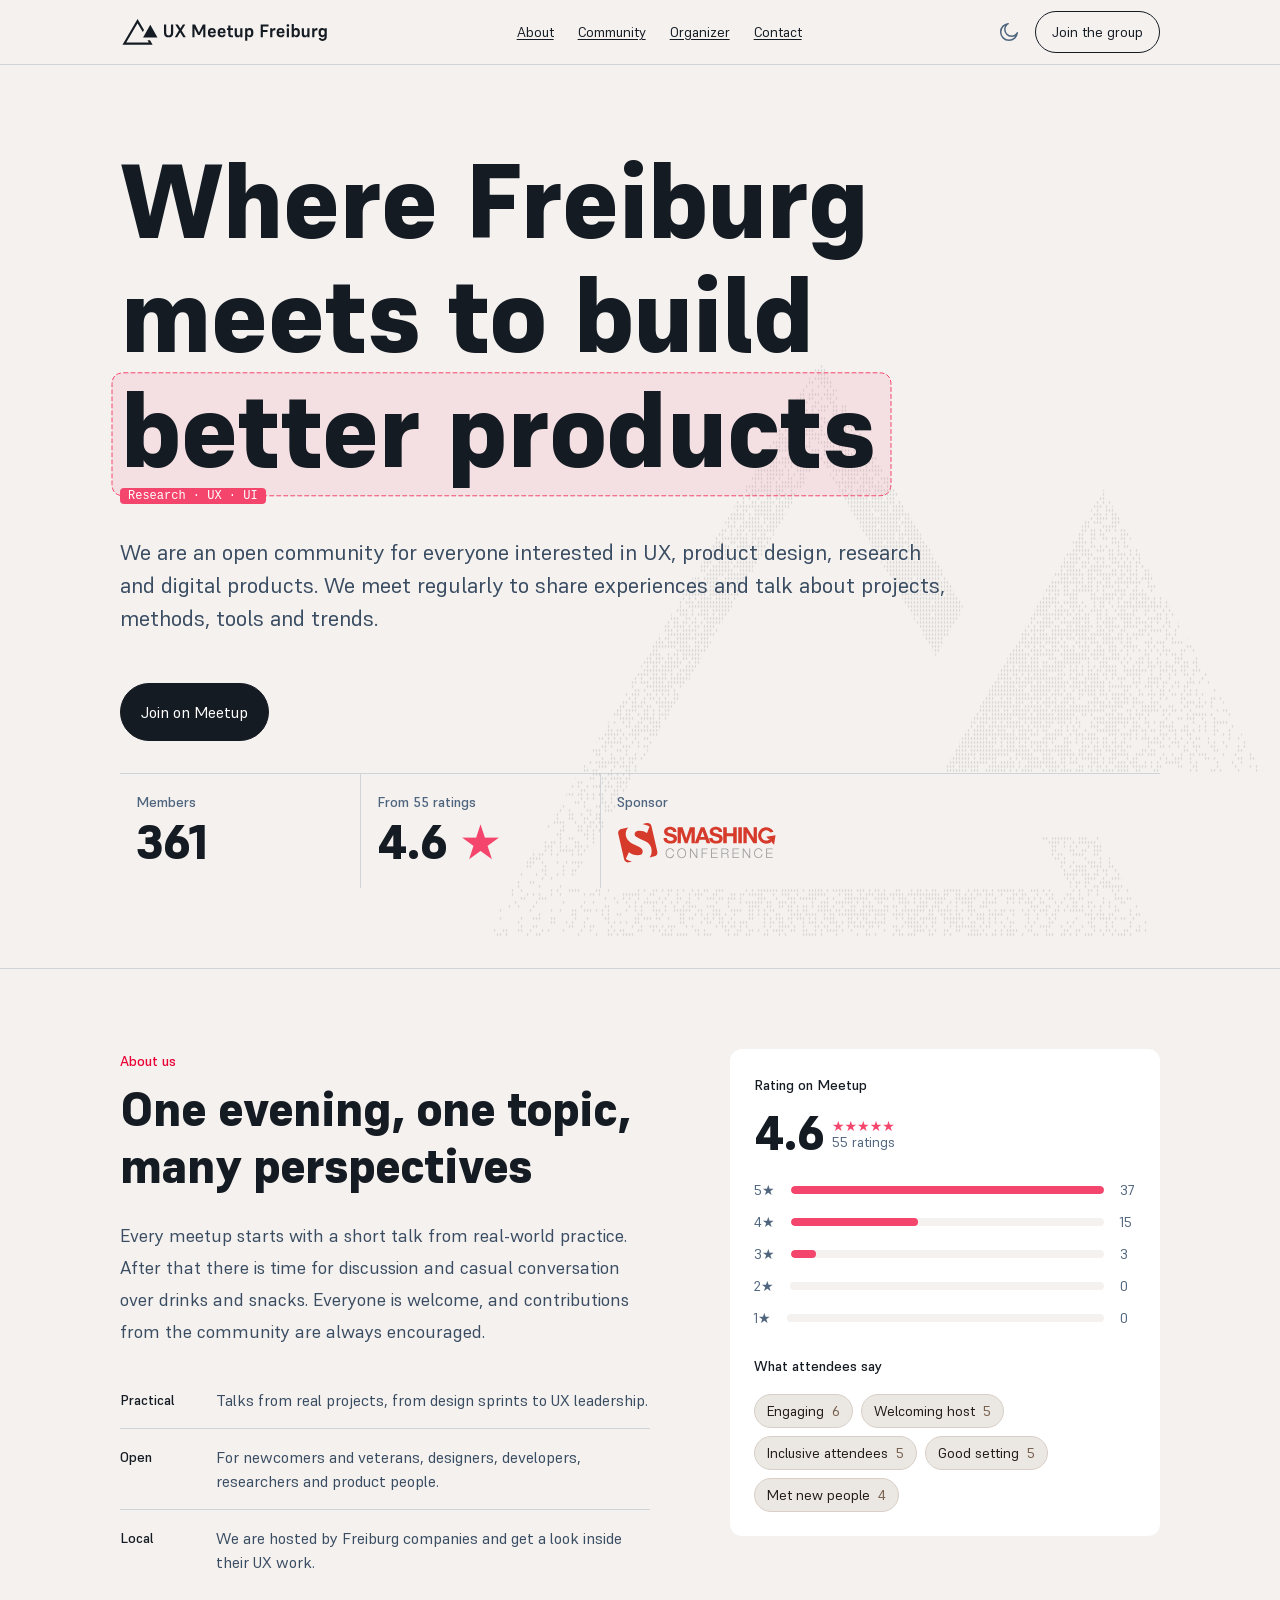
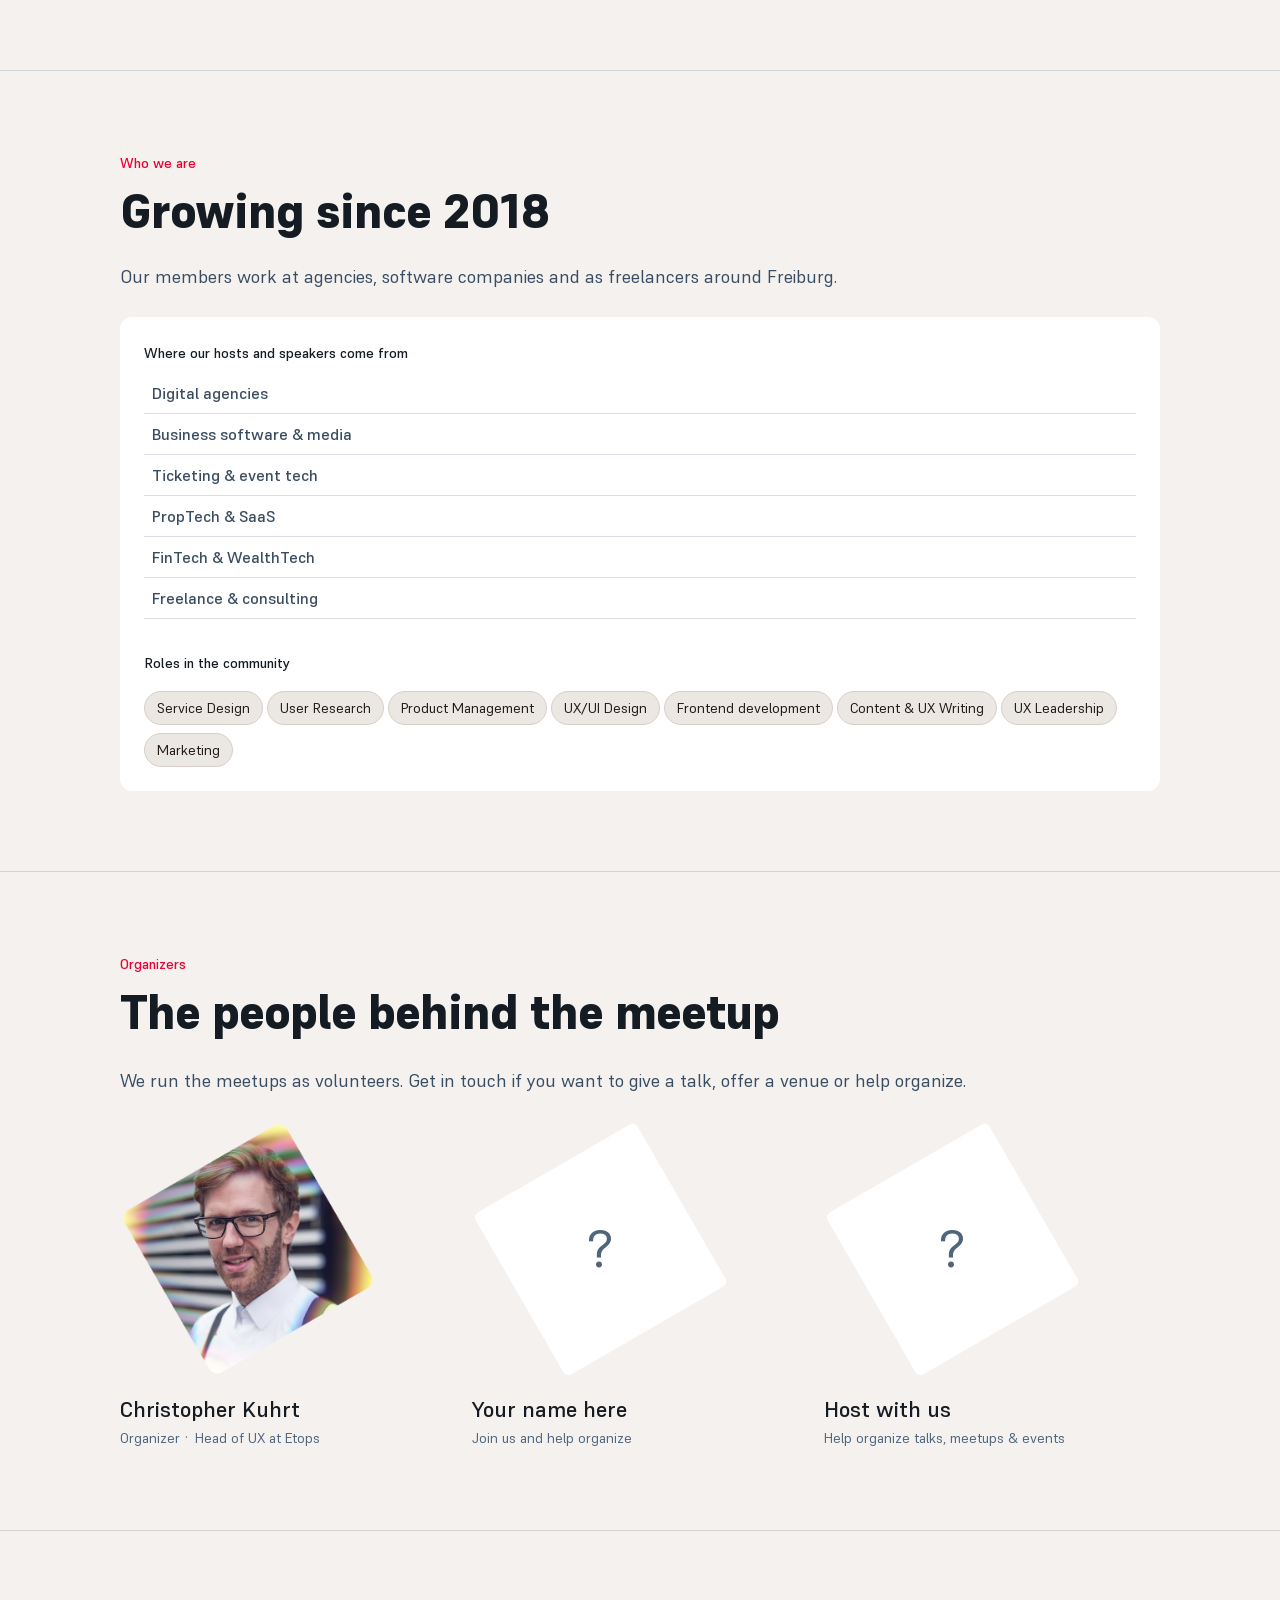
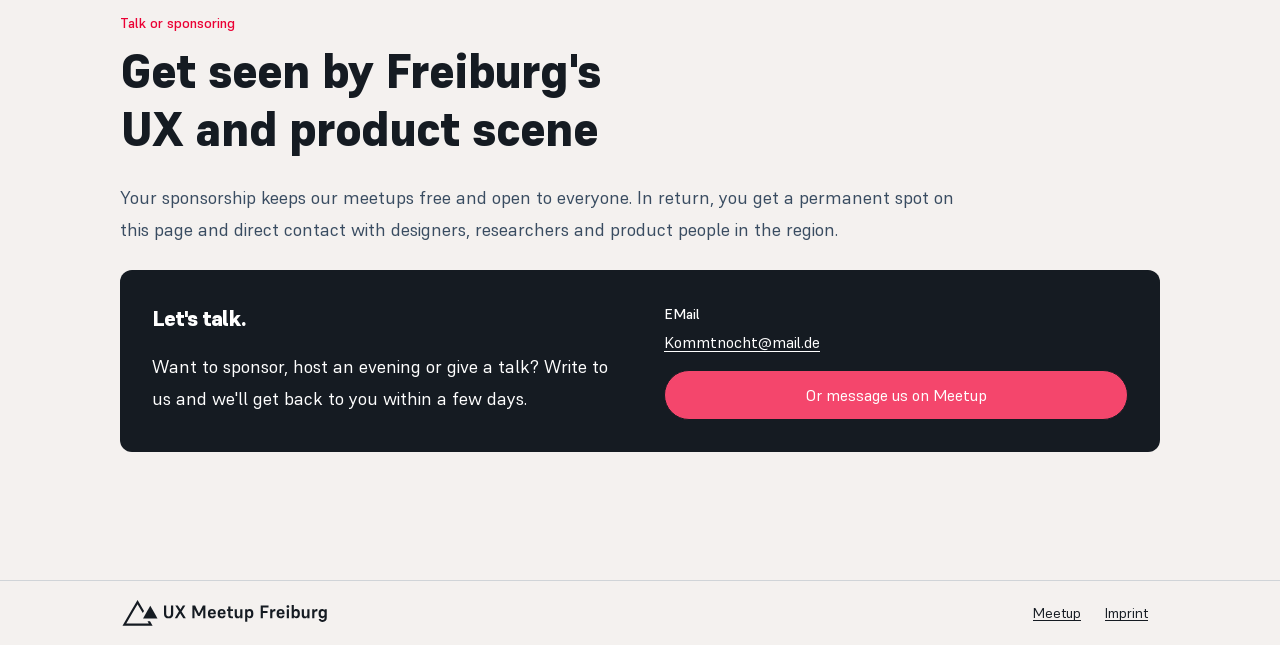
==== index.html @ 4f5cfa61 "small fixes and updates" ====
<!doctype html>
<html lang="en">
<head>
<meta charset="utf-8">
<meta name="viewport" content="width=device-width, initial-scale=1, viewport-fit=cover">
<title>UX Meetup Freiburg</title>
<meta name="description" content="UX Meetup Freiburg – an open community for UX, product design, research and digital products in Freiburg.">
<meta property="og:type" content="website">
<meta property="og:title" content="UX Meetup Freiburg">
<meta property="og:description" content="An open community for UX, product design, research and digital products in Freiburg. Join local meetups, share experiences and build better products together.">
<meta property="og:image" content="assets/logos/logo-mark.svg">
<meta property="og:image:alt" content="UX Meetup Freiburg logo">
<meta name="twitter:card" content="summary">
<meta name="twitter:title" content="UX Meetup Freiburg">
<meta name="twitter:description" content="An open community for UX, product design, research and digital products in Freiburg. Join local meetups, share experiences and build better products together.">
<meta name="twitter:image" content="assets/logos/logo-mark.svg">
<link rel="icon" href="assets/logos/logo-mark-favicon.svg" type="image/svg+xml" media="(prefers-color-scheme: light)" data-theme-favicon="light">
<link rel="icon" href="assets/logos/logo-mark-favicon-dark.svg" type="image/svg+xml" media="(prefers-color-scheme: dark)" data-theme-favicon="dark">
<link rel="stylesheet" href="fonts/fonts.css">
<link rel="stylesheet" href="css/styles.css">
<script>try{var t=localStorage.getItem("uxfr-theme");if(t)document.documentElement.setAttribute("data-theme",t)}catch(e){}</script>
</head>
<body>
<header class="header">
  <nav class="nav" aria-label="Main navigation">
    <a class="logo" href="#top" aria-label="UX Meetup Freiburg">
      <span class="logo-svg" aria-hidden="true"><img class="icon logo-mark" src="assets/logos/logo-mark.svg" alt="" width="40" height="40"><img class="icon logo-word" src="assets/logos/wordmark.svg" alt="" width="127" height="14"></span>
    </a>
    <div class="navlinks">
      <a href="#about">About</a>
      <a href="#community">Community</a>
      <a href="#organizer">Organizer</a>
      <a href="#contact">Contact</a>
    </div>
    <div class="nav-actions">
      <button class="theme-toggle" type="button" data-theme-toggle aria-label="Switch to dark mode"><svg class="icon ico-moon" aria-hidden="true" viewBox="0 0 20 20"><path d="M18.2957 10.797C17.1482 12.8097 14.9826 14.1667 12.5 14.1667C8.81806 14.1667 5.83329 11.182 5.83329 7.50007C5.83329 5.01726 7.19052 2.85146 9.20352 1.7041C4.97475 2.10506 1.66663 5.66614 1.66663 9.99987C1.66663 14.6022 5.39759 18.3332 9.99996 18.3332C14.3335 18.3332 17.8944 15.0254 18.2957 10.797Z"/></svg><svg class="icon ico-sun" aria-hidden="true" viewBox="0 0 20 20"><path d="M9.99984 1.66699V3.33366M9.99984 16.667V18.3337M3.33317 10.0003H1.6665M5.2616 5.26209L4.08309 4.08358M14.7381 5.26209L15.9166 4.08358M5.2616 14.742L4.08309 15.9205M14.7381 14.742L15.9166 15.9205M18.3332 10.0003H16.6665M14.1665 10.0003C14.1665 12.3015 12.301 14.167 9.99984 14.167C7.69865 14.167 5.83317 12.3015 5.83317 10.0003C5.83317 7.69914 7.69865 5.83366 9.99984 5.83366C12.301 5.83366 14.1665 7.69914 14.1665 10.0003Z"/></svg></button>
      <a class="btn-outline" href="https://www.meetup.com/ux-meetup-freiburg/" target="_blank" rel="noopener">Join the group</a>
    </div>
  </nav>
</header>

<div class="fmenu" id="fmenu">
  <nav class="fmenu-links" id="fmenu-links" aria-label="Section navigation">
    <a href="#about">About</a>
    <a href="#community">Community</a>
    <a href="#organizer">Organizer</a>
    <a href="#contact">Contact</a>
  </nav>
  <div class="fpill">
    <button class="fpill-menu" type="button" id="fmenu-btn" aria-expanded="false" aria-controls="fmenu-links"><svg class="icon ico-menu" aria-hidden="true" viewBox="0 0 24 24"><path d="M3 12H21M3 6H21M3 18H15"/></svg><span>Menu</span></button>
    <span class="fpill-div" aria-hidden="true"></span>
    <button class="fpill-theme" type="button" data-theme-toggle aria-label="Switch to dark mode"><svg class="icon ico-moon" aria-hidden="true" viewBox="0 0 20 20"><path d="M18.2957 10.797C17.1482 12.8097 14.9826 14.1667 12.5 14.1667C8.81806 14.1667 5.83329 11.182 5.83329 7.50007C5.83329 5.01726 7.19052 2.85146 9.20352 1.7041C4.97475 2.10506 1.66663 5.66614 1.66663 9.99987C1.66663 14.6022 5.39759 18.3332 9.99996 18.3332C14.3335 18.3332 17.8944 15.0254 18.2957 10.797Z"/></svg><svg class="icon ico-sun" aria-hidden="true" viewBox="0 0 20 20"><path d="M9.99984 1.66699V3.33366M9.99984 16.667V18.3337M3.33317 10.0003H1.6665M5.2616 5.26209L4.08309 4.08358M14.7381 5.26209L15.9166 4.08358M5.2616 14.742L4.08309 15.9205M14.7381 14.742L15.9166 15.9205M18.3332 10.0003H16.6665M14.1665 10.0003C14.1665 12.3015 12.301 14.167 9.99984 14.167C7.69865 14.167 5.83317 12.3015 5.83317 10.0003C5.83317 7.69914 7.69865 5.83366 9.99984 5.83366C12.301 5.83366 14.1665 7.69914 14.1665 10.0003Z"/></svg></button>
  </div>
</div>

<main id="top">
  <section class="hero">
    <div class="hero-art" aria-hidden="true">
      <img class="light-only" src="assets/images/hero-art-light.png" alt="">
      <img class="dark-only" src="assets/images/hero-art-dark.png" alt="">
    </div>
    <div class="wrap">
      <h1 class="display font-display-xl"><svg class="focus-graphic" aria-hidden="true" focusable="false"><path class="focus-shape"></path></svg><span class="display-copy">Where Freiburg meets to build <span class="focus"><span class="focus-text">better products</span></span></span><span class="focus-tag">Research · UX · UI</span></h1>
      <p class="subtext font-text-xl font-color-regular">We are an open community for everyone interested in UX, product design, research and digital products. We meet regularly to share experiences and talk about projects, methods, tools and trends.</p>
      <a class="btn-solid" href="https://www.meetup.com/ux-meetup-freiburg/" target="_blank" rel="noopener">Join on Meetup</a>
      <div class="stats">
        <div class="stat"><span class="stat-l">Members</span><span class="stat-n">361</span></div>
        <div class="stat"><span class="stat-l">From 55 ratings</span><span class="stat-n">4.6 <span class="star">★</span></span></div>
        <div class="stat sponsor"><span class="stat-l">Sponsor</span><span class="sponsor-logo"><a href="https://smashingconf.com/"><img src="assets/logos/sponsor-smashing.svg" alt="Smashing Conference" width="160" height="40"></a></span></div>
      </div>
    </div>
  </section>

  <section class="section" id="about">
    <div class="wrap about">
      <div class="about-main">
        <div class="head">
          <p class="eyebrow font-eyebrow">About us</p>
          <h2 class="h2 font-heading-md">One evening, one topic, many perspectives</h2>
        </div>
        <p class="lead font-text-lg font-color-regular">Every meetup starts with a short talk from real-world practice. After that there is time for discussion and casual conversation over drinks and snacks. Everyone is welcome, and contributions from the community are always encouraged.</p>
        <div class="values">
          <div class="value"><b>Practical</b><span>Talks from real projects, from design sprints to UX leadership.</span></div>
          <div class="value"><b>Open</b><span>For newcomers and veterans, designers, developers, researchers and product people.</span></div>
          <div class="value"><b>Local</b><span>We are hosted by Freiburg companies and get a look inside their UX work.</span></div>
        </div>
      </div>
      <aside class="card rating" aria-label="Rating on Meetup">
        <div>
          <p class="label font-label">Rating on Meetup</p>
          <div class="rating-top" style="margin-top:8px">
            <span class="rating-big">4.6</span>
            <span class="rating-meta"><span class="stars" aria-hidden="true">★★★★★</span><span>55 ratings</span></span>
          </div>
          <div class="bars">
            <div class="bar"><span>5★</span><div class="track"><div class="fill" style="width:100%"></div></div><span class="n">37</span></div>
            <div class="bar"><span>4★</span><div class="track"><div class="fill" style="width:40.5%"></div></div><span class="n">15</span></div>
            <div class="bar"><span>3★</span><div class="track"><div class="fill" style="width:8.1%"></div></div><span class="n">3</span></div>
            <div class="bar"><span>2★</span><div class="track"><div class="fill" style="width:0"></div></div><span class="n">0</span></div>
            <div class="bar"><span>1★</span><div class="track"><div class="fill" style="width:0"></div></div><span class="n">0</span></div>
          </div>
        </div>
        <div style="display:flex;flex-direction:column;gap:16px">
          <p class="label font-label">What attendees say</p>
          <div class="chips loose">
            <span class="chip">Engaging<i>6</i></span>
            <span class="chip">Welcoming host<i>5</i></span>
            <span class="chip">Inclusive attendees<i>5</i></span>
            <span class="chip">Good setting<i>5</i></span>
            <span class="chip">Met new people<i>4</i></span>
          </div>
        </div>
      </aside>
    </div>
  </section>

  <section class="section community" id="community">
    <div class="wrap">
      <div class="head">
        <p class="eyebrow font-eyebrow">Who we are</p>
        <h2 class="h2 font-heading-md">Growing since 2018</h2>
      </div>
      <p class="lead font-text-lg font-color-regular">Our members work at agencies, software companies and as freelancers around Freiburg.</p>
      <div class="card domains">
        <div style="display:flex;flex-direction:column;gap:8px">
          <p class="label font-label">Where our hosts and speakers come from</p>
          <div class="domain-list">
            <div class="domain">Digital agencies</div>
            <div class="domain">Business software &amp; media</div>
            <div class="domain">Ticketing &amp; event tech</div>
            <div class="domain">PropTech &amp; SaaS</div>
            <div class="domain">FinTech &amp; WealthTech</div>
            <div class="domain">Freelance &amp; consulting</div>
          </div>
        </div>
        <div style="display:flex;flex-direction:column;gap:16px">
          <p class="label font-label">Roles in the community</p>
          <div class="chips">
            <span class="chip">Service Design</span><span class="chip">User Research</span><span class="chip">Product Management</span><span class="chip">UX/UI Design</span><span class="chip">Frontend development</span><span class="chip">Content &amp; UX Writing</span><span class="chip">UX Leadership</span><span class="chip">Marketing</span>
          </div>
        </div>
      </div>
    </div>
  </section>

  <section class="section" id="organizer">
    <div class="wrap team-wrap">
      <div class="head">
        <p class="eyebrow font-eyebrow">Organizers</p>
        <h2 class="h2 font-heading-md">The people behind the meetup</h2>
      </div>
      <p class="lead font-text-lg font-color-regular">We run the meetups as volunteers. Get in touch if you want to give a talk, offer a venue or help organize.</p>
      <div class="team">
        <div class="person"><img class="portrait" src="assets/images/portrait-christopher.png" alt="Christopher Kuhrt" width="256" height="256"><div><p class="person-name">Christopher Kuhrt</p><p class="person-role">Organizer · Head of UX at Etops</p></div></div>
        <div class="person"><div class="portrait-placeholder" role="img" aria-label="Open organizer position"><span aria-hidden="true">?</span></div><div><p class="person-name">Your name here</p><p class="person-role">Join us and help organize</p></div></div>
        <div class="person"><div class="portrait-placeholder" role="img" aria-label="Open host position"><span aria-hidden="true">?</span></div><div><p class="person-name">Host with us</p><p class="person-role">Help organize talks, meetups &amp; events</p></div></div>
      </div>
    </div>
  </section>

  <section class="section sponsoring" id="contact">
    <div class="wrap">
      <div class="head">
        <p class="eyebrow font-eyebrow">Talk or sponsoring</p>
        <h2 class="h2 font-heading-md" style="max-width:850px">Get seen by Freiburg's UX and product scene</h2>
      </div>
      <p class="lead font-text-lg font-color-regular">Your sponsorship keeps our meetups free and open to everyone. In return, you get a permanent spot on this page and direct contact with designers, researchers and product people in the region.</p>
      <div class="talk">
        <div>
          <h3 class="font-heading-sm font-color-inverse">Let's talk.</h3>
          <p class="font-text-lg font-color-inverse">Want to sponsor, host an evening or give a talk? Write to us and we'll get back to you within a few days.</p>
        </div>
        <div>
          <div class="email"><span>EMail</span><a href="mailto:Kommtnocht@mail.de">Kommtnocht@mail.de</a></div>
          <a class="btn-primary" href="https://www.meetup.com/ux-meetup-freiburg/" target="_blank" rel="noopener">Or message us on Meetup</a>
        </div>
      </div>
    </div>
  </section>
</main>

<footer class="footer">
  <nav class="nav" aria-label="Footer">
    <a class="logo" href="#top" aria-label="UX Meetup Freiburg">
      <span class="logo-svg" aria-hidden="true"><img class="icon logo-mark" src="assets/logos/logo-mark.svg" alt="" width="40" height="40"><img class="icon logo-word" src="assets/logos/wordmark.svg" alt="" width="127" height="14"></span>
    </a>
    <div class="footlinks">
      <a href="https://www.meetup.com/ux-meetup-freiburg/" target="_blank" rel="noopener">Meetup</a>
      <a href="#legal-notice" data-open-legal>Imprint</a>
    </div>
  </nav>
</footer>
<dialog class="legal-dialog" id="legal-notice" aria-labelledby="legal-title">
  <div class="legal-dialog-head">
    <h2 class="legal-dialog-title" id="legal-title">Legal Notice</h2>
  </div>
  <div class="legal-dialog-content">
    <p class="legal-dialog-intro">Information pursuant to § 5 DDG</p>
    <section aria-labelledby="legal-contact-title">
      <h3 id="legal-contact-title">Contact</h3>
      <p>Christopher Kuhrt</p>
      <p>Email: <a href="mailto:christopher(at)qrt.de">christopher(at)qrt.de</a></p>
    </section>
    <section aria-labelledby="noncommercial-title">
      <h3 id="noncommercial-title">Website</h3>
      <p>This is a private local Meetup group.</p>
    </section>
  </div>
  <form class="legal-dialog-actions" method="dialog"><button class="legal-dialog-close" aria-label="Close legal notice">Close</button></form>
</dialog>
<script src="js/main.js"></script>
</body>
</html>
---- fonts/fonts.css ----
/* Supreme (Fontshare, ITF Free Font License). */
@font-face{font-family:"Supreme";src:url("Supreme-Regular.ttf") format("truetype");font-weight:400;font-style:normal;font-display:swap}
@font-face{font-family:"Supreme";src:url("Supreme-Medium.ttf") format("truetype");font-weight:500;font-style:normal;font-display:swap}
@font-face{font-family:"Supreme";src:url("Supreme-Extrabold.ttf") format("truetype");font-weight:800;font-style:normal;font-display:swap}

/* Figma typography classes */
.font-display-xl{font-family:var(--font-title);font-weight:800;font-size:104px;line-height:104px;letter-spacing:-2px}
.font-heading-md{font-family:var(--font-title);font-weight:800;font-size:48px;line-height:57.6px;letter-spacing:-1px}
.font-heading-sm{font-family:var(--font-title);font-weight:800;font-size:22px;line-height:33px;letter-spacing:-1px}
.font-text-xl{font-family:var(--font-body);font-weight:400;font-size:22px;line-height:33px}
.font-text-lg{font-family:var(--font-body);font-weight:400;font-size:18px;line-height:32px}
.font-text-md{font-family:var(--font-body);font-weight:400;font-size:16px;line-height:24px}
.font-text-sm{font-family:var(--font-body);font-weight:400;font-size:14px;line-height:24px}
.font-text-xs{font-family:var(--font-info);font-weight:400;font-size:12px;line-height:12px}
.font-color-strong{color:var(--fg-strong)}
.font-color-regular{color:var(--fg-regular)}
.font-color-light{color:var(--fg-light)}
.font-color-inverse{color:var(--fg-inverse)}
.font-color-brand{color:var(--fg-brand)}
.font-label{font-family:var(--font-body);font-weight:500;font-size:14px;line-height:24px}
.font-nav{font-family:var(--font-body);font-weight:400;font-size:14px;line-height:24px}
.font-eyebrow{font-family:var(--font-body);font-weight:500;font-size:14px;line-height:24px;color:var(--fg-brand)}
.font-chip{font-family:var(--font-body);font-weight:400;font-size:14px;line-height:24px}
.font-stat-number{font-family:var(--font-title);font-weight:800;font-size:48px;line-height:57.6px;letter-spacing:-1px}
.font-stat-label{font-family:var(--font-body);font-weight:500;font-size:14px;line-height:24px}
---- css/styles.css ----
/* Implemented from Figma "UX Freiburg Meetup" › Homepage (Desktop 1920 / Mobile 360, light + dark).
  Tokens mirror the Figma variables. Supreme loads locally from /fonts (see fonts/fonts.css). */
:root{
  --page-bg:#f4f1ef; --fg-strong:#151b22; --fg-regular:#394c61; --fg-light:#4f657e; --fg-inverse:#ffffff;
  --fg-brand:#eb0034; --brand:#f4466c; --stroke:#667d9540;
  --surface100:#ffffff; --surface200:#f4f1ef; --bg-inverse:#151b22;
  --chip-bg:#ebe7e3; --chip-stroke:#d9cfc7; --chip-fg-strong:#201914; --chip-fg:#755e4b;
  --btn-secondary-bg:#151b22; --btn-secondary-fg:#151b22; --btn-on-secondary:#ffffff;
  --btn-primary-bg:#f4466c; --btn-on-primary:#ffffff;
  --font-title:"Supreme", system-ui, sans-serif;
  --font-body:"Supreme", system-ui, sans-serif;
  --font-info:ui-monospace, Menlo, Consolas, monospace;
}
@media (prefers-color-scheme: dark){:root:not([data-theme="light"]){
  --page-bg:#151b22; --fg-strong:#ffffff; --fg-regular:#c9d2dc; --fg-light:#7e91a6; --fg-inverse:#151b22;
  --fg-brand:#f4466c; --surface100:#283441; --surface200:#394c61; --bg-inverse:#ffffff;
  --chip-bg:#151b22; --chip-stroke:#283441; --chip-fg-strong:#ffffff; --chip-fg:#a5b3c2;
  --btn-secondary-bg:#f4466c; --btn-secondary-fg:#f4466c; --btn-primary-bg:#151b22; color-scheme:dark}}
:root[data-theme="dark"]{
  --page-bg:#151b22; --fg-strong:#ffffff; --fg-regular:#c9d2dc; --fg-light:#7e91a6; --fg-inverse:#151b22;
  --fg-brand:#f4466c; --surface100:#283441; --surface200:#394c61; --bg-inverse:#ffffff;
  --chip-bg:#151b22; --chip-stroke:#283441; --chip-fg-strong:#ffffff; --chip-fg:#a5b3c2;
  --btn-secondary-bg:#f4466c; --btn-secondary-fg:#f4466c; --btn-primary-bg:#151b22; color-scheme:dark}

/* light/dark asset crossfade */
.dark-only{opacity:0}
.light-only{opacity:1}
@media (prefers-color-scheme: dark){:root:not([data-theme="light"]) .dark-only{opacity:1}:root:not([data-theme="light"]) .light-only{opacity:0}}
:root[data-theme="dark"] .dark-only{opacity:1}
:root[data-theme="dark"] .light-only{opacity:0}

*{box-sizing:border-box}
button{all:unset;box-sizing:border-box;cursor:pointer}
html{scroll-behavior:smooth}
@media (prefers-reduced-motion: reduce){html{scroll-behavior:auto}}
body{margin:0;background:var(--page-bg);color:var(--fg-strong);font-family:var(--font-body);font-size:16px;line-height:24px;-webkit-font-smoothing:antialiased}
p{margin:0}
a{color:inherit}
:focus-visible{outline:2px solid var(--brand);outline-offset:3px;border-radius:4px}

.section{border-top:1px solid var(--stroke);padding:80px 16px;display:flex;justify-content:center;position:relative}
.wrap{width:100%;max-width:1040px;position:relative}
.eyebrow{font-weight:500;font-size:14px;line-height:24px;color:var(--fg-brand)}
.font-heading-md,.h2{font-family:var(--font-title);font-weight:800;font-size:48px;line-height:57.6px;letter-spacing:-1px;margin:0;text-wrap:balance}
.font-display-xl,.display{font-family:var(--font-title);font-weight:800;font-size:104px;line-height:110%;letter-spacing:-2px}
.lead,.font-text-lg{font-size:18px;line-height:32px;max-width:850px}
.head{display:flex;flex-direction:column;gap:8px}
.label,.font-label{font-weight:500;font-size:14px;line-height:24px;color:var(--fg-strong)}
.card{background:var(--surface100);border-radius:12px;padding:24px;transition:background-color .25s ease,border-color .25s ease}
.chips{display:flex;flex-wrap:wrap;gap:8px 4px}
.chips.loose{gap:8px}
.chip{display:inline-flex;gap:8px;align-items:flex-end;padding:4px 12px;border:1px solid var(--chip-stroke);background:var(--chip-bg);border-radius:999px;font-size:14px;line-height:24px;color:var(--chip-fg-strong);white-space:nowrap;transition:color .25s ease,background-color .25s ease,border-color .25s ease}
.chip i{font-style:normal;color:var(--chip-fg)}

/* header */
.header{position:sticky;top:0;z-index:40;border-bottom:1px solid var(--stroke);display:flex;justify-content:center;padding-inline:0;background:color-mix(in srgb,var(--page-bg) 78%,transparent);backdrop-filter:blur(14px);-webkit-backdrop-filter:blur(14px);transition:background-color .25s ease,border-color .25s ease}
.nav{width:100%;max-width:1072px;height:64px;display:flex;align-items:center;justify-content:space-between;padding-inline:16px}
.logo{display:flex;align-items:center;height:40px;text-decoration:none}
.navlinks{flex:1;display:flex;align-items:center;justify-content:center;height:54px}
.navlinks a,.footlinks a{display:flex;align-items:center;height:54px;padding-inline:12px;font-size:14px;line-height:24px;color:var(--fg-strong);text-decoration:underline;text-underline-position:from-font}
.navlinks a:hover,.footlinks a:hover{color:var(--fg-brand)}
.btn-outline{border:1px solid var(--btn-secondary-fg);color:var(--btn-secondary-fg);border-radius:999px;padding:8px 16px;font-size:14px;line-height:24px;text-decoration:none;white-space:nowrap;transition:background .15s}
.btn-outline:hover{background:color-mix(in srgb,var(--btn-secondary-fg) 8%,transparent)}

/* hero */
.hero{min-height:85dvh; padding:80px 16px;display:flex;justify-content:center;align-items:center;position:relative;overflow:hidden}
.hero-art{position:absolute;right:16px;bottom:32px;width:780px;height:575px;pointer-events:none}
.hero-art img{position:absolute;inset:0;width:100%;height:100%;transition:opacity .55s ease}
.hero .wrap{display:flex;flex-direction:column;gap:32px}
.display,.font-display-xl{position:relative;margin:0;max-width:850px}
.display-copy{position:relative;z-index:1}
.focus-graphic{position:absolute;inset:0;width:100%;height:100%;overflow:visible;pointer-events:none}
.focus-shape{fill:color-mix(in srgb,var(--brand) 10%,transparent);stroke:var(--brand);stroke-width:1;stroke-dasharray:4 3;stroke-linejoin:round;stroke-linecap:round;vector-effect:non-scaling-stroke}
.focus{display:inline}
.focus-tag{position:absolute;left:0;top:0;z-index:2;background:var(--brand);color:#fff;font-family:var(--font-info);font-weight:400;font-size:12px;line-height:12px;letter-spacing:0;padding:2px 8px;border-radius:4px;white-space:nowrap}
.subtext{padding-block:16px;font-size:22px;line-height:33px;max-width:840px}
.subtext.font-text-xl{font-size:22px;line-height:33px;max-width:840px}
.btn-solid{display:inline-flex;align-items:center;background:var(--btn-secondary-bg);border:1px solid var(--btn-secondary-bg);color:var(--btn-on-secondary);border-radius:999px;padding:12px 20px;font-size:16px;line-height:32px;text-decoration:none;align-self:flex-start;transition: transform 128ms ease;will-change: transform;}
.btn-solid:hover{transform:translateY(-2px)}
.stats{border-top:1px solid var(--stroke);display:flex;flex-wrap:wrap;max-width:1040px}
.stat{flex:1 0 0;min-width:160px;max-width:240px;padding:16px;display:flex;flex-direction:column}
.stat + .stat{border-left:1px solid var(--stroke)}
.stat.sponsor{max-width:none}
.stat-l{font-weight:500;font-size:14px;line-height:24px;color:var(--fg-light)}
.stat-n{font-family:var(--font-title);font-weight:800;font-size:48px;line-height:57.6px;letter-spacing:-1px;white-space:nowrap}
.stat-n .star{color:#f4466c}
.sponsor-logo{height:56px;padding-top:8px;display:flex;align-items:center}
.sponsor-logo img{width:160px;height:40px}

/* about */
.about{display:flex;gap:80px;align-items:flex-start}
.about-main{flex:1 0 0;min-width:0;display:flex;flex-direction:column;gap:24px}
.values{display:flex;flex-direction:column}
.value{display:flex;padding-block:16px;border-bottom:1px solid var(--stroke)}
.value:last-child{border-bottom:0}
.value b{width:96px;flex:none;font-weight:500;font-size:14px;line-height:24px}
.value span{flex:1;min-width:0;color:var(--fg-regular)}
.rating{width:430px;flex:none;display:flex;flex-direction:column;gap:24px}
.rating-top{display:flex;gap:8px;align-items:center}
.rating-big{font-family:var(--font-title);font-weight:800;font-size:48px;line-height:57.6px;letter-spacing:-1px}
.rating-meta{display:flex;flex-direction:column;font-size:14px;line-height:16px;color:var(--fg-light)}
.rating-meta .stars{color:#f4466c}
.bars{display:flex;flex-direction:column;gap:8px;margin-top:16px}
.bar{display:flex;align-items:center;gap:16px;font-size:14px;line-height:24px;color:var(--fg-light);font-variant-numeric:tabular-nums}
.bar .track{flex:1;height:8px;border-radius:999px;background:var(--surface200);overflow:hidden}
.bar .fill{height:8px;border-radius:999px;background:#f4466c}
.bar .n{width:16px}

/* community */
.domains{display:flex;flex-direction:column;gap:32px;margin-top:4px}
.domain-list{display:flex;flex-direction:column}
.domain{padding:8px;border-bottom:1px solid var(--stroke);font-weight:500;color:var(--fg-regular)}
.community .wrap{display:flex;flex-direction:column;gap:20px}

/* team */
.team-wrap{display:flex;flex-direction:column;gap:24px}
.team{display:flex;gap:16px}
.person{flex:1 0 0;min-width:0;display:flex;flex-direction:column;gap:16px}
.portrait{width:256px;height:256px;max-width:100%}
.portrait-placeholder{position:relative;width:256px;height:256px;max-width:100%;display:grid;place-items:center;color:var(--fg-light)}
.portrait-placeholder::before{content:"";position:absolute;z-index:0;width:73%;aspect-ratio:1;border-radius:3%;background:var(--surface100);transform:rotate(-30deg)}
.portrait-placeholder span{position:relative;z-index:1;font-size:52px;line-height:1}
.person-name{font-weight:500;font-size:22px;line-height:33px}
.person-role{font-size:14px;line-height:24px;color:var(--fg-light)}

/* sponsoring */
.sponsoring{padding-bottom:128px}
.sponsoring .wrap{display:flex;flex-direction:column;gap:24px}
.talk{background:var(--bg-inverse);color:var(--fg-inverse);border-radius:12px;padding:32px;display:flex;gap:48px;transition:color .25s ease,background-color .25s ease,border-color .25s ease}
.talk > div{flex:1 0 0;min-width:0;display:flex;flex-direction:column;gap:16px}
.talk h3,.font-heading-sm{font-family:var(--font-title);font-weight:800;font-size:22px;line-height:33px;letter-spacing:-1px;margin:0}
.email{display:flex;flex-direction:column;gap:4px}
.email span{font-weight:500;font-size:14px;line-height:24px}
.email a {color:var(--fg-b);text-decoration:underline;text-underline-offset:3px}
.btn-primary{display:flex;align-items:center;justify-content:center;height:50px;background:var(--btn-primary-bg);border:1px solid var(--bg-inverse);color:var(--btn-on-primary);border-radius:999px;padding:12px 20px;font-size:16px;line-height:32px;text-decoration:none;text-align:center;transition: transform 128ms ease;will-change: transform;}
.btn-primary:hover{transform:translateY(-2px)}

/* footer */
.footer{border-top:1px solid var(--stroke);display:flex;justify-content:center;padding-inline:16px}
.footer .nav{max-width:1072px; row-gap: 24px}
.footlinks{flex:1;display:flex;justify-content:flex-end;padding-left:48px}
.legal-dialog{width:min(100% - 32px,560px);max-height:min(80dvh,680px);padding:0;border:1px solid var(--stroke);border-radius:12px;background:var(--surface100);color:var(--fg-strong);box-shadow:0 24px 80px rgba(21,27,34,.28);overflow:hidden}
.legal-dialog::backdrop{background:rgba(21,27,34,.48);backdrop-filter:blur(3px)}
.legal-dialog-head{display:flex;align-items:center;gap:20px;padding:20px 24px 0 24px;background:var(--surface100)}
.legal-dialog-title{margin:0;font-family:var(--font-title);font-size:24px;line-height:1.2;font-weight:800}
.legal-dialog-close{padding:8px 12px;border:1px solid var(--stroke);border-radius:6px;color:var(--fg-strong);font-size:14px;line-height:20px}
.legal-dialog-close:hover{background:var(--surface200)}
.legal-dialog-content{display:flex;flex:1;flex-direction:column;gap:20px;min-height:0;padding:20px 24px 24px;color:var(--fg-regular);font-size:15px;line-height:1.6;overflow-y:auto}
.legal-dialog-actions{display:flex;justify-content:flex-end;padding:0 24px 20px;flex:none}
.legal-dialog-content section{display:flex;flex-direction:column;gap:8px}
.legal-dialog-content h3{margin:0;color:var(--fg-strong);font-size:16px;line-height:1.4;font-weight:800}
.legal-dialog-content address{font-style:normal}
.legal-dialog-content a{color:var(--fg-brand);text-underline-offset:3px}
.legal-dialog-intro{color:var(--fg-light)}
.legal-dialog[open]{display:flex;flex-direction:column;animation:legal-dialog-in .18s ease-out}
@keyframes legal-dialog-in{from{opacity:0;transform:translateY(8px)}to{opacity:1;transform:translateY(0)}}
@media (prefers-reduced-motion:reduce){.legal-dialog[open]{animation:none}}

/* ── responsive (Figma Mobile 360) ── */
@media (max-width:1100px){
  .about{gap:48px}
  .rating{width:380px}
}
@media (max-width:900px){
  .about{flex-direction:column}
  .rating{width:100%}
  .team{flex-direction:column}
  .person{flex-direction:row;align-items:center}
  .portrait{width:76.5px;height:76.5px}
  .portrait-placeholder{width:76.5px;height:76.5px;flex:none}
  .portrait-placeholder span{font-size:28px}
  .talk{flex-direction:column;gap:32px}
}
@media (max-width:720px){
  .logo-word{width:auto;height:15px !important;margin-top:2px}
  .navlinks{display:none}
  .section,.hero{padding-block:48px}
  .sponsoring{padding-bottom:48px}
  .hero-art{right:0;top:32px;bottom:auto;width:360px;height:265px}
  .display{font-size:clamp(46px,14.5vw,104px);line-height:1.1;letter-spacing:-1px}
  .subtext{font-size:22px;line-height:33px}
  .stat{max-width:none}
  .stat.sponsor{flex-basis:100%;border-left:0;border-top:1px solid var(--stroke)}
  .h2,.talk h3{font-size:28px;line-height:33.6px}
  .footer .nav{flex-direction:column;align-items:flex-start;height:auto;padding-block:16px}
  .footlinks{flex-direction:column;align-items:flex-start;padding-left:0;justify-content:flex-start}
  .footlinks a{height:44px;padding-inline:0}
}

/* header actions + theme toggle (Figma: Theme-Toggle 36×36, moon/sun 20) */
.nav-actions{display:flex;align-items:center;gap:8px}
.theme-toggle{position:relative;display:flex;align-items:center;justify-content:center;width:36px;height:36px;padding:8px;border:0;border-radius:999px;background:transparent;color:var(--fg-light);cursor:pointer}
:root[data-theme="dark"] .theme-toggle{color:var(--fg-strong)}
@media (prefers-color-scheme: dark){:root:not([data-theme="light"]) .theme-toggle{color:var(--fg-strong)}}
.theme-toggle:hover{background:color-mix(in srgb,var(--fg-strong) 8%,transparent)}
.theme-toggle .icon,.fpill-theme .icon{position:absolute;left:50%;top:50%;margin:-10px;width:20px;height:20px;transition:opacity .3s ease,transform .5s cubic-bezier(.22,1,.36,1),filter .35s ease}
.theme-toggle .icon{color:var(--fg-light);transition:transform .5s cubic-bezier(.22,1,.36,1),filter .35s ease}
.ico-moon{opacity:1;transform:translateY(0) rotate(0) scale(1)}
.ico-sun{opacity:0;transform:translateY(16px) rotate(35deg) scale(.7)}
:root[data-theme="dark"] .ico-moon{opacity:0;transform:translateY(-16px) rotate(-35deg) scale(.7)}
:root[data-theme="dark"] .ico-sun{opacity:1;transform:translateY(0) rotate(0) scale(1)}
@media (prefers-color-scheme: dark){:root:not([data-theme="light"]) .ico-moon{opacity:0;transform:translateY(-16px) rotate(-35deg) scale(.7)}:root:not([data-theme="light"]) .ico-sun{opacity:1;transform:translateY(0) rotate(0) scale(1)}}
.logo-svg{display:flex;align-items:center;gap:4px;color:var(--fg-strong)}
.logo-svg svg{flex:none}

/* floating menu (Figma: Floating-Menu 153×48, Menu-Container 268×312 r28) — mobile only */
.fmenu{display:none}
@media (max-width:720px){
  .fmenu{display:block;position:fixed;z-index:50;right:8px;bottom:calc(9px + env(safe-area-inset-bottom,0px));width:268px;height:312px;pointer-events:none;
    border:1px solid var(--stroke);border-radius:28px;
    clip-path:inset(256px 7px 7px 108px round 24px);transition:clip-path .42s cubic-bezier(.22,1,.36,1)}
  .fmenu.open{clip-path:inset(-1px round 28px);pointer-events:auto;background:var(--surface100);box-shadow:0 12px 40px rgba(21,27,34,.18)}
  .fpill{position:absolute;right:7px;bottom:7px;height:48px;display:flex;align-items:center;justify-content:space-between;border-radius:999px;background:var(--bg-inverse);color:var(--fg-inverse);pointer-events:auto}
  .fmenu.over-talk .fpill{background:var(--surface100);color:var(--fg-strong);box-shadow:0 0 0 1px var(--stroke),0 8px 24px rgba(21,27,34,.18)}
  .fpill button{display:flex;align-items:center;gap:8px;height:48px;border:0;background:transparent;color:inherit;font:inherit;font-weight:500;font-size:14px;line-height:24px;cursor:pointer}
  .fpill-menu{padding:0 16px}
  .fpill-div{width:1px;height:24px;background:var(--stroke)}
  .fpill-theme{position:relative;padding:0 24px}
  .fmenu-links{position:absolute;left:-1px;top:-1px;width:268px;padding:16px 16px 0;display:flex;flex-direction:column}
  .fmenu-links a{display:flex;align-items:center;height:54px;padding-inline:12px;font-size:14px;line-height:24px;color:var(--fg-strong);text-decoration:underline;text-underline-position:from-font;
    opacity:0;transform:translateY(8px);transition:opacity .3s ease,transform .3s cubic-bezier(.22,1,.36,1)}
  .fmenu:not(.open) .fmenu-links a:nth-child(1){transition-delay:.22s}
  .fmenu:not(.open) .fmenu-links a:nth-child(2){transition-delay:.18s}
  .fmenu:not(.open) .fmenu-links a:nth-child(3){transition-delay:.14s}
  .fmenu:not(.open) .fmenu-links a:nth-child(4){transition-delay:.10s}
  .fmenu.open .fmenu-links a{opacity:1;transform:none;transition:opacity .3s ease,transform .3s cubic-bezier(.22,1,.36,1)}
  .fmenu.open .fmenu-links a:nth-child(1){transition-delay:.10s}
  .fmenu.open .fmenu-links a:nth-child(2){transition-delay:.14s}
  .fmenu.open .fmenu-links a:nth-child(3){transition-delay:.18s}
  .fmenu.open .fmenu-links a:nth-child(4){transition-delay:.22s}
  .nav-actions .theme-toggle{display:none}
  .btn-outline{padding:4px 12px}
  .footer{padding-bottom:72px}
}
section[id]{scroll-margin-top:80px}

/* icons & logo: plain SVG files from assets/ (dark-colored).
   Dark mode flips them to white with a CSS filter; inside the mobile pill it's the other way round. */
.icon{flex:none;max-width:none}
.logo-mark{width:40px;height:40px}
.logo-word{width:auto;height:18px;margin-top:2px}
.ico-menu{display:block;width:24px;height:24px;fill:none;stroke:currentColor;stroke-width:2;stroke-linecap:round;stroke-linejoin:round}
.ico-moon,.ico-sun{width:20px;height:20px;fill:none;stroke:currentColor;stroke-width:1.5;stroke-linecap:round;stroke-linejoin:round}
:root[data-theme="dark"] .icon:not(.ico-menu):not(.ico-moon):not(.ico-sun){filter:invert(1) brightness(2)}
@media (prefers-color-scheme: dark){
  :root:not([data-theme="light"]) .icon:not(.ico-menu):not(.ico-moon):not(.ico-sun){filter:invert(1) brightness(2)}
}
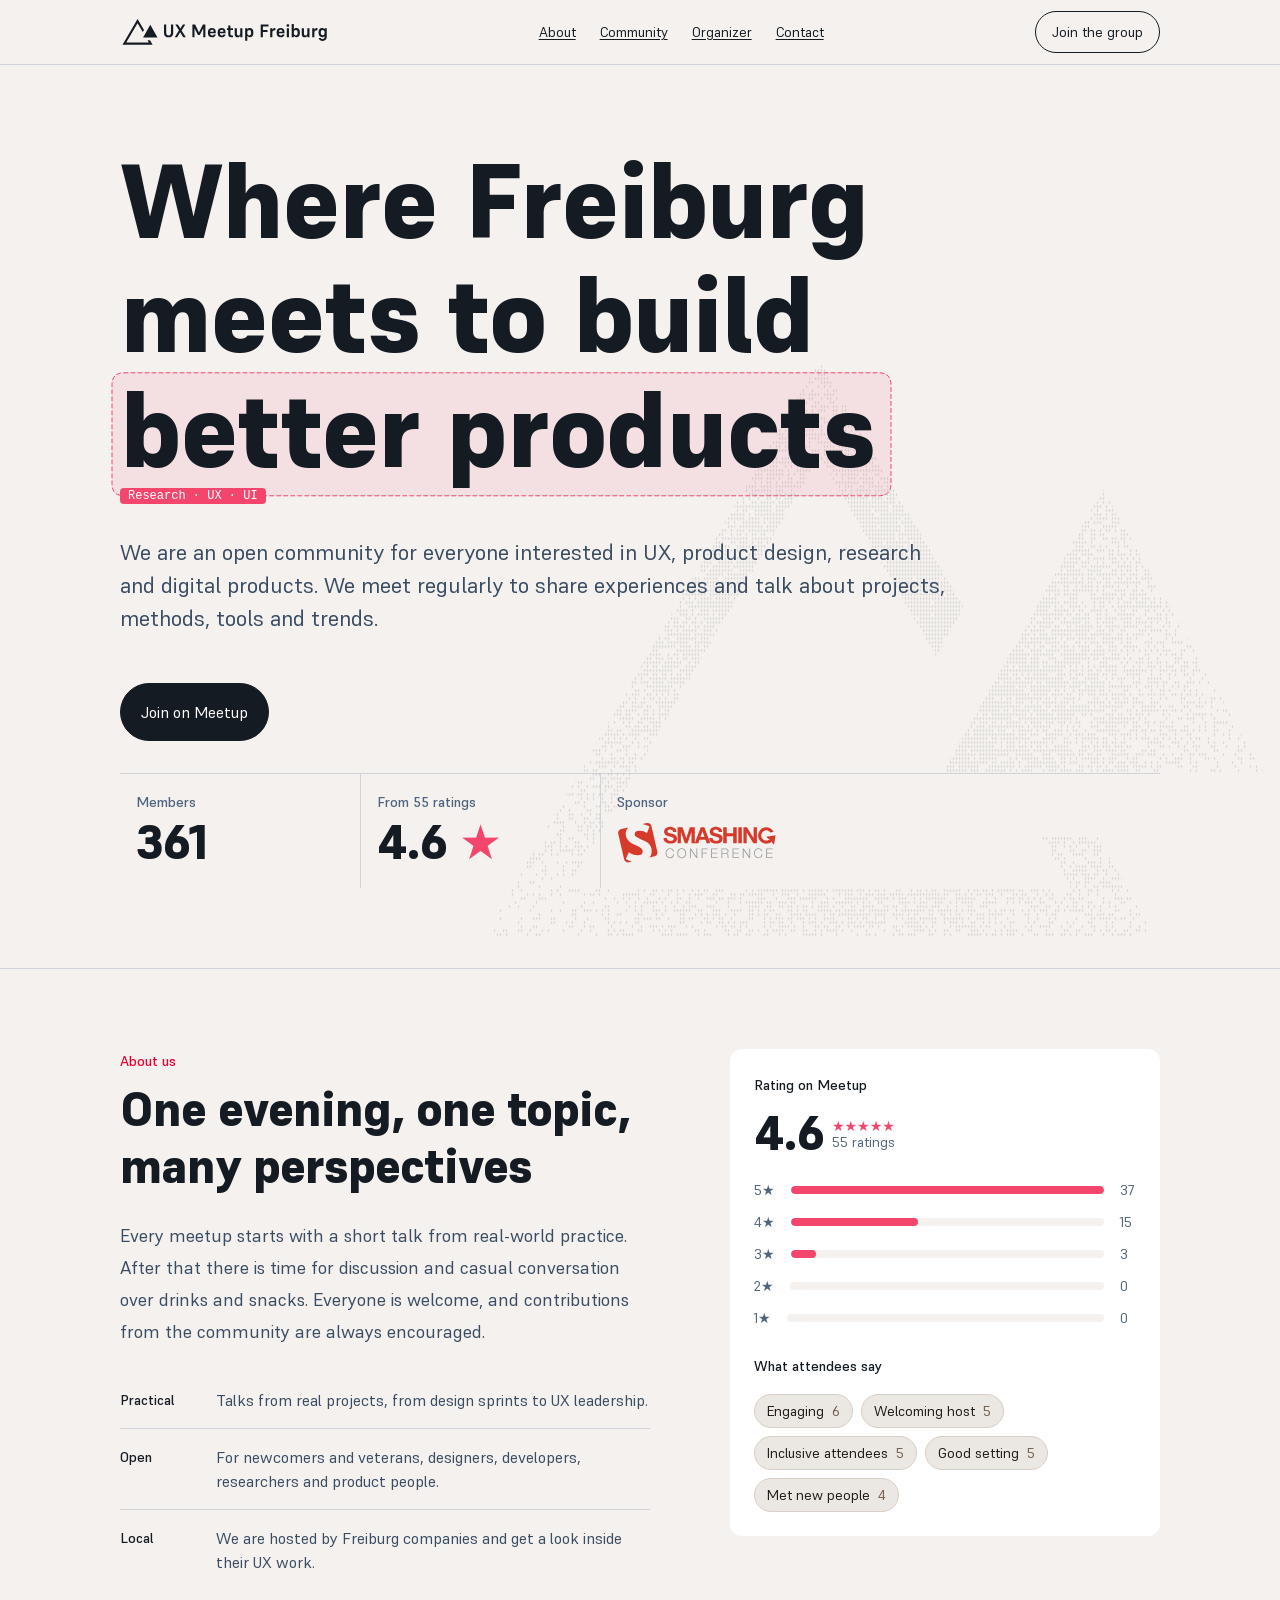
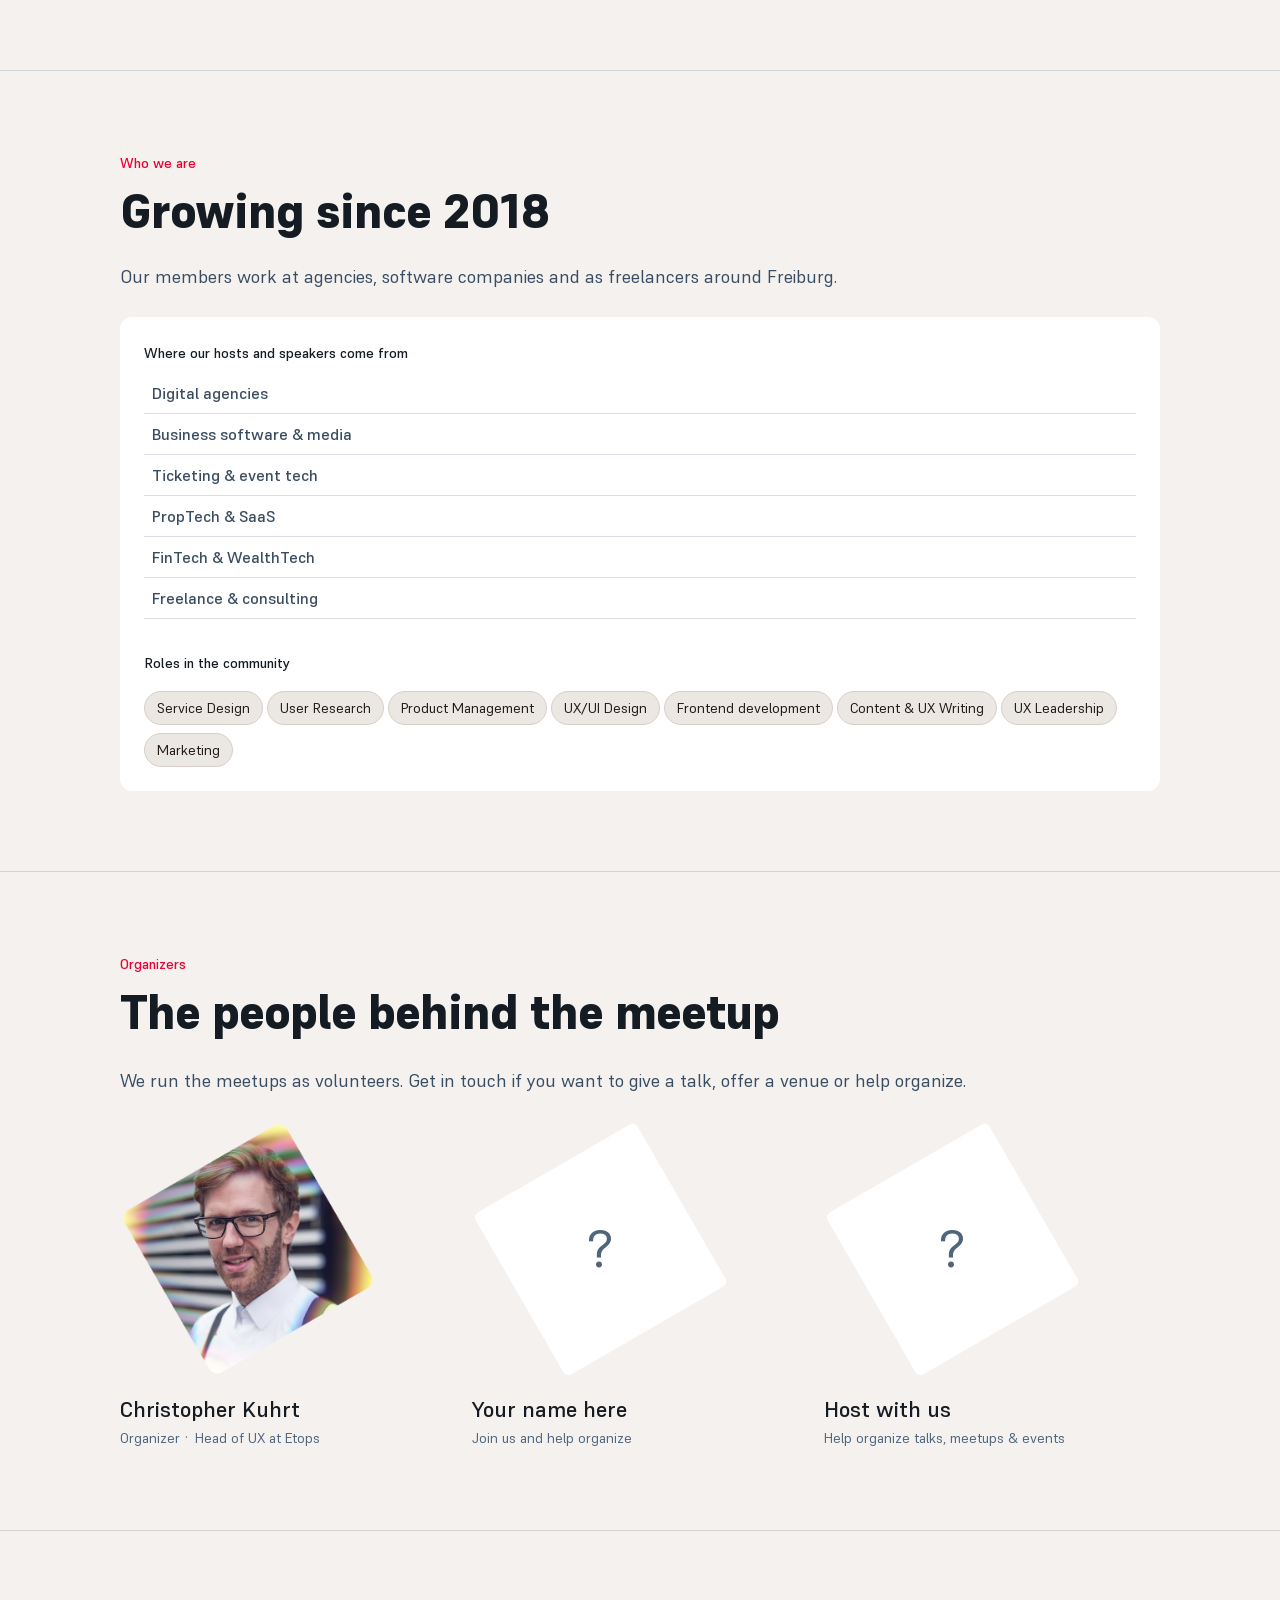
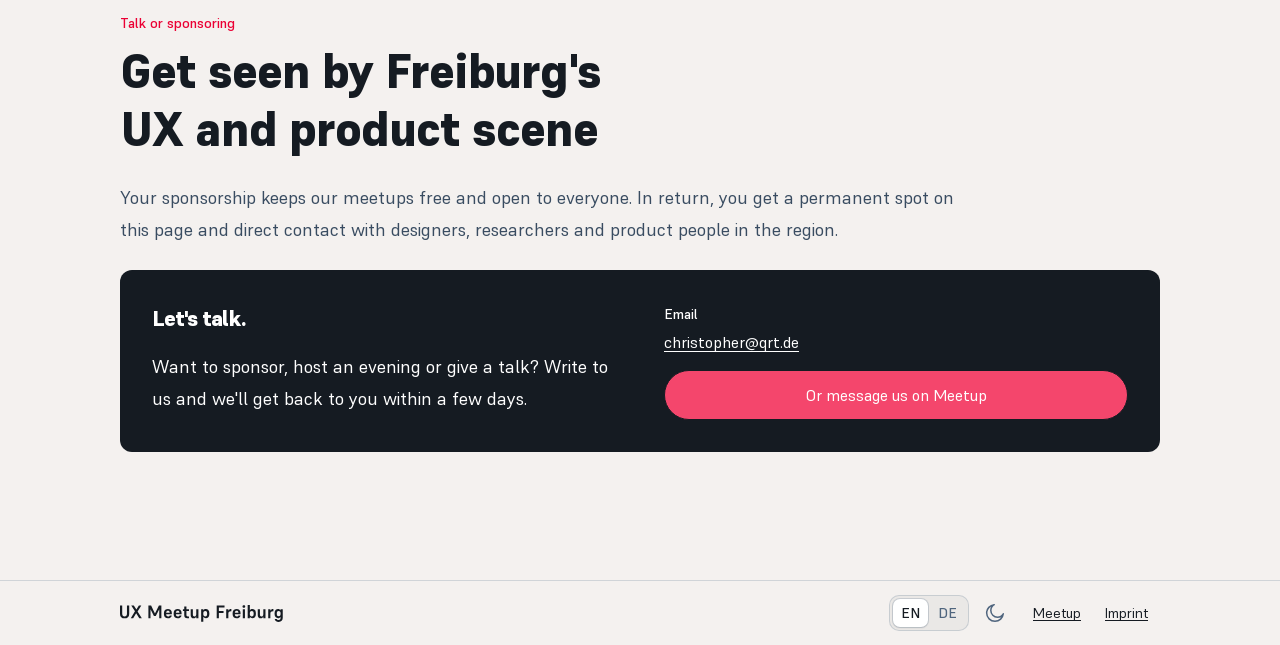
==== commit c4b86657: "clean up" ====
--- a/index.html
+++ b/index.html
@@ -8,91 +8,105 @@
 <meta property="og:type" content="website">
 <meta property="og:title" content="UX Meetup Freiburg">
 <meta property="og:description" content="An open community for UX, product design, research and digital products in Freiburg. Join local meetups, share experiences and build better products together.">
-<meta property="og:image" content="assets/logos/logo-mark.svg">
-<meta property="og:image:alt" content="UX Meetup Freiburg logo">
-<meta name="twitter:card" content="summary">
+<meta property="og:url" content="https://uxmf.de/">
+<meta property="og:image" content="https://uxmf.de/assets/images/hero-art-light.png">
+<meta property="og:image:width" content="780">
+<meta property="og:image:height" content="575">
+<meta property="og:image:alt" content="UX Meetup Freiburg illustration">
+<meta name="twitter:card" content="summary_large_image">
 <meta name="twitter:title" content="UX Meetup Freiburg">
 <meta name="twitter:description" content="An open community for UX, product design, research and digital products in Freiburg. Join local meetups, share experiences and build better products together.">
-<meta name="twitter:image" content="assets/logos/logo-mark.svg">
+<meta name="twitter:image" content="https://uxmf.de/assets/images/hero-art-light.png">
 <link rel="icon" href="assets/logos/logo-mark-favicon.svg" type="image/svg+xml" media="(prefers-color-scheme: light)" data-theme-favicon="light">
 <link rel="icon" href="assets/logos/logo-mark-favicon-dark.svg" type="image/svg+xml" media="(prefers-color-scheme: dark)" data-theme-favicon="dark">
+<link rel="preload" href="fonts/Supreme-Extrabold.woff2" as="font" type="font/woff2" crossorigin>
 <link rel="stylesheet" href="fonts/fonts.css">
 <link rel="stylesheet" href="css/styles.css">
-<script>try{var t=localStorage.getItem("uxfr-theme");if(t)document.documentElement.setAttribute("data-theme",t)}catch(e){}</script>
+<script>/* runs before first paint. Keys must match THEME_KEY / LANG_KEY in js/main.js */
+(()=>{const root=document.documentElement;
+try{const theme=localStorage.getItem("uxfr-theme");if(theme)root.dataset.theme=theme}catch{}
+let lang=null;try{lang=localStorage.getItem("uxfr-lang")}catch{}
+if(lang!=="en"&&lang!=="de")lang=(navigator.languages||[navigator.language]).map(l=>String(l).slice(0,2).toLowerCase()).find(l=>l==="en"||l==="de")||"en";
+root.lang=lang;
+/* hide the page until main.js has swapped in the translation; the timeout is a safety net if it never runs */
+if(lang!=="en"){root.dataset.i18nPending="";setTimeout(()=>delete root.dataset.i18nPending,2000)}})();</script>
 </head>
-<body>
+<body id="top">
 <header class="header">
-  <nav class="nav" aria-label="Main navigation">
+  <nav class="nav" aria-label="Main navigation" data-i18n-label="nav.main">
     <a class="logo" href="#top" aria-label="UX Meetup Freiburg">
       <span class="logo-svg" aria-hidden="true"><img class="icon logo-mark" src="assets/logos/logo-mark.svg" alt="" width="40" height="40"><img class="icon logo-word" src="assets/logos/wordmark.svg" alt="" width="127" height="14"></span>
     </a>
     <div class="navlinks">
-      <a href="#about">About</a>
-      <a href="#community">Community</a>
-      <a href="#organizer">Organizer</a>
-      <a href="#contact">Contact</a>
+      <a href="#about" data-i18n="nav.about">About</a>
+      <a href="#community" data-i18n="nav.community">Community</a>
+      <a href="#organizer" data-i18n="nav.organizer">Organizer</a>
+      <a href="#contact" data-i18n="nav.contact">Contact</a>
     </div>
     <div class="nav-actions">
-      <button class="theme-toggle" type="button" data-theme-toggle aria-label="Switch to dark mode"><svg class="icon ico-moon" aria-hidden="true" viewBox="0 0 20 20"><path d="M18.2957 10.797C17.1482 12.8097 14.9826 14.1667 12.5 14.1667C8.81806 14.1667 5.83329 11.182 5.83329 7.50007C5.83329 5.01726 7.19052 2.85146 9.20352 1.7041C4.97475 2.10506 1.66663 5.66614 1.66663 9.99987C1.66663 14.6022 5.39759 18.3332 9.99996 18.3332C14.3335 18.3332 17.8944 15.0254 18.2957 10.797Z"/></svg><svg class="icon ico-sun" aria-hidden="true" viewBox="0 0 20 20"><path d="M9.99984 1.66699V3.33366M9.99984 16.667V18.3337M3.33317 10.0003H1.6665M5.2616 5.26209L4.08309 4.08358M14.7381 5.26209L15.9166 4.08358M5.2616 14.742L4.08309 15.9205M14.7381 14.742L15.9166 15.9205M18.3332 10.0003H16.6665M14.1665 10.0003C14.1665 12.3015 12.301 14.167 9.99984 14.167C7.69865 14.167 5.83317 12.3015 5.83317 10.0003C5.83317 7.69914 7.69865 5.83366 9.99984 5.83366C12.301 5.83366 14.1665 7.69914 14.1665 10.0003Z"/></svg></button>
-      <a class="btn-outline" href="https://www.meetup.com/ux-meetup-freiburg/" target="_blank" rel="noopener">Join the group</a>
+      <a class="btn btn-outline" href="https://www.meetup.com/ux-meetup-freiburg/" target="_blank" rel="noopener noreferrer" data-i18n="nav.join">Join the group</a>
     </div>
   </nav>
 </header>
 
 <div class="fmenu" id="fmenu">
-  <nav class="fmenu-links" id="fmenu-links" aria-label="Section navigation">
-    <a href="#about">About</a>
-    <a href="#community">Community</a>
-    <a href="#organizer">Organizer</a>
-    <a href="#contact">Contact</a>
+  <nav class="fmenu-links" id="fmenu-links" aria-label="Section navigation" data-i18n-label="nav.sections">
+    <a href="#about" data-i18n="nav.about">About</a>
+    <a href="#community" data-i18n="nav.community">Community</a>
+    <a href="#organizer" data-i18n="nav.organizer">Organizer</a>
+    <a href="#contact" data-i18n="nav.contact">Contact</a>
   </nav>
+  <div class="lang-switch fmenu-lang" role="group" aria-label="Language" data-i18n-label="lang.label">
+    <button type="button" data-lang="en" lang="en" aria-label="English" aria-pressed="true">EN</button>
+    <button type="button" data-lang="de" lang="de" aria-label="Deutsch" aria-pressed="false">DE</button>
+  </div>
   <div class="fpill">
-    <button class="fpill-menu" type="button" id="fmenu-btn" aria-expanded="false" aria-controls="fmenu-links"><svg class="icon ico-menu" aria-hidden="true" viewBox="0 0 24 24"><path d="M3 12H21M3 6H21M3 18H15"/></svg><span>Menu</span></button>
+    <button class="fpill-menu" type="button" id="fmenu-btn" aria-expanded="false" aria-controls="fmenu-links"><svg class="icon ico-menu" aria-hidden="true" viewBox="0 0 24 24"><path d="M3 12H21M3 6H21M3 18H15"/></svg><span data-i18n="nav.menu">Menu</span></button>
     <span class="fpill-div" aria-hidden="true"></span>
     <button class="fpill-theme" type="button" data-theme-toggle aria-label="Switch to dark mode"><svg class="icon ico-moon" aria-hidden="true" viewBox="0 0 20 20"><path d="M18.2957 10.797C17.1482 12.8097 14.9826 14.1667 12.5 14.1667C8.81806 14.1667 5.83329 11.182 5.83329 7.50007C5.83329 5.01726 7.19052 2.85146 9.20352 1.7041C4.97475 2.10506 1.66663 5.66614 1.66663 9.99987C1.66663 14.6022 5.39759 18.3332 9.99996 18.3332C14.3335 18.3332 17.8944 15.0254 18.2957 10.797Z"/></svg><svg class="icon ico-sun" aria-hidden="true" viewBox="0 0 20 20"><path d="M9.99984 1.66699V3.33366M9.99984 16.667V18.3337M3.33317 10.0003H1.6665M5.2616 5.26209L4.08309 4.08358M14.7381 5.26209L15.9166 4.08358M5.2616 14.742L4.08309 15.9205M14.7381 14.742L15.9166 15.9205M18.3332 10.0003H16.6665M14.1665 10.0003C14.1665 12.3015 12.301 14.167 9.99984 14.167C7.69865 14.167 5.83317 12.3015 5.83317 10.0003C5.83317 7.69914 7.69865 5.83366 9.99984 5.83366C12.301 5.83366 14.1665 7.69914 14.1665 10.0003Z"/></svg></button>
   </div>
 </div>
 
-<main id="top">
+<main>
   <section class="hero">
     <div class="hero-art" aria-hidden="true">
-      <img class="light-only" src="assets/images/hero-art-light.png" alt="">
-      <img class="dark-only" src="assets/images/hero-art-dark.png" alt="">
-    </div>
-    <div class="wrap">
-      <h1 class="display font-display-xl"><svg class="focus-graphic" aria-hidden="true" focusable="false"><path class="focus-shape"></path></svg><span class="display-copy">Where Freiburg meets to build <span class="focus"><span class="focus-text">better products</span></span></span><span class="focus-tag">Research · UX · UI</span></h1>
-      <p class="subtext font-text-xl font-color-regular">We are an open community for everyone interested in UX, product design, research and digital products. We meet regularly to share experiences and talk about projects, methods, tools and trends.</p>
-      <a class="btn-solid" href="https://www.meetup.com/ux-meetup-freiburg/" target="_blank" rel="noopener">Join on Meetup</a>
+      <img class="light-only" src="assets/images/hero-art-light.png" alt="" width="780" height="575">
+      <img class="dark-only" src="assets/images/hero-art-dark.png" alt="" width="780" height="575">
+    </div>
+    <div class="wrap stack stack-xl">
+      <h1 class="display font-display-xl"><svg class="focus-graphic" aria-hidden="true" focusable="false"><path class="focus-shape"></path></svg><span class="display-copy"><span data-i18n="hero.titlePre">Where Freiburg meets to build </span><span class="focus-text" data-i18n="hero.titleFocus">better products</span><span data-i18n="hero.titlePost"></span></span><span class="focus-tag font-text-xs" aria-hidden="true">Research · UX · UI</span></h1>
+      <p class="subtext font-text-xl font-color-regular" data-i18n="hero.text">We are an open community for everyone interested in UX, product design, research and digital products. We meet regularly to share experiences and talk about projects, methods, tools and trends.</p>
+      <a class="btn btn-solid" href="https://www.meetup.com/ux-meetup-freiburg/" target="_blank" rel="noopener noreferrer" data-i18n="hero.cta">Join on Meetup</a>
       <div class="stats">
-        <div class="stat"><span class="stat-l">Members</span><span class="stat-n">361</span></div>
-        <div class="stat"><span class="stat-l">From 55 ratings</span><span class="stat-n">4.6 <span class="star">★</span></span></div>
-        <div class="stat sponsor"><span class="stat-l">Sponsor</span><span class="sponsor-logo"><a href="https://smashingconf.com/"><img src="assets/logos/sponsor-smashing.svg" alt="Smashing Conference" width="160" height="40"></a></span></div>
+        <div class="stat"><span class="font-label font-color-light" data-i18n="stats.members">Members</span><span class="stat-n font-stat-number">361</span></div>
+        <div class="stat"><span class="font-label font-color-light" data-i18n="stats.ratings">From 55 ratings</span><span class="stat-n font-stat-number">4.6 <span class="star">★</span></span></div>
+        <div class="stat sponsor"><span class="font-label font-color-light" data-i18n="stats.sponsor">Sponsor</span><span class="sponsor-logo"><a href="https://smashingconf.com/" target="_blank" rel="noopener noreferrer"><img src="assets/logos/sponsor-smashing.svg" alt="Smashing Conference" width="160" height="40"></a></span></div>
       </div>
     </div>
   </section>
 
   <section class="section" id="about">
     <div class="wrap about">
-      <div class="about-main">
-        <div class="head">
-          <p class="eyebrow font-eyebrow">About us</p>
-          <h2 class="h2 font-heading-md">One evening, one topic, many perspectives</h2>
-        </div>
-        <p class="lead font-text-lg font-color-regular">Every meetup starts with a short talk from real-world practice. After that there is time for discussion and casual conversation over drinks and snacks. Everyone is welcome, and contributions from the community are always encouraged.</p>
-        <div class="values">
-          <div class="value"><b>Practical</b><span>Talks from real projects, from design sprints to UX leadership.</span></div>
-          <div class="value"><b>Open</b><span>For newcomers and veterans, designers, developers, researchers and product people.</span></div>
-          <div class="value"><b>Local</b><span>We are hosted by Freiburg companies and get a look inside their UX work.</span></div>
-        </div>
-      </div>
-      <aside class="card rating" aria-label="Rating on Meetup">
+      <div class="about-main stack stack-lg">
+        <div class="stack stack-sm">
+          <p class="font-eyebrow" data-i18n="about.eyebrow">About us</p>
+          <h2 class="font-heading-md" data-i18n="about.title">One evening, one topic, many perspectives</h2>
+        </div>
+        <p class="font-text-lg font-color-regular measure" data-i18n="about.text">Every meetup starts with a short talk from real-world practice. After that there is time for discussion and casual conversation over drinks and snacks. Everyone is welcome, and contributions from the community are always encouraged.</p>
+        <dl class="values">
+          <div class="value"><dt class="font-label" data-i18n="about.practical">Practical</dt><dd data-i18n="about.practicalText">Talks from real projects, from design sprints to UX leadership.</dd></div>
+          <div class="value"><dt class="font-label" data-i18n="about.open">Open</dt><dd data-i18n="about.openText">For newcomers and veterans, designers, developers, researchers and product people.</dd></div>
+          <div class="value"><dt class="font-label" data-i18n="about.local">Local</dt><dd data-i18n="about.localText">We are hosted by Freiburg companies and get a look inside their UX work.</dd></div>
+        </dl>
+      </div>
+      <aside class="card rating stack stack-lg" aria-label="Rating on Meetup" data-i18n-label="rating.title">
         <div>
-          <p class="label font-label">Rating on Meetup</p>
-          <div class="rating-top" style="margin-top:8px">
-            <span class="rating-big">4.6</span>
-            <span class="rating-meta"><span class="stars" aria-hidden="true">★★★★★</span><span>55 ratings</span></span>
-          </div>
-          <div class="bars">
+          <p class="font-label" data-i18n="rating.title">Rating on Meetup</p>
+          <div class="rating-top">
+            <span class="font-stat-number">4.6</span>
+            <span class="rating-meta"><span class="stars" aria-hidden="true">★★★★★</span><span data-i18n="rating.count">55 ratings</span></span>
+          </div>
+          <div class="bars stack stack-sm">
             <div class="bar"><span>5★</span><div class="track"><div class="fill" style="width:100%"></div></div><span class="n">37</span></div>
             <div class="bar"><span>4★</span><div class="track"><div class="fill" style="width:40.5%"></div></div><span class="n">15</span></div>
             <div class="bar"><span>3★</span><div class="track"><div class="fill" style="width:8.1%"></div></div><span class="n">3</span></div>
@@ -100,43 +114,43 @@
             <div class="bar"><span>1★</span><div class="track"><div class="fill" style="width:0"></div></div><span class="n">0</span></div>
           </div>
         </div>
-        <div style="display:flex;flex-direction:column;gap:16px">
-          <p class="label font-label">What attendees say</p>
+        <div class="stack">
+          <p class="font-label" data-i18n="rating.quotes">What attendees say</p>
           <div class="chips loose">
-            <span class="chip">Engaging<i>6</i></span>
-            <span class="chip">Welcoming host<i>5</i></span>
-            <span class="chip">Inclusive attendees<i>5</i></span>
-            <span class="chip">Good setting<i>5</i></span>
-            <span class="chip">Met new people<i>4</i></span>
+            <span class="chip"><span data-i18n="rating.engaging">Engaging</span> <span class="chip-count">6</span></span>
+            <span class="chip"><span data-i18n="rating.host">Welcoming host</span> <span class="chip-count">5</span></span>
+            <span class="chip"><span data-i18n="rating.inclusive">Inclusive attendees</span> <span class="chip-count">5</span></span>
+            <span class="chip"><span data-i18n="rating.setting">Good setting</span> <span class="chip-count">5</span></span>
+            <span class="chip"><span data-i18n="rating.people">Met new people</span> <span class="chip-count">4</span></span>
           </div>
         </div>
       </aside>
     </div>
   </section>
 
-  <section class="section community" id="community">
-    <div class="wrap">
-      <div class="head">
-        <p class="eyebrow font-eyebrow">Who we are</p>
-        <h2 class="h2 font-heading-md">Growing since 2018</h2>
-      </div>
-      <p class="lead font-text-lg font-color-regular">Our members work at agencies, software companies and as freelancers around Freiburg.</p>
-      <div class="card domains">
-        <div style="display:flex;flex-direction:column;gap:8px">
-          <p class="label font-label">Where our hosts and speakers come from</p>
-          <div class="domain-list">
-            <div class="domain">Digital agencies</div>
-            <div class="domain">Business software &amp; media</div>
-            <div class="domain">Ticketing &amp; event tech</div>
-            <div class="domain">PropTech &amp; SaaS</div>
-            <div class="domain">FinTech &amp; WealthTech</div>
-            <div class="domain">Freelance &amp; consulting</div>
-          </div>
-        </div>
-        <div style="display:flex;flex-direction:column;gap:16px">
-          <p class="label font-label">Roles in the community</p>
+  <section class="section" id="community">
+    <div class="wrap stack stack-md">
+      <div class="stack stack-sm">
+        <p class="font-eyebrow" data-i18n="community.eyebrow">Who we are</p>
+        <h2 class="font-heading-md" data-i18n="community.title">Growing since 2018</h2>
+      </div>
+      <p class="font-text-lg font-color-regular measure" data-i18n="community.text">Our members work at agencies, software companies and as freelancers around Freiburg.</p>
+      <div class="card domains stack stack-xl">
+        <div class="stack stack-sm">
+          <p class="font-label" data-i18n="community.domains">Where our hosts and speakers come from</p>
+          <ul class="domain-list">
+            <li class="domain" data-i18n="community.agencies">Digital agencies</li>
+            <li class="domain" data-i18n="community.software">Business software &amp; media</li>
+            <li class="domain" data-i18n="community.ticketing">Ticketing &amp; event tech</li>
+            <li class="domain">PropTech &amp; SaaS</li>
+            <li class="domain">FinTech &amp; WealthTech</li>
+            <li class="domain" data-i18n="community.freelance">Freelance &amp; consulting</li>
+          </ul>
+        </div>
+        <div class="stack">
+          <p class="font-label" data-i18n="community.roles">Roles in the community</p>
           <div class="chips">
-            <span class="chip">Service Design</span><span class="chip">User Research</span><span class="chip">Product Management</span><span class="chip">UX/UI Design</span><span class="chip">Frontend development</span><span class="chip">Content &amp; UX Writing</span><span class="chip">UX Leadership</span><span class="chip">Marketing</span>
+            <span class="chip">Service Design</span><span class="chip">User Research</span><span class="chip">Product Management</span><span class="chip">UX/UI Design</span><span class="chip" data-i18n="community.frontend">Frontend development</span><span class="chip">Content &amp; UX Writing</span><span class="chip">UX Leadership</span><span class="chip">Marketing</span>
           </div>
         </div>
       </div>
@@ -144,35 +158,35 @@
   </section>
 
   <section class="section" id="organizer">
-    <div class="wrap team-wrap">
-      <div class="head">
-        <p class="eyebrow font-eyebrow">Organizers</p>
-        <h2 class="h2 font-heading-md">The people behind the meetup</h2>
-      </div>
-      <p class="lead font-text-lg font-color-regular">We run the meetups as volunteers. Get in touch if you want to give a talk, offer a venue or help organize.</p>
+    <div class="wrap stack stack-lg">
+      <div class="stack stack-sm">
+        <p class="font-eyebrow" data-i18n="team.eyebrow">Organizers</p>
+        <h2 class="font-heading-md" data-i18n="team.title">The people behind the meetup</h2>
+      </div>
+      <p class="font-text-lg font-color-regular measure" data-i18n="team.text">We run the meetups as volunteers. Get in touch if you want to give a talk, offer a venue or help organize.</p>
       <div class="team">
-        <div class="person"><img class="portrait" src="assets/images/portrait-christopher.png" alt="Christopher Kuhrt" width="256" height="256"><div><p class="person-name">Christopher Kuhrt</p><p class="person-role">Organizer · Head of UX at Etops</p></div></div>
-        <div class="person"><div class="portrait-placeholder" role="img" aria-label="Open organizer position"><span aria-hidden="true">?</span></div><div><p class="person-name">Your name here</p><p class="person-role">Join us and help organize</p></div></div>
-        <div class="person"><div class="portrait-placeholder" role="img" aria-label="Open host position"><span aria-hidden="true">?</span></div><div><p class="person-name">Host with us</p><p class="person-role">Help organize talks, meetups &amp; events</p></div></div>
+        <div class="person"><img class="portrait" src="assets/images/portrait-christopher.png" alt="Christopher Kuhrt" width="256" height="256"><div><p class="person-name">Christopher Kuhrt</p><p class="font-text-sm font-color-light" data-i18n="team.chrisRole">Organizer · Head of UX at Etops</p></div></div>
+        <div class="person"><div class="portrait-placeholder" role="img" aria-label="Open organizer position" data-i18n-label="team.openOrganizer"><span aria-hidden="true">?</span></div><div><p class="person-name" data-i18n="team.yourName">Your name here</p><p class="font-text-sm font-color-light" data-i18n="team.yourNameText">Join us and help organize</p></div></div>
+        <div class="person"><div class="portrait-placeholder" role="img" aria-label="Open host position" data-i18n-label="team.openHost"><span aria-hidden="true">?</span></div><div><p class="person-name" data-i18n="team.host">Host with us</p><p class="font-text-sm font-color-light" data-i18n="team.hostText">Help organize talks, meetups &amp; events</p></div></div>
       </div>
     </div>
   </section>
 
   <section class="section sponsoring" id="contact">
-    <div class="wrap">
-      <div class="head">
-        <p class="eyebrow font-eyebrow">Talk or sponsoring</p>
-        <h2 class="h2 font-heading-md" style="max-width:850px">Get seen by Freiburg's UX and product scene</h2>
-      </div>
-      <p class="lead font-text-lg font-color-regular">Your sponsorship keeps our meetups free and open to everyone. In return, you get a permanent spot on this page and direct contact with designers, researchers and product people in the region.</p>
+    <div class="wrap stack stack-lg">
+      <div class="stack stack-sm">
+        <p class="font-eyebrow" data-i18n="contact.eyebrow">Talk or sponsoring</p>
+        <h2 class="font-heading-md measure" data-i18n="contact.title">Get seen by Freiburg's UX and product scene</h2>
+      </div>
+      <p class="font-text-lg font-color-regular measure" data-i18n="contact.text">Your sponsorship keeps our meetups free and open to everyone. In return, you get a permanent spot on this page and direct contact with designers, researchers and product people in the region.</p>
       <div class="talk">
-        <div>
-          <h3 class="font-heading-sm font-color-inverse">Let's talk.</h3>
-          <p class="font-text-lg font-color-inverse">Want to sponsor, host an evening or give a talk? Write to us and we'll get back to you within a few days.</p>
-        </div>
-        <div>
-          <div class="email"><span>EMail</span><a href="mailto:Kommtnocht@mail.de">Kommtnocht@mail.de</a></div>
-          <a class="btn-primary" href="https://www.meetup.com/ux-meetup-freiburg/" target="_blank" rel="noopener">Or message us on Meetup</a>
+        <div class="talk-col stack">
+          <h3 class="font-heading-sm" data-i18n="contact.talkTitle">Let's talk.</h3>
+          <p class="font-text-lg" data-i18n="contact.talkText">Want to sponsor, host an evening or give a talk? Write to us and we'll get back to you within a few days.</p>
+        </div>
+        <div class="talk-col stack">
+          <div class="email stack stack-xs"><span class="font-label" data-i18n="contact.email">Email</span><a href="mailto:christopher@qrt.de">christopher@qrt.de</a></div>
+          <a class="btn btn-primary" href="https://www.meetup.com/ux-meetup-freiburg/" target="_blank" rel="noopener noreferrer" data-i18n="contact.meetup">Or message us on Meetup</a>
         </div>
       </div>
     </div>
@@ -180,34 +194,42 @@
 </main>
 
 <footer class="footer">
-  <nav class="nav" aria-label="Footer">
+  <nav class="nav" aria-label="Footer" data-i18n-label="nav.footer">
     <a class="logo" href="#top" aria-label="UX Meetup Freiburg">
-      <span class="logo-svg" aria-hidden="true"><img class="icon logo-mark" src="assets/logos/logo-mark.svg" alt="" width="40" height="40"><img class="icon logo-word" src="assets/logos/wordmark.svg" alt="" width="127" height="14"></span>
+      <span class="logo-svg" aria-hidden="true"><img class="icon logo-word" src="assets/logos/wordmark.svg" alt="" width="127" height="14"></span>
     </a>
     <div class="footlinks">
-      <a href="https://www.meetup.com/ux-meetup-freiburg/" target="_blank" rel="noopener">Meetup</a>
-      <a href="#legal-notice" data-open-legal>Imprint</a>
+      <div class="foot-prefs">
+        <div class="lang-switch" role="group" aria-label="Language" data-i18n-label="lang.label">
+          <button type="button" data-lang="en" lang="en" aria-label="English" aria-pressed="true">EN</button>
+          <button type="button" data-lang="de" lang="de" aria-label="Deutsch" aria-pressed="false">DE</button>
+        </div>
+        <button class="theme-toggle" type="button" data-theme-toggle aria-label="Switch to dark mode"><svg class="icon ico-moon" aria-hidden="true" viewBox="0 0 20 20"><path d="M18.2957 10.797C17.1482 12.8097 14.9826 14.1667 12.5 14.1667C8.81806 14.1667 5.83329 11.182 5.83329 7.50007C5.83329 5.01726 7.19052 2.85146 9.20352 1.7041C4.97475 2.10506 1.66663 5.66614 1.66663 9.99987C1.66663 14.6022 5.39759 18.3332 9.99996 18.3332C14.3335 18.3332 17.8944 15.0254 18.2957 10.797Z"/></svg><svg class="icon ico-sun" aria-hidden="true" viewBox="0 0 20 20"><path d="M9.99984 1.66699V3.33366M9.99984 16.667V18.3337M3.33317 10.0003H1.6665M5.2616 5.26209L4.08309 4.08358M14.7381 5.26209L15.9166 4.08358M5.2616 14.742L4.08309 15.9205M14.7381 14.742L15.9166 15.9205M18.3332 10.0003H16.6665M14.1665 10.0003C14.1665 12.3015 12.301 14.167 9.99984 14.167C7.69865 14.167 5.83317 12.3015 5.83317 10.0003C5.83317 7.69914 7.69865 5.83366 9.99984 5.83366C12.301 5.83366 14.1665 7.69914 14.1665 10.0003Z"/></svg></button>
+      </div>
+      <a href="https://www.meetup.com/ux-meetup-freiburg/" target="_blank" rel="noopener noreferrer">Meetup</a>
+      <a href="#legal-notice" data-open-legal data-i18n="footer.imprint">Imprint</a>
     </div>
   </nav>
 </footer>
 <dialog class="legal-dialog" id="legal-notice" aria-labelledby="legal-title">
   <div class="legal-dialog-head">
-    <h2 class="legal-dialog-title" id="legal-title">Legal Notice</h2>
-  </div>
-  <div class="legal-dialog-content">
-    <p class="legal-dialog-intro">Information pursuant to § 5 DDG</p>
-    <section aria-labelledby="legal-contact-title">
-      <h3 id="legal-contact-title">Contact</h3>
+    <h2 class="legal-dialog-title" id="legal-title" data-i18n="legal.title">Legal Notice</h2>
+  </div>
+  <div class="legal-dialog-content stack stack-md">
+    <p class="legal-dialog-intro" data-i18n="legal.intro">Information pursuant to § 5 DDG</p>
+    <section class="stack stack-sm" aria-labelledby="legal-contact-title">
+      <h3 id="legal-contact-title" data-i18n="legal.contact">Contact</h3>
       <p>Christopher Kuhrt</p>
-      <p>Email: <a href="mailto:christopher(at)qrt.de">christopher(at)qrt.de</a></p>
+      <p><span data-i18n="legal.email">Email:</span> <a href="mailto:christopher@qrt.de">christopher@qrt.de</a></p>
     </section>
-    <section aria-labelledby="noncommercial-title">
-      <h3 id="noncommercial-title">Website</h3>
-      <p>This is a private local Meetup group.</p>
+    <section class="stack stack-sm" aria-labelledby="noncommercial-title">
+      <h3 id="noncommercial-title" data-i18n="legal.website">Website</h3>
+      <p data-i18n="legal.websiteText">This is a private local Meetup group.</p>
     </section>
   </div>
-  <form class="legal-dialog-actions" method="dialog"><button class="legal-dialog-close" aria-label="Close legal notice">Close</button></form>
+  <form class="legal-dialog-actions" method="dialog"><button class="legal-dialog-close" aria-label="Close legal notice" data-i18n="legal.close" data-i18n-label="legal.closeLabel">Close</button></form>
 </dialog>
+<script src="js/i18n.js"></script>
 <script src="js/main.js"></script>
 </body>
 </html>
--- a/fonts/fonts.css
+++ b/fonts/fonts.css
@@ -1,25 +1,5 @@
-/* Supreme (Fontshare, ITF Free Font License). */
-@font-face{font-family:"Supreme";src:url("Supreme-Regular.ttf") format("truetype");font-weight:400;font-style:normal;font-display:swap}
-@font-face{font-family:"Supreme";src:url("Supreme-Medium.ttf") format("truetype");font-weight:500;font-style:normal;font-display:swap}
-@font-face{font-family:"Supreme";src:url("Supreme-Extrabold.ttf") format("truetype");font-weight:800;font-style:normal;font-display:swap}
-
-/* Figma typography classes */
-.font-display-xl{font-family:var(--font-title);font-weight:800;font-size:104px;line-height:104px;letter-spacing:-2px}
-.font-heading-md{font-family:var(--font-title);font-weight:800;font-size:48px;line-height:57.6px;letter-spacing:-1px}
-.font-heading-sm{font-family:var(--font-title);font-weight:800;font-size:22px;line-height:33px;letter-spacing:-1px}
-.font-text-xl{font-family:var(--font-body);font-weight:400;font-size:22px;line-height:33px}
-.font-text-lg{font-family:var(--font-body);font-weight:400;font-size:18px;line-height:32px}
-.font-text-md{font-family:var(--font-body);font-weight:400;font-size:16px;line-height:24px}
-.font-text-sm{font-family:var(--font-body);font-weight:400;font-size:14px;line-height:24px}
-.font-text-xs{font-family:var(--font-info);font-weight:400;font-size:12px;line-height:12px}
-.font-color-strong{color:var(--fg-strong)}
-.font-color-regular{color:var(--fg-regular)}
-.font-color-light{color:var(--fg-light)}
-.font-color-inverse{color:var(--fg-inverse)}
-.font-color-brand{color:var(--fg-brand)}
-.font-label{font-family:var(--font-body);font-weight:500;font-size:14px;line-height:24px}
-.font-nav{font-family:var(--font-body);font-weight:400;font-size:14px;line-height:24px}
-.font-eyebrow{font-family:var(--font-body);font-weight:500;font-size:14px;line-height:24px;color:var(--fg-brand)}
-.font-chip{font-family:var(--font-body);font-weight:400;font-size:14px;line-height:24px}
-.font-stat-number{font-family:var(--font-title);font-weight:800;font-size:48px;line-height:57.6px;letter-spacing:-1px}
-.font-stat-label{font-family:var(--font-body);font-weight:500;font-size:14px;line-height:24px}
+/* Supreme (Fontshare, ITF Free Font License). woff2 first, ttf as fallback.
+   Text styles live in css/styles.css (@layer type). */
+@font-face{font-family:"Supreme";src:url("Supreme-Regular.woff2") format("woff2"),url("Supreme-Regular.ttf") format("truetype");font-weight:400;font-style:normal;font-display:swap}
+@font-face{font-family:"Supreme";src:url("Supreme-Medium.woff2") format("woff2"),url("Supreme-Medium.ttf") format("truetype");font-weight:500;font-style:normal;font-display:swap}
+@font-face{font-family:"Supreme";src:url("Supreme-Extrabold.woff2") format("woff2"),url("Supreme-Extrabold.ttf") format("truetype");font-weight:800;font-style:normal;font-display:swap}
--- a/css/styles.css
+++ b/css/styles.css
@@ -1,247 +1,347 @@
 /* Implemented from Figma "UX Freiburg Meetup" › Homepage (Desktop 1920 / Mobile 360, light + dark).
-  Tokens mirror the Figma variables. Supreme loads locally from /fonts (see fonts/fonts.css). */
-:root{
-  --page-bg:#f4f1ef; --fg-strong:#151b22; --fg-regular:#394c61; --fg-light:#4f657e; --fg-inverse:#ffffff;
-  --fg-brand:#eb0034; --brand:#f4466c; --stroke:#667d9540;
-  --surface100:#ffffff; --surface200:#f4f1ef; --bg-inverse:#151b22;
-  --chip-bg:#ebe7e3; --chip-stroke:#d9cfc7; --chip-fg-strong:#201914; --chip-fg:#755e4b;
-  --btn-secondary-bg:#151b22; --btn-secondary-fg:#151b22; --btn-on-secondary:#ffffff;
-  --btn-primary-bg:#f4466c; --btn-on-primary:#ffffff;
-  --font-title:"Supreme", system-ui, sans-serif;
-  --font-body:"Supreme", system-ui, sans-serif;
-  --font-info:ui-monospace, Menlo, Consolas, monospace;
-}
-@media (prefers-color-scheme: dark){:root:not([data-theme="light"]){
-  --page-bg:#151b22; --fg-strong:#ffffff; --fg-regular:#c9d2dc; --fg-light:#7e91a6; --fg-inverse:#151b22;
-  --fg-brand:#f4466c; --surface100:#283441; --surface200:#394c61; --bg-inverse:#ffffff;
-  --chip-bg:#151b22; --chip-stroke:#283441; --chip-fg-strong:#ffffff; --chip-fg:#a5b3c2;
-  --btn-secondary-bg:#f4466c; --btn-secondary-fg:#f4466c; --btn-primary-bg:#151b22; color-scheme:dark}}
-:root[data-theme="dark"]{
-  --page-bg:#151b22; --fg-strong:#ffffff; --fg-regular:#c9d2dc; --fg-light:#7e91a6; --fg-inverse:#151b22;
-  --fg-brand:#f4466c; --surface100:#283441; --surface200:#394c61; --bg-inverse:#ffffff;
-  --chip-bg:#151b22; --chip-stroke:#283441; --chip-fg-strong:#ffffff; --chip-fg:#a5b3c2;
-  --btn-secondary-bg:#f4466c; --btn-secondary-fg:#f4466c; --btn-primary-bg:#151b22; color-scheme:dark}
-
-/* light/dark asset crossfade */
-.dark-only{opacity:0}
-.light-only{opacity:1}
-@media (prefers-color-scheme: dark){:root:not([data-theme="light"]) .dark-only{opacity:1}:root:not([data-theme="light"]) .light-only{opacity:0}}
-:root[data-theme="dark"] .dark-only{opacity:1}
-:root[data-theme="dark"] .light-only{opacity:0}
-
-*{box-sizing:border-box}
-button{all:unset;box-sizing:border-box;cursor:pointer}
-html{scroll-behavior:smooth}
-@media (prefers-reduced-motion: reduce){html{scroll-behavior:auto}}
-body{margin:0;background:var(--page-bg);color:var(--fg-strong);font-family:var(--font-body);font-size:16px;line-height:24px;-webkit-font-smoothing:antialiased}
-p{margin:0}
-a{color:inherit}
-:focus-visible{outline:2px solid var(--brand);outline-offset:3px;border-radius:4px}
-
-.section{border-top:1px solid var(--stroke);padding:80px 16px;display:flex;justify-content:center;position:relative}
-.wrap{width:100%;max-width:1040px;position:relative}
-.eyebrow{font-weight:500;font-size:14px;line-height:24px;color:var(--fg-brand)}
-.font-heading-md,.h2{font-family:var(--font-title);font-weight:800;font-size:48px;line-height:57.6px;letter-spacing:-1px;margin:0;text-wrap:balance}
-.font-display-xl,.display{font-family:var(--font-title);font-weight:800;font-size:104px;line-height:110%;letter-spacing:-2px}
-.lead,.font-text-lg{font-size:18px;line-height:32px;max-width:850px}
-.head{display:flex;flex-direction:column;gap:8px}
-.label,.font-label{font-weight:500;font-size:14px;line-height:24px;color:var(--fg-strong)}
-.card{background:var(--surface100);border-radius:12px;padding:24px;transition:background-color .25s ease,border-color .25s ease}
-.chips{display:flex;flex-wrap:wrap;gap:8px 4px}
-.chips.loose{gap:8px}
-.chip{display:inline-flex;gap:8px;align-items:flex-end;padding:4px 12px;border:1px solid var(--chip-stroke);background:var(--chip-bg);border-radius:999px;font-size:14px;line-height:24px;color:var(--chip-fg-strong);white-space:nowrap;transition:color .25s ease,background-color .25s ease,border-color .25s ease}
-.chip i{font-style:normal;color:var(--chip-fg)}
-
-/* header */
-.header{position:sticky;top:0;z-index:40;border-bottom:1px solid var(--stroke);display:flex;justify-content:center;padding-inline:0;background:color-mix(in srgb,var(--page-bg) 78%,transparent);backdrop-filter:blur(14px);-webkit-backdrop-filter:blur(14px);transition:background-color .25s ease,border-color .25s ease}
-.nav{width:100%;max-width:1072px;height:64px;display:flex;align-items:center;justify-content:space-between;padding-inline:16px}
-.logo{display:flex;align-items:center;height:40px;text-decoration:none}
-.navlinks{flex:1;display:flex;align-items:center;justify-content:center;height:54px}
-.navlinks a,.footlinks a{display:flex;align-items:center;height:54px;padding-inline:12px;font-size:14px;line-height:24px;color:var(--fg-strong);text-decoration:underline;text-underline-position:from-font}
-.navlinks a:hover,.footlinks a:hover{color:var(--fg-brand)}
-.btn-outline{border:1px solid var(--btn-secondary-fg);color:var(--btn-secondary-fg);border-radius:999px;padding:8px 16px;font-size:14px;line-height:24px;text-decoration:none;white-space:nowrap;transition:background .15s}
-.btn-outline:hover{background:color-mix(in srgb,var(--btn-secondary-fg) 8%,transparent)}
-
-/* hero */
-.hero{min-height:85dvh; padding:80px 16px;display:flex;justify-content:center;align-items:center;position:relative;overflow:hidden}
-.hero-art{position:absolute;right:16px;bottom:32px;width:780px;height:575px;pointer-events:none}
-.hero-art img{position:absolute;inset:0;width:100%;height:100%;transition:opacity .55s ease}
-.hero .wrap{display:flex;flex-direction:column;gap:32px}
-.display,.font-display-xl{position:relative;margin:0;max-width:850px}
-.display-copy{position:relative;z-index:1}
-.focus-graphic{position:absolute;inset:0;width:100%;height:100%;overflow:visible;pointer-events:none}
-.focus-shape{fill:color-mix(in srgb,var(--brand) 10%,transparent);stroke:var(--brand);stroke-width:1;stroke-dasharray:4 3;stroke-linejoin:round;stroke-linecap:round;vector-effect:non-scaling-stroke}
-.focus{display:inline}
-.focus-tag{position:absolute;left:0;top:0;z-index:2;background:var(--brand);color:#fff;font-family:var(--font-info);font-weight:400;font-size:12px;line-height:12px;letter-spacing:0;padding:2px 8px;border-radius:4px;white-space:nowrap}
-.subtext{padding-block:16px;font-size:22px;line-height:33px;max-width:840px}
-.subtext.font-text-xl{font-size:22px;line-height:33px;max-width:840px}
-.btn-solid{display:inline-flex;align-items:center;background:var(--btn-secondary-bg);border:1px solid var(--btn-secondary-bg);color:var(--btn-on-secondary);border-radius:999px;padding:12px 20px;font-size:16px;line-height:32px;text-decoration:none;align-self:flex-start;transition: transform 128ms ease;will-change: transform;}
-.btn-solid:hover{transform:translateY(-2px)}
-.stats{border-top:1px solid var(--stroke);display:flex;flex-wrap:wrap;max-width:1040px}
-.stat{flex:1 0 0;min-width:160px;max-width:240px;padding:16px;display:flex;flex-direction:column}
-.stat + .stat{border-left:1px solid var(--stroke)}
-.stat.sponsor{max-width:none}
-.stat-l{font-weight:500;font-size:14px;line-height:24px;color:var(--fg-light)}
-.stat-n{font-family:var(--font-title);font-weight:800;font-size:48px;line-height:57.6px;letter-spacing:-1px;white-space:nowrap}
-.stat-n .star{color:#f4466c}
-.sponsor-logo{height:56px;padding-top:8px;display:flex;align-items:center}
-.sponsor-logo img{width:160px;height:40px}
-
-/* about */
-.about{display:flex;gap:80px;align-items:flex-start}
-.about-main{flex:1 0 0;min-width:0;display:flex;flex-direction:column;gap:24px}
-.values{display:flex;flex-direction:column}
-.value{display:flex;padding-block:16px;border-bottom:1px solid var(--stroke)}
-.value:last-child{border-bottom:0}
-.value b{width:96px;flex:none;font-weight:500;font-size:14px;line-height:24px}
-.value span{flex:1;min-width:0;color:var(--fg-regular)}
-.rating{width:430px;flex:none;display:flex;flex-direction:column;gap:24px}
-.rating-top{display:flex;gap:8px;align-items:center}
-.rating-big{font-family:var(--font-title);font-weight:800;font-size:48px;line-height:57.6px;letter-spacing:-1px}
-.rating-meta{display:flex;flex-direction:column;font-size:14px;line-height:16px;color:var(--fg-light)}
-.rating-meta .stars{color:#f4466c}
-.bars{display:flex;flex-direction:column;gap:8px;margin-top:16px}
-.bar{display:flex;align-items:center;gap:16px;font-size:14px;line-height:24px;color:var(--fg-light);font-variant-numeric:tabular-nums}
-.bar .track{flex:1;height:8px;border-radius:999px;background:var(--surface200);overflow:hidden}
-.bar .fill{height:8px;border-radius:999px;background:#f4466c}
-.bar .n{width:16px}
-
-/* community */
-.domains{display:flex;flex-direction:column;gap:32px;margin-top:4px}
-.domain-list{display:flex;flex-direction:column}
-.domain{padding:8px;border-bottom:1px solid var(--stroke);font-weight:500;color:var(--fg-regular)}
-.community .wrap{display:flex;flex-direction:column;gap:20px}
-
-/* team */
-.team-wrap{display:flex;flex-direction:column;gap:24px}
-.team{display:flex;gap:16px}
-.person{flex:1 0 0;min-width:0;display:flex;flex-direction:column;gap:16px}
-.portrait{width:256px;height:256px;max-width:100%}
-.portrait-placeholder{position:relative;width:256px;height:256px;max-width:100%;display:grid;place-items:center;color:var(--fg-light)}
-.portrait-placeholder::before{content:"";position:absolute;z-index:0;width:73%;aspect-ratio:1;border-radius:3%;background:var(--surface100);transform:rotate(-30deg)}
-.portrait-placeholder span{position:relative;z-index:1;font-size:52px;line-height:1}
-.person-name{font-weight:500;font-size:22px;line-height:33px}
-.person-role{font-size:14px;line-height:24px;color:var(--fg-light)}
-
-/* sponsoring */
-.sponsoring{padding-bottom:128px}
-.sponsoring .wrap{display:flex;flex-direction:column;gap:24px}
-.talk{background:var(--bg-inverse);color:var(--fg-inverse);border-radius:12px;padding:32px;display:flex;gap:48px;transition:color .25s ease,background-color .25s ease,border-color .25s ease}
-.talk > div{flex:1 0 0;min-width:0;display:flex;flex-direction:column;gap:16px}
-.talk h3,.font-heading-sm{font-family:var(--font-title);font-weight:800;font-size:22px;line-height:33px;letter-spacing:-1px;margin:0}
-.email{display:flex;flex-direction:column;gap:4px}
-.email span{font-weight:500;font-size:14px;line-height:24px}
-.email a {color:var(--fg-b);text-decoration:underline;text-underline-offset:3px}
-.btn-primary{display:flex;align-items:center;justify-content:center;height:50px;background:var(--btn-primary-bg);border:1px solid var(--bg-inverse);color:var(--btn-on-primary);border-radius:999px;padding:12px 20px;font-size:16px;line-height:32px;text-decoration:none;text-align:center;transition: transform 128ms ease;will-change: transform;}
-.btn-primary:hover{transform:translateY(-2px)}
-
-/* footer */
-.footer{border-top:1px solid var(--stroke);display:flex;justify-content:center;padding-inline:16px}
-.footer .nav{max-width:1072px; row-gap: 24px}
-.footlinks{flex:1;display:flex;justify-content:flex-end;padding-left:48px}
-.legal-dialog{width:min(100% - 32px,560px);max-height:min(80dvh,680px);padding:0;border:1px solid var(--stroke);border-radius:12px;background:var(--surface100);color:var(--fg-strong);box-shadow:0 24px 80px rgba(21,27,34,.28);overflow:hidden}
-.legal-dialog::backdrop{background:rgba(21,27,34,.48);backdrop-filter:blur(3px)}
-.legal-dialog-head{display:flex;align-items:center;gap:20px;padding:20px 24px 0 24px;background:var(--surface100)}
-.legal-dialog-title{margin:0;font-family:var(--font-title);font-size:24px;line-height:1.2;font-weight:800}
-.legal-dialog-close{padding:8px 12px;border:1px solid var(--stroke);border-radius:6px;color:var(--fg-strong);font-size:14px;line-height:20px}
-.legal-dialog-close:hover{background:var(--surface200)}
-.legal-dialog-content{display:flex;flex:1;flex-direction:column;gap:20px;min-height:0;padding:20px 24px 24px;color:var(--fg-regular);font-size:15px;line-height:1.6;overflow-y:auto}
-.legal-dialog-actions{display:flex;justify-content:flex-end;padding:0 24px 20px;flex:none}
-.legal-dialog-content section{display:flex;flex-direction:column;gap:8px}
-.legal-dialog-content h3{margin:0;color:var(--fg-strong);font-size:16px;line-height:1.4;font-weight:800}
-.legal-dialog-content address{font-style:normal}
-.legal-dialog-content a{color:var(--fg-brand);text-underline-offset:3px}
-.legal-dialog-intro{color:var(--fg-light)}
-.legal-dialog[open]{display:flex;flex-direction:column;animation:legal-dialog-in .18s ease-out}
-@keyframes legal-dialog-in{from{opacity:0;transform:translateY(8px)}to{opacity:1;transform:translateY(0)}}
-@media (prefers-reduced-motion:reduce){.legal-dialog[open]{animation:none}}
-
-/* ── responsive (Figma Mobile 360) ── */
-@media (max-width:1100px){
-  .about{gap:48px}
-  .rating{width:380px}
-}
-@media (max-width:900px){
-  .about{flex-direction:column}
-  .rating{width:100%}
-  .team{flex-direction:column}
-  .person{flex-direction:row;align-items:center}
-  .portrait{width:76.5px;height:76.5px}
-  .portrait-placeholder{width:76.5px;height:76.5px;flex:none}
-  .portrait-placeholder span{font-size:28px}
-  .talk{flex-direction:column;gap:32px}
-}
-@media (max-width:720px){
-  .logo-word{width:auto;height:15px !important;margin-top:2px}
-  .navlinks{display:none}
-  .section,.hero{padding-block:48px}
-  .sponsoring{padding-bottom:48px}
-  .hero-art{right:0;top:32px;bottom:auto;width:360px;height:265px}
-  .display{font-size:clamp(46px,14.5vw,104px);line-height:1.1;letter-spacing:-1px}
-  .subtext{font-size:22px;line-height:33px}
-  .stat{max-width:none}
-  .stat.sponsor{flex-basis:100%;border-left:0;border-top:1px solid var(--stroke)}
-  .h2,.talk h3{font-size:28px;line-height:33.6px}
-  .footer .nav{flex-direction:column;align-items:flex-start;height:auto;padding-block:16px}
-  .footlinks{flex-direction:column;align-items:flex-start;padding-left:0;justify-content:flex-start}
-  .footlinks a{height:44px;padding-inline:0}
-}
-
-/* header actions + theme toggle (Figma: Theme-Toggle 36×36, moon/sun 20) */
-.nav-actions{display:flex;align-items:center;gap:8px}
-.theme-toggle{position:relative;display:flex;align-items:center;justify-content:center;width:36px;height:36px;padding:8px;border:0;border-radius:999px;background:transparent;color:var(--fg-light);cursor:pointer}
-:root[data-theme="dark"] .theme-toggle{color:var(--fg-strong)}
-@media (prefers-color-scheme: dark){:root:not([data-theme="light"]) .theme-toggle{color:var(--fg-strong)}}
-.theme-toggle:hover{background:color-mix(in srgb,var(--fg-strong) 8%,transparent)}
-.theme-toggle .icon,.fpill-theme .icon{position:absolute;left:50%;top:50%;margin:-10px;width:20px;height:20px;transition:opacity .3s ease,transform .5s cubic-bezier(.22,1,.36,1),filter .35s ease}
-.theme-toggle .icon{color:var(--fg-light);transition:transform .5s cubic-bezier(.22,1,.36,1),filter .35s ease}
-.ico-moon{opacity:1;transform:translateY(0) rotate(0) scale(1)}
-.ico-sun{opacity:0;transform:translateY(16px) rotate(35deg) scale(.7)}
-:root[data-theme="dark"] .ico-moon{opacity:0;transform:translateY(-16px) rotate(-35deg) scale(.7)}
-:root[data-theme="dark"] .ico-sun{opacity:1;transform:translateY(0) rotate(0) scale(1)}
-@media (prefers-color-scheme: dark){:root:not([data-theme="light"]) .ico-moon{opacity:0;transform:translateY(-16px) rotate(-35deg) scale(.7)}:root:not([data-theme="light"]) .ico-sun{opacity:1;transform:translateY(0) rotate(0) scale(1)}}
-.logo-svg{display:flex;align-items:center;gap:4px;color:var(--fg-strong)}
-.logo-svg svg{flex:none}
-
-/* floating menu (Figma: Floating-Menu 153×48, Menu-Container 268×312 r28) — mobile only */
-.fmenu{display:none}
-@media (max-width:720px){
-  .fmenu{display:block;position:fixed;z-index:50;right:8px;bottom:calc(9px + env(safe-area-inset-bottom,0px));width:268px;height:312px;pointer-events:none;
-    border:1px solid var(--stroke);border-radius:28px;
-    clip-path:inset(256px 7px 7px 108px round 24px);transition:clip-path .42s cubic-bezier(.22,1,.36,1)}
-  .fmenu.open{clip-path:inset(-1px round 28px);pointer-events:auto;background:var(--surface100);box-shadow:0 12px 40px rgba(21,27,34,.18)}
-  .fpill{position:absolute;right:7px;bottom:7px;height:48px;display:flex;align-items:center;justify-content:space-between;border-radius:999px;background:var(--bg-inverse);color:var(--fg-inverse);pointer-events:auto}
-  .fmenu.over-talk .fpill{background:var(--surface100);color:var(--fg-strong);box-shadow:0 0 0 1px var(--stroke),0 8px 24px rgba(21,27,34,.18)}
-  .fpill button{display:flex;align-items:center;gap:8px;height:48px;border:0;background:transparent;color:inherit;font:inherit;font-weight:500;font-size:14px;line-height:24px;cursor:pointer}
-  .fpill-menu{padding:0 16px}
-  .fpill-div{width:1px;height:24px;background:var(--stroke)}
-  .fpill-theme{position:relative;padding:0 24px}
-  .fmenu-links{position:absolute;left:-1px;top:-1px;width:268px;padding:16px 16px 0;display:flex;flex-direction:column}
-  .fmenu-links a{display:flex;align-items:center;height:54px;padding-inline:12px;font-size:14px;line-height:24px;color:var(--fg-strong);text-decoration:underline;text-underline-position:from-font;
-    opacity:0;transform:translateY(8px);transition:opacity .3s ease,transform .3s cubic-bezier(.22,1,.36,1)}
-  .fmenu:not(.open) .fmenu-links a:nth-child(1){transition-delay:.22s}
-  .fmenu:not(.open) .fmenu-links a:nth-child(2){transition-delay:.18s}
-  .fmenu:not(.open) .fmenu-links a:nth-child(3){transition-delay:.14s}
-  .fmenu:not(.open) .fmenu-links a:nth-child(4){transition-delay:.10s}
-  .fmenu.open .fmenu-links a{opacity:1;transform:none;transition:opacity .3s ease,transform .3s cubic-bezier(.22,1,.36,1)}
-  .fmenu.open .fmenu-links a:nth-child(1){transition-delay:.10s}
-  .fmenu.open .fmenu-links a:nth-child(2){transition-delay:.14s}
-  .fmenu.open .fmenu-links a:nth-child(3){transition-delay:.18s}
-  .fmenu.open .fmenu-links a:nth-child(4){transition-delay:.22s}
-  .nav-actions .theme-toggle{display:none}
-  .btn-outline{padding:4px 12px}
-  .footer{padding-bottom:72px}
-}
-section[id]{scroll-margin-top:80px}
-
-/* icons & logo: plain SVG files from assets/ (dark-colored).
-   Dark mode flips them to white with a CSS filter; inside the mobile pill it's the other way round. */
-.icon{flex:none;max-width:none}
-.logo-mark{width:40px;height:40px}
-.logo-word{width:auto;height:18px;margin-top:2px}
-.ico-menu{display:block;width:24px;height:24px;fill:none;stroke:currentColor;stroke-width:2;stroke-linecap:round;stroke-linejoin:round}
-.ico-moon,.ico-sun{width:20px;height:20px;fill:none;stroke:currentColor;stroke-width:1.5;stroke-linecap:round;stroke-linejoin:round}
-:root[data-theme="dark"] .icon:not(.ico-menu):not(.ico-moon):not(.ico-sun){filter:invert(1) brightness(2)}
-@media (prefers-color-scheme: dark){
-  :root:not([data-theme="light"]) .icon:not(.ico-menu):not(.ico-moon):not(.ico-sun){filter:invert(1) brightness(2)}
-}
+   Tokens mirror the Figma variables. Supreme loads locally from /fonts (see fonts/fonts.css).
+
+   Layer order decides the cascade, so selectors can stay flat (mostly one class):
+   reset → tokens → base → type → layout → components → utilities */
+@layer reset, tokens, base, type, layout, components, utilities;
+
+/* ───────────────────────── reset ───────────────────────── */
+@layer reset{
+  *{box-sizing:border-box}
+  button{all:unset;box-sizing:border-box;cursor:pointer}
+  p,h1,h2,h3,dl,dd,ul{margin:0}
+  ul[class]{padding:0;list-style:none}
+}
+
+/* ───────────────────────── tokens ───────────────────────── */
+@layer tokens{
+  :root{
+    /* palette (primitives) */
+    --ink-900:#151b22; --ink-800:#283441; --ink-700:#394c61; --ink-600:#4f657e; --ink-400:#7e91a6; --ink-300:#a5b3c2; --ink-200:#c9d2dc;
+    --sand-100:#f4f1ef; --sand-200:#ebe7e3; --sand-300:#d9cfc7; --sand-700:#755e4b; --sand-900:#201914;
+    --pink-500:#f4466c; --red-600:#eb0034; --white:#ffffff;
+
+    /* semantic colors: light-dark(light, dark), switched by color-scheme below */
+    --page-bg:light-dark(var(--sand-100),var(--ink-900));
+    --fg-strong:light-dark(var(--ink-900),var(--white));
+    --fg-regular:light-dark(var(--ink-700),var(--ink-200));
+    --fg-light:light-dark(var(--ink-600),var(--ink-400));
+    --fg-inverse:light-dark(var(--white),var(--ink-900));
+    --fg-brand:light-dark(var(--red-600),var(--pink-500));
+    --surface100:light-dark(var(--white),var(--ink-800));
+    --surface200:light-dark(var(--sand-100),var(--ink-700));
+    --bg-inverse:light-dark(var(--ink-900),var(--white));
+    --chip-bg:light-dark(var(--sand-200),var(--ink-900));
+    --chip-stroke:light-dark(var(--sand-300),var(--ink-800));
+    --chip-fg-strong:light-dark(var(--sand-900),var(--white));
+    --chip-fg:light-dark(var(--sand-700),var(--ink-300));
+    --btn-secondary:light-dark(var(--ink-900),var(--pink-500));
+    --btn-primary-bg:light-dark(var(--pink-500),var(--ink-900));
+    --brand:var(--pink-500); --stroke:#667d9540;
+    --btn-on-secondary:var(--white); --btn-on-primary:var(--white); --fg-on-brand:var(--white);
+    --shadow-rgb:21 27 34;
+
+    /* theme switches for non-color properties (images, icons) */
+    --light-opacity:1; --dark-opacity:0; --logo-filter:none;
+    --icon-in:translateY(0) rotate(0) scale(1);
+    --moon-transform:var(--icon-in); --sun-transform:translateY(16px) rotate(35deg) scale(.7);
+
+    /* fonts */
+    --font-title:"Supreme", system-ui, sans-serif;
+    --font-body:"Supreme", system-ui, sans-serif;
+    --font-info:ui-monospace, Menlo, Consolas, monospace;
+    --weight-regular:400; --weight-medium:500; --weight-heavy:800;
+
+    /* type scale: size and line-height in rem, so both scale with the user's font size */
+    --text-xs:.75rem;   --leading-xs:.75rem;       /* 12/12 */
+    --text-sm:.875rem;  --leading-sm:1.5rem;       /* 14/24 */
+    --text-md:1rem;     --leading-md:1.5rem;       /* 16/24 */
+    --text-lg:1.125rem; --leading-lg:2rem;         /* 18/32 */
+    --text-xl:1.375rem; --leading-xl:2.0625rem;    /* 22/33 */
+    --text-heading-sm:1.375rem; --leading-heading-sm:2.0625rem; /* 22/33 */
+    --text-heading-md:3rem;     --leading-heading-md:3.6rem;    /* 48/57.6 */
+    --text-display-xl:6.5rem;   --leading-display-xl:110%;  /* 104/114.4 */
+    --tracking-display-xl:-2px; --tracking-heading:-1px;
+
+    /* spacing (4px grid: --space-N = N × 4px) */
+    --space-1:4px; --space-2:8px; --space-3:12px; --space-4:16px; --space-5:20px; --space-6:24px;
+    --space-8:32px; --space-12:48px; --space-20:80px; --space-32:128px;
+    --section-pad:var(--space-20);
+    --gutter:var(--space-4);
+
+    /* shape, motion, layering */
+    --radius-sm:4px; --radius-md:12px; --radius-pill:999px;
+    --dur-theme:.25s; --dur-lift:128ms; --ease-spring:cubic-bezier(.22,1,.36,1);
+    --z-header:40; --z-menu:50;
+
+    color-scheme:light dark;
+  }
+  :root[data-theme="light"]{color-scheme:light}
+  :root[data-theme="dark"]{color-scheme:dark}
+
+  /* dark switches (colors are handled by light-dark() above) */
+  @supports (color:light-dark(#000,#fff)){
+    @media (prefers-color-scheme:dark){:root:not([data-theme="light"]){
+      --light-opacity:0; --dark-opacity:1; --logo-filter:invert(1) brightness(2);
+      --moon-transform:translateY(-16px) rotate(-35deg) scale(.7); --sun-transform:var(--icon-in)}}
+    :root[data-theme="dark"]{
+      --light-opacity:0; --dark-opacity:1; --logo-filter:invert(1) brightness(2);
+      --moon-transform:translateY(-16px) rotate(-35deg) scale(.7); --sun-transform:var(--icon-in)}
+  }
+  /* browsers without light-dark() (before 2024) get the light theme */
+  @supports not (color:light-dark(#000,#fff)){
+    :root{
+      --page-bg:var(--sand-100); --fg-strong:var(--ink-900); --fg-regular:var(--ink-700); --fg-light:var(--ink-600);
+      --fg-inverse:var(--white); --fg-brand:var(--red-600); --surface100:var(--white); --surface200:var(--sand-100);
+      --bg-inverse:var(--ink-900); --chip-bg:var(--sand-200); --chip-stroke:var(--sand-300); --chip-fg-strong:var(--sand-900);
+      --chip-fg:var(--sand-700); --btn-secondary:var(--ink-900); --btn-primary-bg:var(--pink-500)}
+  }
+
+  /* Figma Mobile 360 */
+  @media (max-width:720px){
+    :root{
+      --section-pad:var(--space-12);
+      --text-display-xl:clamp(2.875rem,14.5vw,6.5rem); --leading-display-xl:1.1; --tracking-display-xl:-1px;
+      --text-heading-md:1.75rem; --leading-heading-md:2.1rem;    /* 28/33.6 */
+      --text-heading-sm:1.75rem; --leading-heading-sm:2.1rem;    /* 28/33.6 */
+    }
+  }
+}
+
+/* ───────────────────────── base ───────────────────────── */
+@layer base{
+  html{scroll-behavior:smooth}
+  body{margin:0;background:var(--page-bg);color:var(--fg-strong);font-family:var(--font-body);font-size:var(--text-md);line-height:var(--leading-md);-webkit-font-smoothing:antialiased}
+  a{color:inherit}
+  :focus-visible{outline:2px solid var(--brand);outline-offset:3px;border-radius:var(--radius-sm)}
+  section[id]{scroll-margin-top:64px}
+  /* set by the <head> script while a non-English page waits for its translation (avoids a flash of English) */
+  :root[data-i18n-pending] body{visibility:hidden}
+  @media (prefers-reduced-motion:reduce){html{scroll-behavior:auto}}
+}
+
+/* ───────────────────────── type (one class per Figma text style) ───────────────────────── */
+@layer type{
+  .font-display-xl{font-family:var(--font-title);font-weight:var(--weight-heavy);font-size:var(--text-display-xl);line-height:var(--leading-display-xl);letter-spacing:var(--tracking-display-xl)}
+  .font-heading-md{font-family:var(--font-title);font-weight:var(--weight-heavy);font-size:var(--text-heading-md);line-height:var(--leading-heading-md);letter-spacing:var(--tracking-heading);text-wrap:balance}
+  .font-heading-sm{font-family:var(--font-title);font-weight:var(--weight-heavy);font-size:var(--text-heading-sm);line-height:var(--leading-heading-sm);letter-spacing:var(--tracking-heading)}
+  .font-stat-number{font-family:var(--font-title);font-weight:var(--weight-heavy);font-size:3rem;line-height:3.6rem;letter-spacing:var(--tracking-heading)}
+  .font-text-xl{font-family:var(--font-body);font-weight:var(--weight-regular);font-size:var(--text-xl);line-height:var(--leading-xl)}
+  .font-text-lg{font-family:var(--font-body);font-weight:var(--weight-regular);font-size:var(--text-lg);line-height:var(--leading-lg)}
+  .font-text-sm{font-family:var(--font-body);font-weight:var(--weight-regular);font-size:var(--text-sm);line-height:var(--leading-sm)}
+  .font-text-xs{font-family:var(--font-info);font-weight:var(--weight-regular);font-size:var(--text-xs);line-height:var(--leading-xs)}
+  .font-label{font-family:var(--font-body);font-weight:var(--weight-medium);font-size:var(--text-sm);line-height:var(--leading-sm)}
+  .font-eyebrow{font-family:var(--font-body);font-weight:var(--weight-medium);font-size:var(--text-sm);line-height:var(--leading-sm);color:var(--fg-brand)}
+}
+
+/* ───────────────────────── layout ───────────────────────── */
+@layer layout{
+  .section{border-top:1px solid var(--stroke);padding:var(--section-pad) var(--gutter);display:flex;justify-content:center;position:relative}
+  .wrap{width:100%;max-width:1040px;position:relative}
+  /* --stack-gap is reset on every .stack so nested stacks don't inherit their parent's gap */
+  .stack{--stack-gap:var(--space-4);display:flex;flex-direction:column;gap:var(--stack-gap)}
+  .stack-xs{--stack-gap:var(--space-1)}
+  .stack-sm{--stack-gap:var(--space-2)}
+  .stack-md{--stack-gap:var(--space-5)}
+  .stack-lg{--stack-gap:var(--space-6)}
+  .stack-xl{--stack-gap:var(--space-8)}
+}
+
+/* ───────────────────────── components ───────────────────────── */
+@layer components{
+  /* light/dark asset crossfade */
+  .light-only{opacity:var(--light-opacity)}
+  .dark-only{opacity:var(--dark-opacity)}
+
+  /* card + chips */
+  .card{background:var(--surface100);border-radius:var(--radius-md);padding:var(--space-6);transition:background-color var(--dur-theme) ease,border-color var(--dur-theme) ease}
+  .chips{display:flex;flex-wrap:wrap;gap:var(--space-2) var(--space-1)}
+  .chips.loose{gap:var(--space-2)}
+  .chip{display:inline-flex;gap:var(--space-2);align-items:flex-end;padding:var(--space-1) var(--space-3);border:1px solid var(--chip-stroke);background:var(--chip-bg);border-radius:var(--radius-pill);font-size:var(--text-sm);line-height:var(--leading-sm);color:var(--chip-fg-strong);white-space:nowrap;transition:color var(--dur-theme) ease,background-color var(--dur-theme) ease,border-color var(--dur-theme) ease}
+  .chip-count{color:var(--chip-fg)}
+
+  /* buttons */
+  .btn{display:inline-flex;align-items:center;justify-content:center;border:1px solid;border-radius:var(--radius-pill);text-decoration:none}
+  .btn-outline{border-color:var(--btn-secondary);color:var(--btn-secondary);padding:var(--space-2) var(--space-4);font-size:var(--text-sm);line-height:var(--leading-sm);white-space:nowrap;transition:background .15s}
+  .btn-outline:hover{background:color-mix(in srgb,var(--btn-secondary) 8%,transparent)}
+  .btn-solid,.btn-primary{padding:var(--space-3) var(--space-5);font-size:var(--text-md);line-height:2rem;transition:transform var(--dur-lift) ease;will-change:transform}
+  .btn-solid:hover,.btn-primary:hover{transform:translateY(-2px)}
+  .btn-solid{background:var(--btn-secondary);border-color:var(--btn-secondary);color:var(--btn-on-secondary);align-self:flex-start}
+  .btn-primary{display:flex;height:50px;background:var(--btn-primary-bg);border-color:var(--bg-inverse);color:var(--btn-on-primary);text-align:center}
+
+  /* header + nav */
+  .header{position:sticky;top:0;z-index:var(--z-header);border-bottom:1px solid var(--stroke);display:flex;justify-content:center;background:color-mix(in srgb,var(--page-bg) 78%,transparent);backdrop-filter:blur(14px);-webkit-backdrop-filter:blur(14px);transition:background-color var(--dur-theme) ease,border-color var(--dur-theme) ease}
+  .nav{width:100%;max-width:1072px;height:64px;display:flex;align-items:center;justify-content:space-between;padding-inline:var(--gutter)}
+  .nav-actions{display:flex;align-items:center;gap:var(--space-2)}
+  .logo{display:flex;align-items:center;height:40px;text-decoration:none}
+  .logo-svg{display:flex;align-items:center;gap:var(--space-1);color:var(--fg-strong)}
+  .logo-svg .icon{filter:var(--logo-filter)}
+  .logo-mark{width:40px;height:40px}
+  .logo-word{width:auto;height:18px;margin-top:2px}
+  .navlinks{flex:1;display:flex;align-items:center;justify-content:center;height:54px}
+  .navlinks a,.footlinks a,.fmenu-links a{display:flex;align-items:center;height:54px;padding-inline:var(--space-3);font-size:var(--text-sm);line-height:var(--leading-sm);color:var(--fg-strong);text-decoration:underline;text-underline-position:from-font}
+  .navlinks a:hover,.footlinks a:hover{color:var(--fg-brand)}
+
+  /* icons + theme toggle (Figma: Theme-Toggle 36×36, moon/sun 20) */
+  .icon{flex:none;max-width:none}
+  .ico-menu{display:block;width:24px;height:24px;fill:none;stroke:currentColor;stroke-width:2;stroke-linecap:round;stroke-linejoin:round}
+  .ico-moon,.ico-sun{width:20px;height:20px;fill:none;stroke:currentColor;stroke-width:1.5;stroke-linecap:round;stroke-linejoin:round}
+  .ico-moon{opacity:var(--light-opacity);transform:var(--moon-transform)}
+  .ico-sun{opacity:var(--dark-opacity);transform:var(--sun-transform)}
+  .theme-toggle{position:relative;display:flex;align-items:center;justify-content:center;width:36px;height:36px;padding:var(--space-2);border-radius:var(--radius-pill);color:var(--fg-light)}
+  .theme-toggle:hover{background:color-mix(in srgb,var(--fg-strong) 8%,transparent)}
+  .theme-toggle .icon,.fpill-theme .icon{position:absolute;left:50%;top:50%;margin:-10px;transition:opacity .3s ease,transform .5s var(--ease-spring),filter .35s ease}
+  .theme-toggle .icon{transition:transform .5s var(--ease-spring),filter .35s ease}
+
+  /* hero */
+  .hero{min-height:85dvh;padding:var(--section-pad) var(--gutter);display:flex;justify-content:center;align-items:center;position:relative;overflow:hidden}
+  .hero-art{position:absolute;right:var(--gutter);bottom:var(--space-8);width:780px;height:575px;pointer-events:none}
+  .hero-art img{position:absolute;inset:0;width:100%;height:100%;transition:opacity .55s ease}
+  .display{position:relative;max-width:850px}
+  .display-copy{position:relative;z-index:1}
+  .focus-graphic{position:absolute;inset:0;width:100%;height:100%;overflow:visible;pointer-events:none}
+  .focus-shape{fill:color-mix(in srgb,var(--brand) 10%,transparent);stroke:var(--brand);stroke-width:1;stroke-dasharray:4 3;stroke-linejoin:round;stroke-linecap:round;vector-effect:non-scaling-stroke;animation:focus-march 3s linear infinite}
+  @keyframes focus-march{to{stroke-dashoffset:-14}}
+  .focus-tag{position:absolute;left:0;top:0;z-index:2;background:var(--brand);color:var(--fg-on-brand);letter-spacing:0;padding:2px var(--space-2);border-radius:var(--radius-sm);white-space:nowrap}
+  .subtext{padding-block:var(--space-4);max-width:840px}
+
+  /* stats */
+  .stats{border-top:1px solid var(--stroke);display:flex;flex-wrap:wrap;max-width:1040px}
+  .stat{flex:1 0 0;min-width:160px;max-width:240px;padding:var(--space-4);display:flex;flex-direction:column}
+  .stat + .stat{border-left:1px solid var(--stroke)}
+  .stat.sponsor{max-width:none}
+  .stat-n{white-space:nowrap}
+  .star,.stars{color:var(--brand)}
+  .sponsor-logo{height:56px;padding-top:var(--space-2);display:flex;align-items:center}
+  .sponsor-logo img{width:160px;height:40px}
+
+  /* about */
+  .about{display:flex;gap:var(--space-20);align-items:flex-start}
+  .about-main{flex:1 0 0;min-width:0}
+  .value{display:flex;padding-block:var(--space-4);border-bottom:1px solid var(--stroke)}
+  .value:last-child{border-bottom:0}
+  .value dt{width:96px;flex:none}
+  .value dd{flex:1;min-width:0;color:var(--fg-regular)}
+
+  /* rating */
+  .rating{width:430px;flex:none}
+  .rating-top{display:flex;gap:var(--space-2);align-items:center;margin-top:var(--space-2)}
+  .rating-meta{display:flex;flex-direction:column;font-size:var(--text-sm);line-height:1rem;color:var(--fg-light)}
+  .bars{margin-top:var(--space-4)}
+  .bar{display:flex;align-items:center;gap:var(--space-4);font-size:var(--text-sm);line-height:var(--leading-sm);color:var(--fg-light);font-variant-numeric:tabular-nums}
+  .track{flex:1;height:8px;border-radius:var(--radius-pill);background:var(--surface200);overflow:hidden}
+  .fill{height:8px;border-radius:var(--radius-pill);background:var(--brand)}
+  .bar .n{width:16px}
+
+  /* community */
+  .domains{margin-top:var(--space-1)}
+  .domain{padding:var(--space-2);border-bottom:1px solid var(--stroke);font-weight:var(--weight-medium);color:var(--fg-regular)}
+
+  /* team */
+  .team{display:flex;gap:var(--space-4)}
+  .person{flex:1 0 0;min-width:0;display:flex;flex-direction:column;gap:var(--space-4)}
+  .portrait{width:256px;height:256px;max-width:100%}
+  .portrait-placeholder{position:relative;width:256px;height:256px;max-width:100%;display:grid;place-items:center;color:var(--fg-light)}
+  .portrait-placeholder::before{content:"";position:absolute;z-index:0;width:73%;aspect-ratio:1;border-radius:3%;background:var(--surface100);transform:rotate(-30deg)}
+  .portrait-placeholder span{position:relative;z-index:1;font-size:3.25rem;line-height:1}
+  .person-name{font-weight:var(--weight-medium);font-size:var(--text-xl);line-height:var(--leading-xl)}
+
+  /* sponsoring / talk */
+  .sponsoring{padding-bottom:var(--space-32)}
+  .talk{background:var(--bg-inverse);color:var(--fg-inverse);border-radius:var(--radius-md);padding:var(--space-8);display:flex;gap:var(--space-12);transition:color var(--dur-theme) ease,background-color var(--dur-theme) ease,border-color var(--dur-theme) ease}
+  .talk-col{flex:1 0 0;min-width:0}
+  .email a{text-underline-offset:3px}
+
+  /* footer */
+  .footer{border-top:1px solid var(--stroke);display:flex;justify-content:center;padding-inline:var(--gutter)}
+  .footer .nav{row-gap:var(--space-6)}
+  .footlinks{flex:1;display:flex;align-items:center;justify-content:flex-end;padding-left:var(--space-12)}
+  .foot-prefs{display:flex;align-items:center;gap:var(--space-2);margin-right:var(--space-2)}
+
+  /* language switcher: segmented control, active segment raised */
+  .lang-switch{display:flex;gap:2px;padding:3px;border:1px solid var(--stroke);border-radius:10px;background:color-mix(in srgb,var(--fg-strong) 4%,transparent)}
+  .lang-switch button{padding:2px var(--space-2);border-radius:7px;font-weight:var(--weight-medium);font-size:var(--text-sm);line-height:var(--leading-sm);color:var(--fg-light);transition:color .15s ease,background-color .15s ease}
+  .lang-switch button:hover{color:var(--fg-strong)}
+  .lang-switch button[aria-pressed="true"]{background:var(--surface100);color:var(--fg-strong);box-shadow:0 0 0 1px var(--stroke),0 1px 2px rgb(var(--shadow-rgb) / .12)}
+
+  /* legal dialog */
+  .legal-dialog{width:min(100% - 32px,560px);max-height:min(80dvh,680px);padding:0;border:1px solid var(--stroke);border-radius:var(--radius-md);background:var(--surface100);color:var(--fg-strong);box-shadow:0 24px 80px rgb(var(--shadow-rgb) / .28);overflow:hidden}
+  .legal-dialog[open]{display:flex;flex-direction:column;animation:legal-dialog-in .18s ease-out}
+  .legal-dialog::backdrop{background:rgb(var(--shadow-rgb) / .48);backdrop-filter:blur(3px)}
+  @keyframes legal-dialog-in{from{opacity:0;transform:translateY(8px)}to{opacity:1;transform:translateY(0)}}
+  .legal-dialog-head{display:flex;align-items:center;gap:var(--space-5);padding:var(--space-5) var(--space-6) 0;background:var(--surface100)}
+  .legal-dialog-title{font-family:var(--font-title);font-size:1.5rem;line-height:1.2;font-weight:var(--weight-heavy)}
+  .legal-dialog-content{flex:1;min-height:0;padding:var(--space-5) var(--space-6) var(--space-6);color:var(--fg-regular);font-size:.9375rem;line-height:1.6;overflow-y:auto}
+  .legal-dialog-content h3{color:var(--fg-strong);font-size:var(--text-md);line-height:1.4;font-weight:var(--weight-heavy)}
+  .legal-dialog-content a{color:var(--fg-brand);text-underline-offset:3px}
+  .legal-dialog-intro{color:var(--fg-light)}
+  .legal-dialog-actions{display:flex;justify-content:flex-end;padding:0 var(--space-6) var(--space-5);flex:none}
+  .legal-dialog-close{padding:var(--space-2) var(--space-3);border:1px solid var(--stroke);border-radius:6px;color:var(--fg-strong);font-size:var(--text-sm);line-height:1.25rem}
+  .legal-dialog-close:hover{background:var(--surface200)}
+
+  /* floating menu (Figma: Floating-Menu 153×48, Menu-Container 268×312 r28) — mobile only */
+  .fmenu{display:none}
+
+  /* ── responsive (Figma Mobile 360) ── */
+  @media (max-width:1100px){
+    .about{gap:var(--space-12)}
+    .rating{width:380px}
+  }
+  @media (max-width:900px){
+    .about{flex-direction:column}
+    .rating{width:100%}
+    .team{flex-direction:column}
+    .person{flex-direction:row;align-items:center}
+    .portrait{width:76.5px;height:76.5px}
+    .portrait-placeholder{width:76.5px;height:76.5px;flex:none}
+    .portrait-placeholder span{font-size:1.75rem}
+    .talk{flex-direction:column;gap:var(--space-8)}
+  }
+  @media (max-width:720px){
+    .logo-word{height:15px}
+    .navlinks{display:none}
+    .btn-outline{padding:var(--space-1) var(--space-3)}
+    .sponsoring{padding-bottom:var(--section-pad)}
+    .hero-art{right:0;top:var(--space-8);bottom:auto;width:360px;height:265px}
+    .stat{max-width:none}
+    .stat.sponsor{flex-basis:100%;border-left:0;border-top:1px solid var(--stroke)}
+    .footer{padding-bottom:72px}
+    .footer .nav{flex-direction:column;align-items:flex-start;height:auto;padding-block:var(--space-4)}
+    .footlinks{flex-direction:column;align-items:flex-start;padding-left:0;justify-content:flex-start}
+    .footlinks a{height:44px;font-size:var(--text-md);padding-inline:0}
+    .foot-prefs{display:none} /* language lives in the menu, theme in the pill */
+
+    .fmenu{display:block;position:fixed;z-index:var(--z-menu);right:var(--space-2);bottom:calc(9px + env(safe-area-inset-bottom,0px));width:268px;height:312px;pointer-events:none;
+      border:1px solid var(--stroke);border-radius:28px;
+      clip-path:inset(256px 7px 7px 108px round 24px);transition:clip-path .42s var(--ease-spring)}
+    .fmenu.open{clip-path:inset(-1px round 28px);pointer-events:auto;background:var(--surface100);box-shadow:0 12px 40px rgb(var(--shadow-rgb) / .18)}
+    .fpill{position:absolute;right:7px;bottom:7px;height:48px;display:flex;align-items:center;justify-content:space-between;border-radius:var(--radius-pill);background:var(--bg-inverse);color:var(--fg-inverse);pointer-events:auto}
+    .fmenu.over-talk .fpill{background:var(--surface100);color:var(--fg-strong);box-shadow:0 0 0 1px var(--stroke),0 8px 24px rgb(var(--shadow-rgb) / .18)}
+    .fpill button{display:flex;align-items:center;gap:var(--space-2);height:48px;font-weight:var(--weight-medium);font-size:var(--text-sm);line-height:var(--leading-sm)}
+    .fpill-menu{padding:0 var(--space-4)}
+    .fpill-div{width:1px;height:24px;background:var(--stroke)}
+    .fpill-theme{position:relative;padding:0 var(--space-6)}
+    .fmenu-links{position:absolute;left:-1px;top:-1px;width:268px;padding:var(--space-4) var(--space-4) 0;display:flex;flex-direction:column}
+    /* links stagger: closing runs bottom-up, opening top-down (40ms steps) */
+    /* bottom-left of the open panel: left edge on the link text, vertically centered on the pill */
+    .fmenu-lang{position:absolute;left:24px;bottom:13px;--i:4}
+    .fmenu-links a,.fmenu-lang{opacity:0;transform:translateY(8px);transition:opacity .3s ease,transform .3s var(--ease-spring);transition-delay:calc(.22s - var(--i) * .04s)}
+    .fmenu-links a:nth-child(1){--i:0}
+    .fmenu-links a:nth-child(2){--i:1}
+    .fmenu-links a:nth-child(3){--i:2}
+    .fmenu-links a:nth-child(4){--i:3}
+    .fmenu.open .fmenu-links a,.fmenu.open .fmenu-lang{opacity:1;transform:none;transition-delay:calc(.1s + var(--i) * .04s)}
+  }
+
+  @media (prefers-reduced-motion:reduce){
+    .focus-shape{animation:none}
+    .legal-dialog[open]{animation:none}
+  }
+}
+
+/* ───────────────────────── utilities ───────────────────────── */
+@layer utilities{
+  .font-color-regular{color:var(--fg-regular)}
+  .font-color-light{color:var(--fg-light)}
+  .measure{max-width:850px}
+}
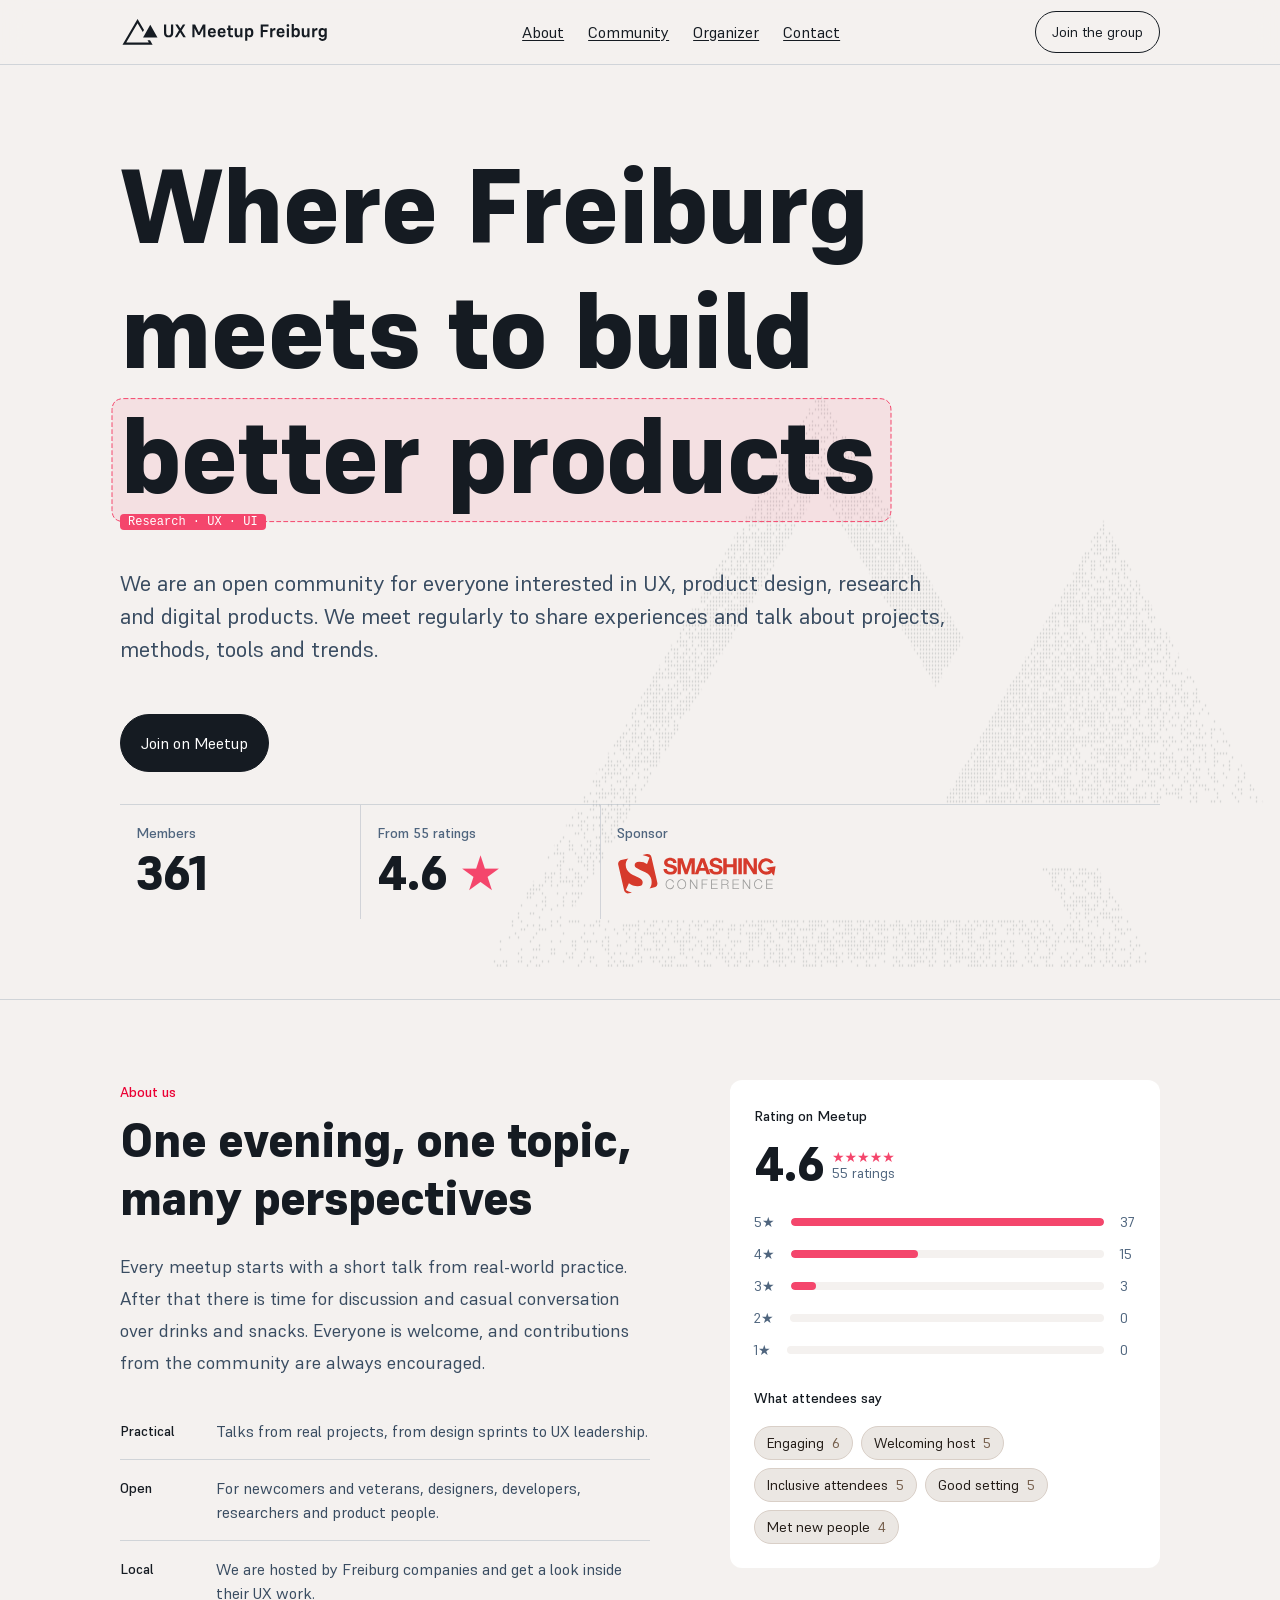
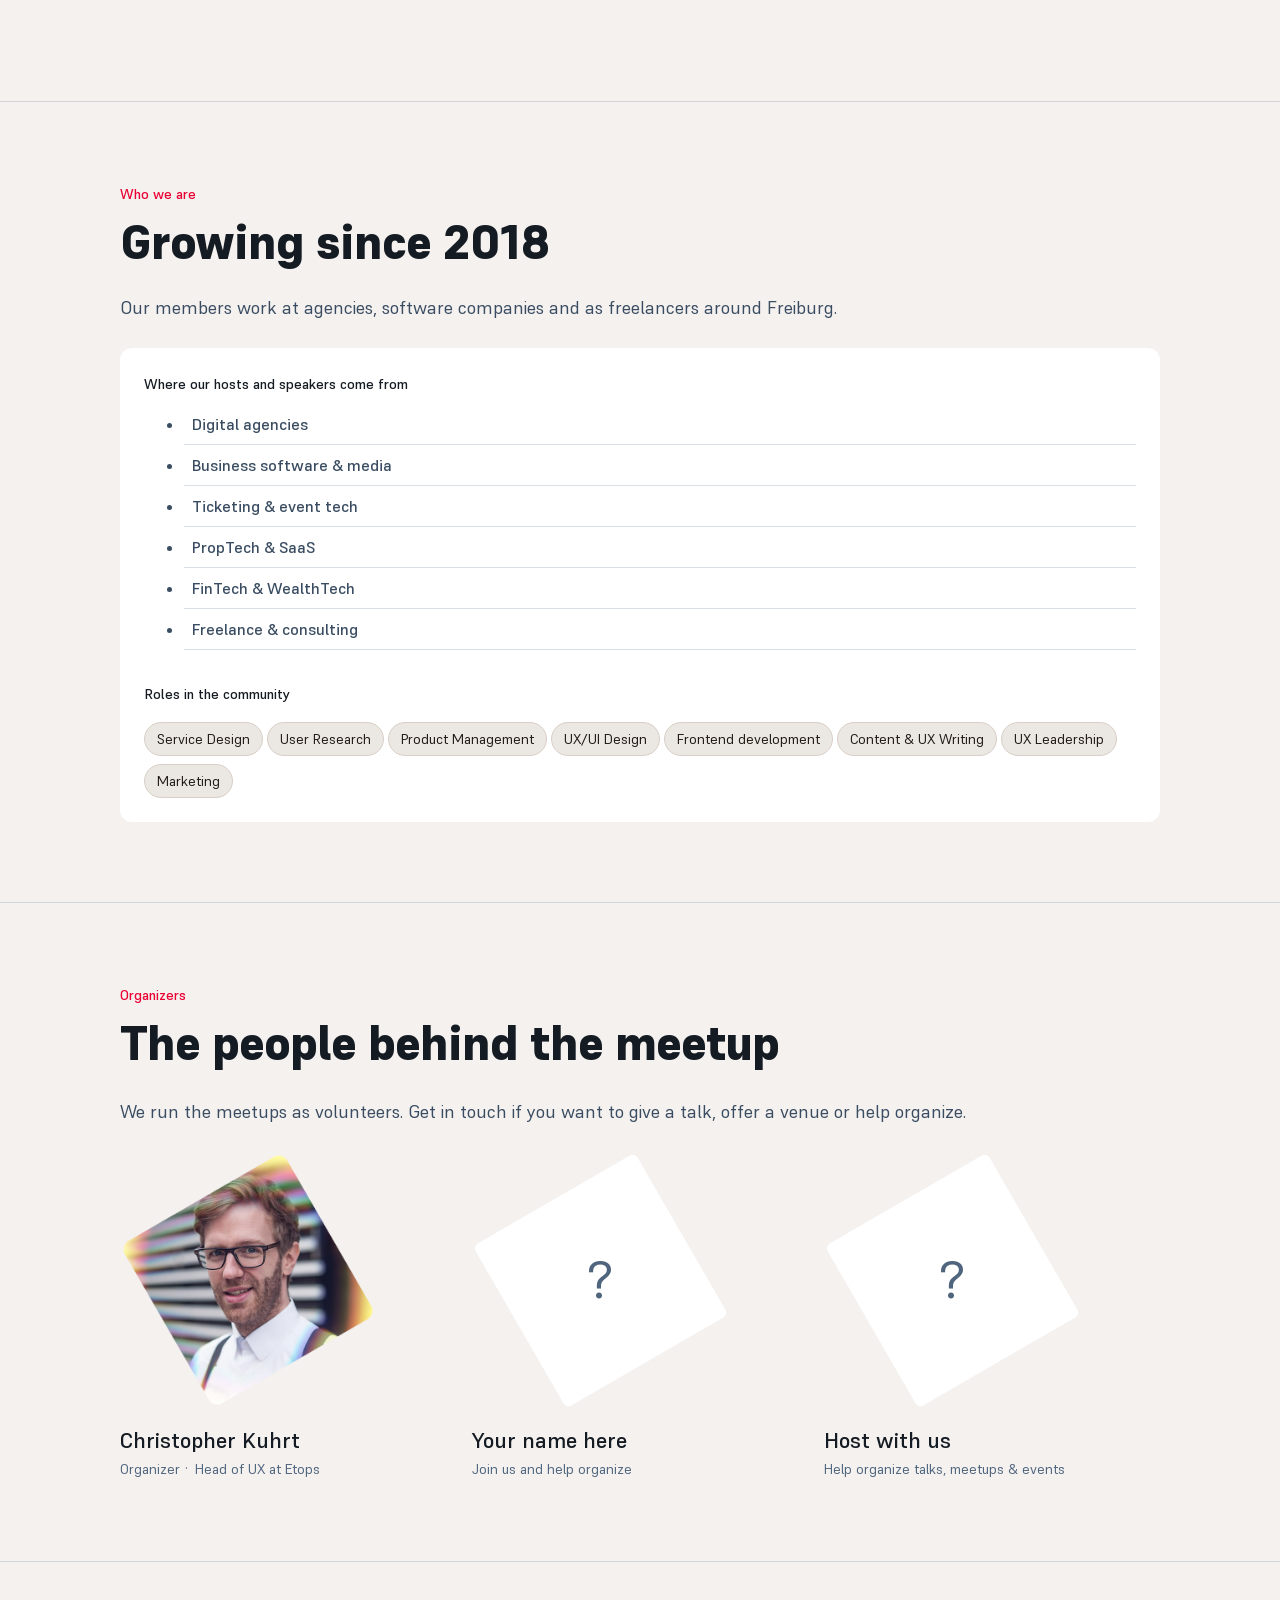
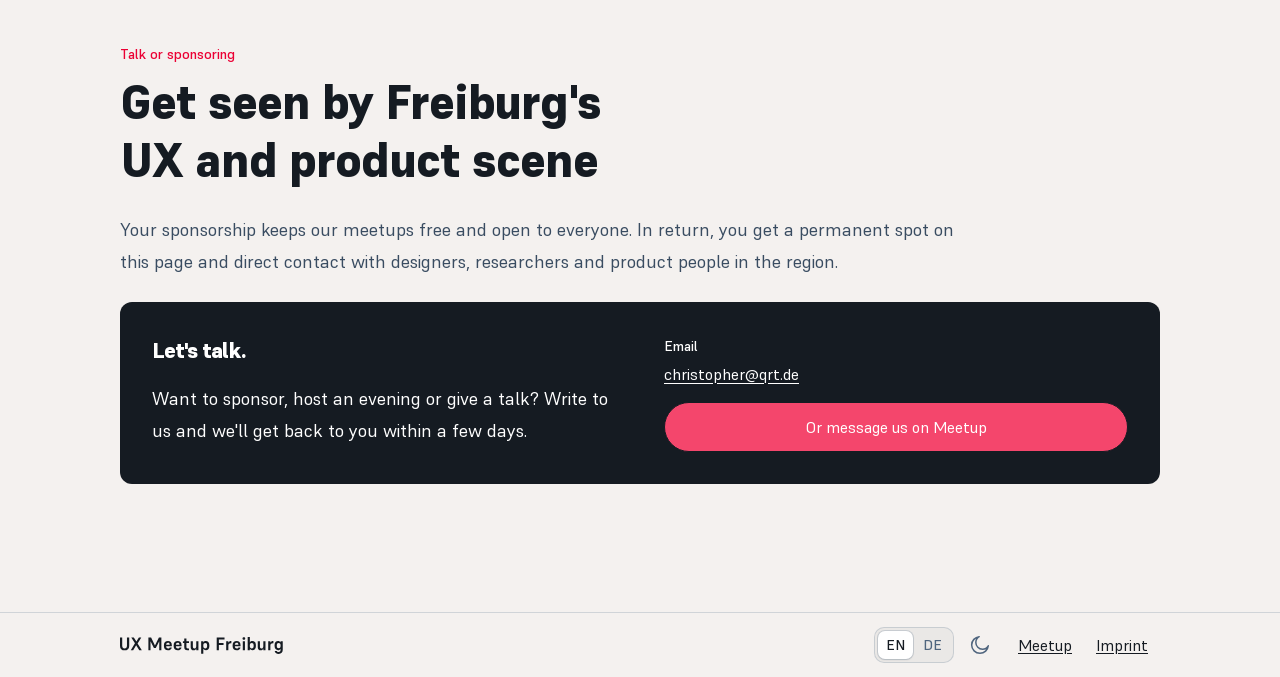
==== commit d726b260: "fixes" ====
--- a/index.html
+++ b/index.html
@@ -93,7 +93,7 @@
           <h2 class="font-heading-md" data-i18n="about.title">One evening, one topic, many perspectives</h2>
         </div>
         <p class="font-text-lg font-color-regular measure" data-i18n="about.text">Every meetup starts with a short talk from real-world practice. After that there is time for discussion and casual conversation over drinks and snacks. Everyone is welcome, and contributions from the community are always encouraged.</p>
-        <dl class="values">
+        <dl>
           <div class="value"><dt class="font-label" data-i18n="about.practical">Practical</dt><dd data-i18n="about.practicalText">Talks from real projects, from design sprints to UX leadership.</dd></div>
           <div class="value"><dt class="font-label" data-i18n="about.open">Open</dt><dd data-i18n="about.openText">For newcomers and veterans, designers, developers, researchers and product people.</dd></div>
           <div class="value"><dt class="font-label" data-i18n="about.local">Local</dt><dd data-i18n="about.localText">We are hosted by Freiburg companies and get a look inside their UX work.</dd></div>
@@ -138,7 +138,7 @@
       <div class="card domains stack stack-xl">
         <div class="stack stack-sm">
           <p class="font-label" data-i18n="community.domains">Where our hosts and speakers come from</p>
-          <ul class="domain-list">
+          <ul>
             <li class="domain" data-i18n="community.agencies">Digital agencies</li>
             <li class="domain" data-i18n="community.software">Business software &amp; media</li>
             <li class="domain" data-i18n="community.ticketing">Ticketing &amp; event tech</li>
--- a/css/styles.css
+++ b/css/styles.css
@@ -60,7 +60,7 @@
     --text-xl:1.375rem; --leading-xl:2.0625rem;    /* 22/33 */
     --text-heading-sm:1.375rem; --leading-heading-sm:2.0625rem; /* 22/33 */
     --text-heading-md:3rem;     --leading-heading-md:3.6rem;    /* 48/57.6 */
-    --text-display-xl:6.5rem;   --leading-display-xl:110%;  /* 104/114.4 */
+    --text-display-xl:6.5rem;   --leading-display-xl:120%;  /* 104/114.4 */
     --tracking-display-xl:-2px; --tracking-heading:-1px;
 
     /* spacing (4px grid: --space-N = N × 4px) */
@@ -179,7 +179,7 @@
   .logo-mark{width:40px;height:40px}
   .logo-word{width:auto;height:18px;margin-top:2px}
   .navlinks{flex:1;display:flex;align-items:center;justify-content:center;height:54px}
-  .navlinks a,.footlinks a,.fmenu-links a{display:flex;align-items:center;height:54px;padding-inline:var(--space-3);font-size:var(--text-sm);line-height:var(--leading-sm);color:var(--fg-strong);text-decoration:underline;text-underline-position:from-font}
+  .navlinks a,.footlinks a,.fmenu-links a{display:flex;align-items:center;height:54px;padding-inline:var(--space-3);font-size:var(--text-md);line-height:var(--leading-sm);color:var(--fg-strong);text-decoration:underline;text-underline-position:from-font}
   .navlinks a:hover,.footlinks a:hover{color:var(--fg-brand)}
 
   /* icons + theme toggle (Figma: Theme-Toggle 36×36, moon/sun 20) */
@@ -311,7 +311,7 @@
     .footlinks a{height:44px;font-size:var(--text-md);padding-inline:0}
     .foot-prefs{display:none} /* language lives in the menu, theme in the pill */
 
-    .fmenu{display:block;position:fixed;z-index:var(--z-menu);right:var(--space-2);bottom:calc(9px + env(safe-area-inset-bottom,0px));width:268px;height:312px;pointer-events:none;
+    .fmenu{display:block;position:fixed;z-index:var(--z-menu);right:var(--space-2);bottom:calc(9px + env(safe-area-inset-bottom,0px));width:300px;height:312px;pointer-events:none;
       border:1px solid var(--stroke);border-radius:28px;
       clip-path:inset(256px 7px 7px 108px round 24px);transition:clip-path .42s var(--ease-spring)}
     .fmenu.open{clip-path:inset(-1px round 28px);pointer-events:auto;background:var(--surface100);box-shadow:0 12px 40px rgb(var(--shadow-rgb) / .18)}
@@ -344,4 +344,3 @@
   .font-color-regular{color:var(--fg-regular)}
   .font-color-light{color:var(--fg-light)}
   .measure{max-width:850px}
-}
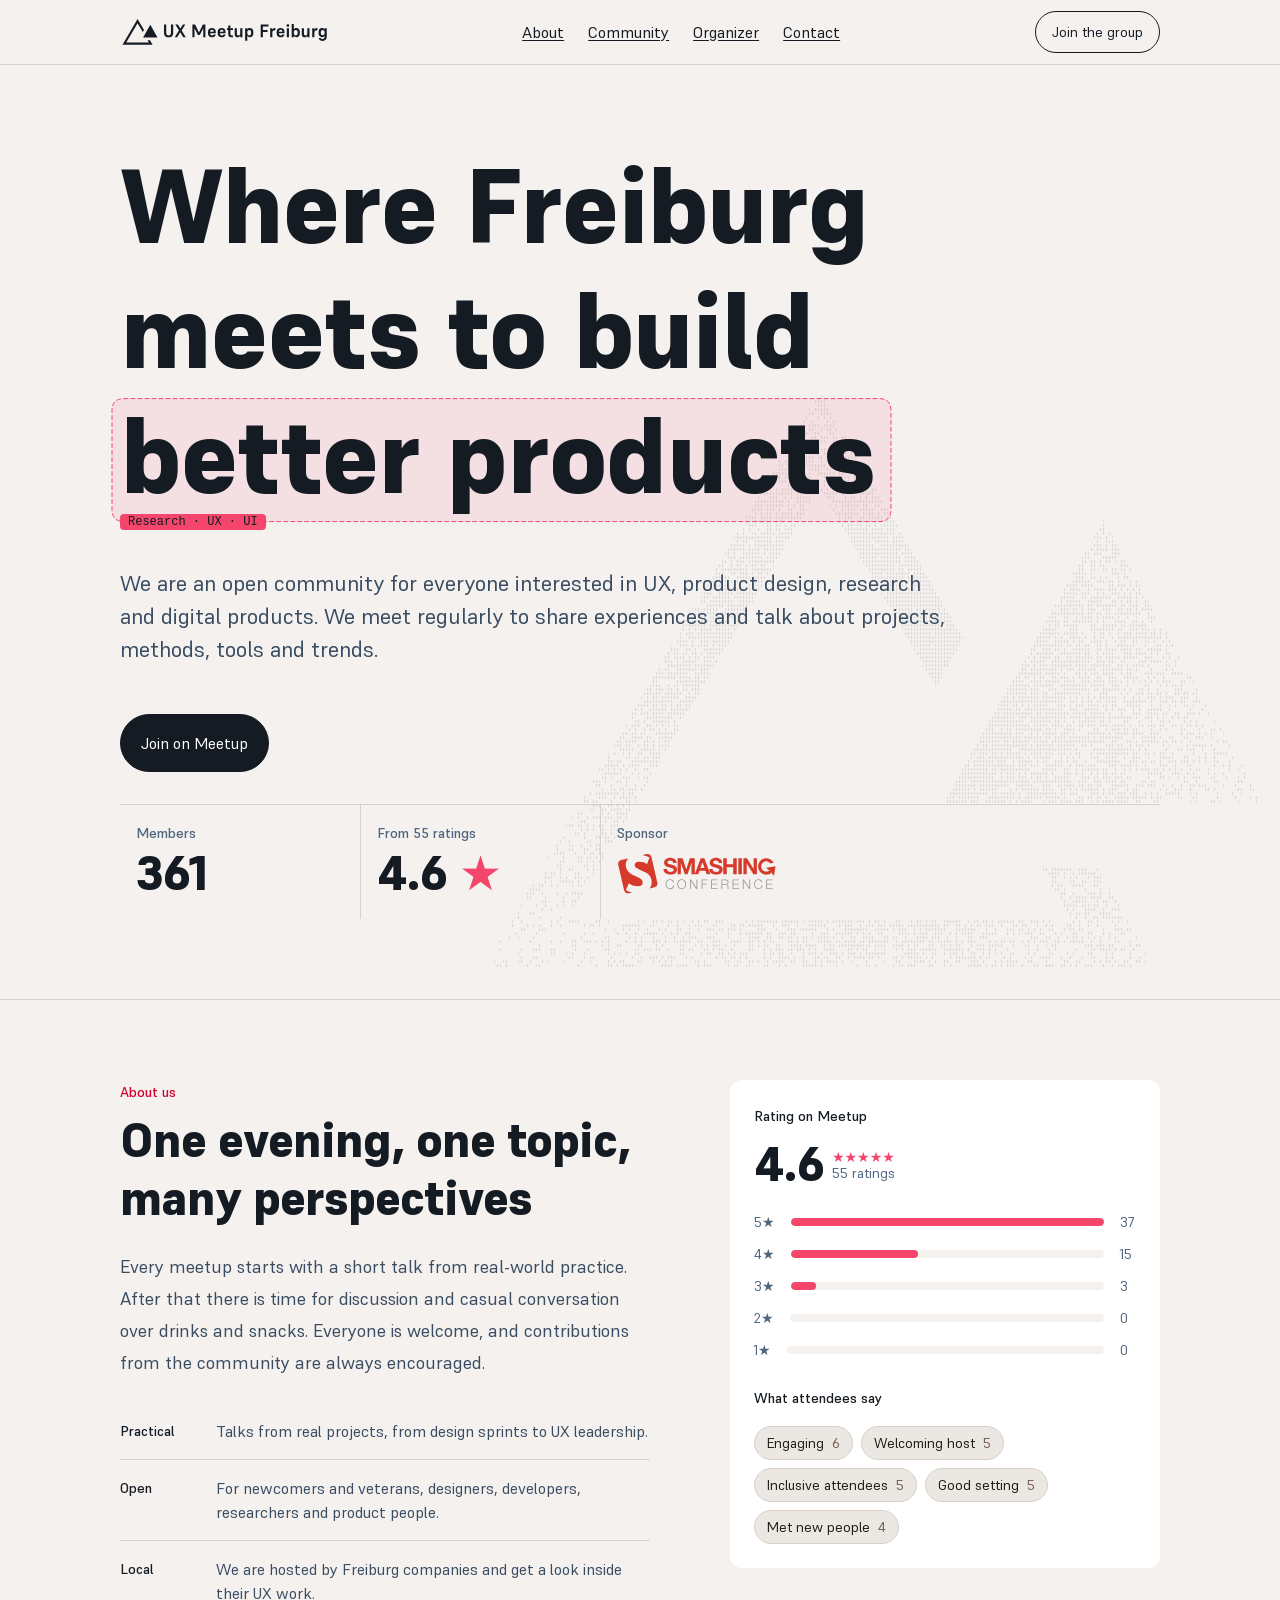
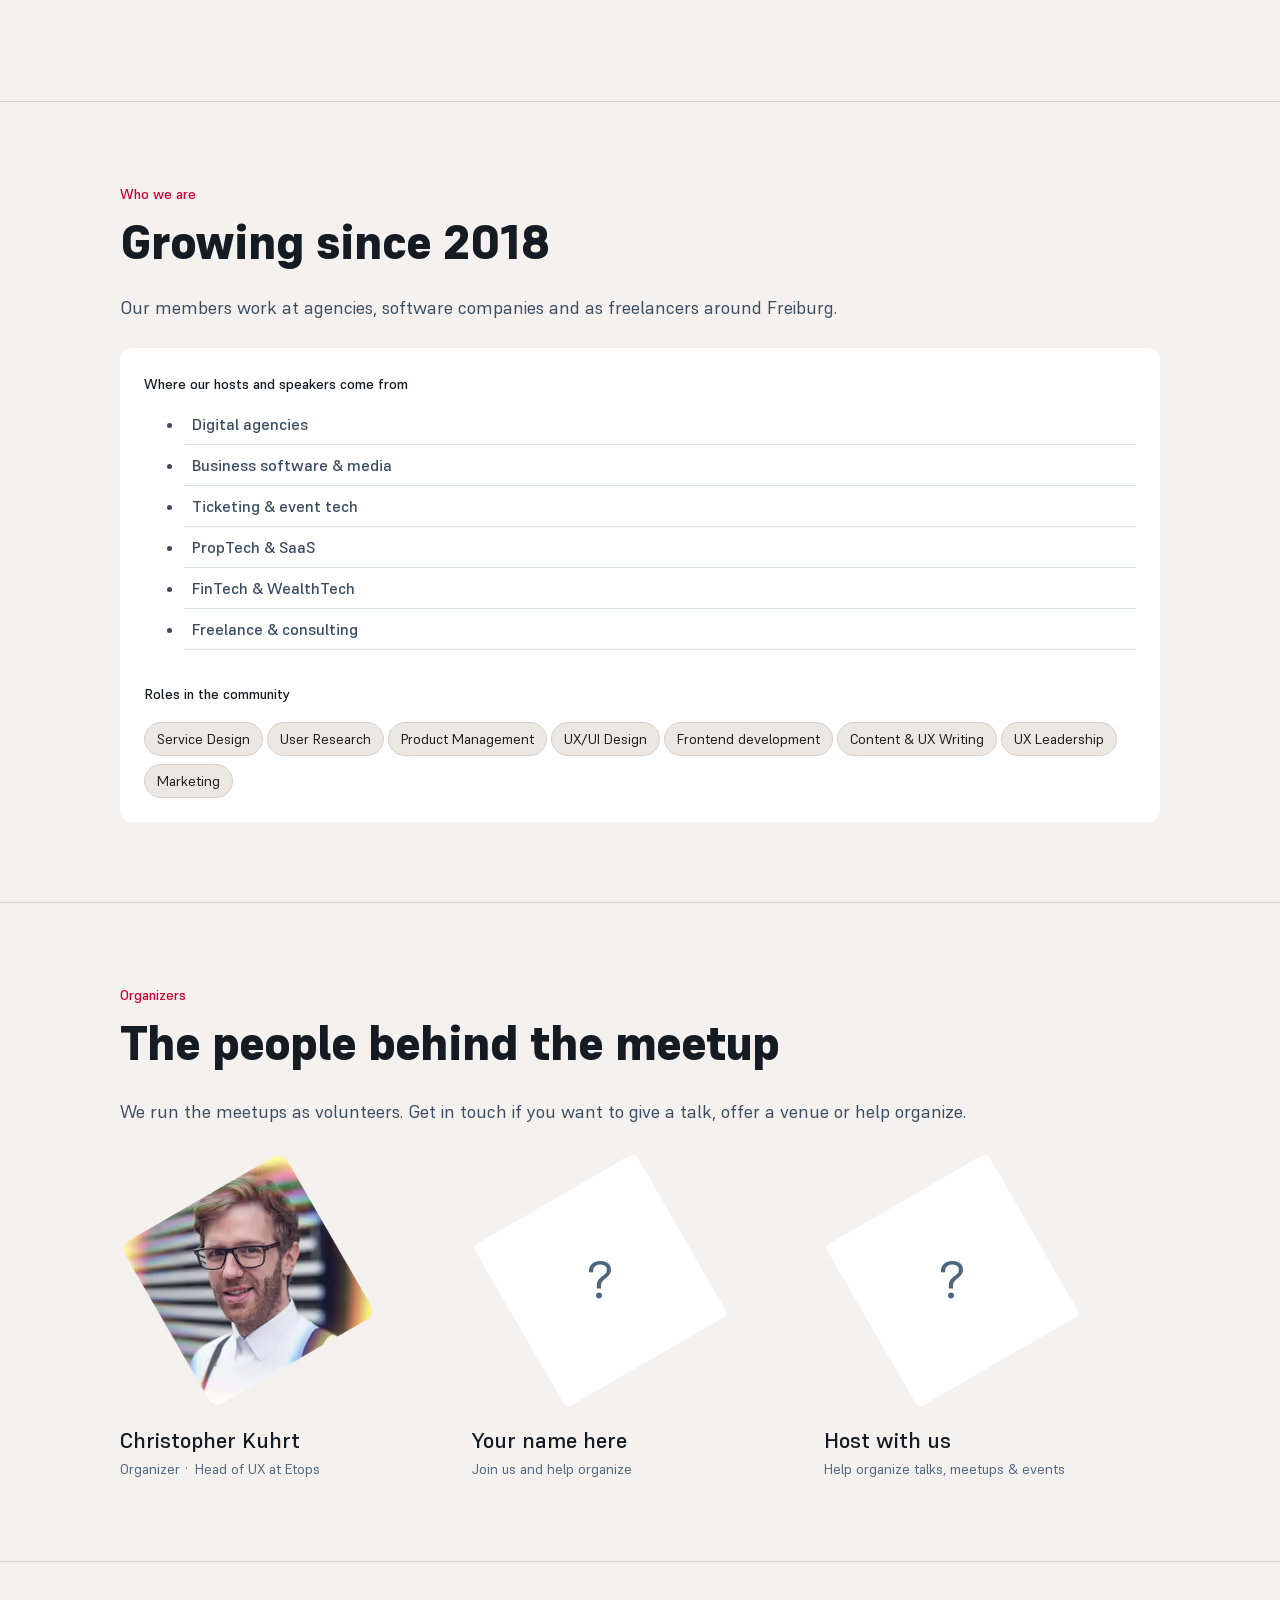
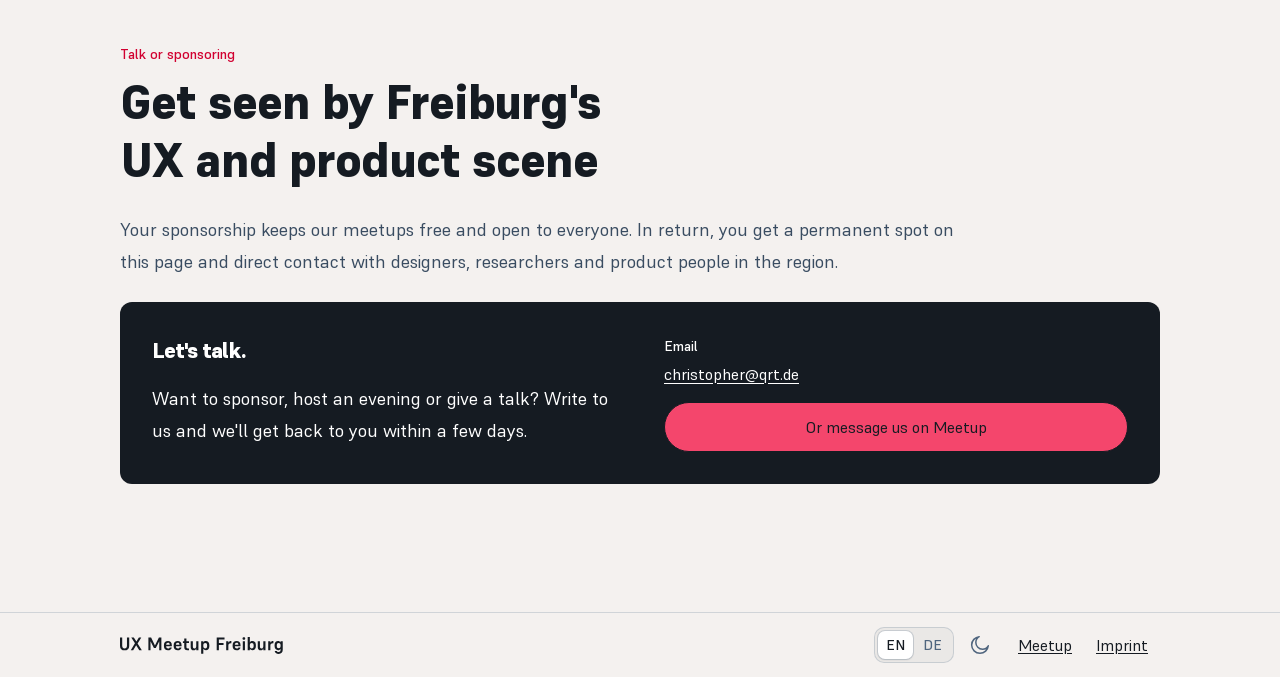
==== commit 569c80ce: "fixes and performance" ====
--- a/index.html
+++ b/index.html
@@ -17,11 +17,370 @@
 <meta name="twitter:title" content="UX Meetup Freiburg">
 <meta name="twitter:description" content="An open community for UX, product design, research and digital products in Freiburg. Join local meetups, share experiences and build better products together.">
 <meta name="twitter:image" content="https://uxmf.de/assets/images/hero-art-light.png">
-<link rel="icon" href="assets/logos/logo-mark-favicon.svg" type="image/svg+xml" media="(prefers-color-scheme: light)" data-theme-favicon="light">
-<link rel="icon" href="assets/logos/logo-mark-favicon-dark.svg" type="image/svg+xml" media="(prefers-color-scheme: dark)" data-theme-favicon="dark">
-<link rel="preload" href="fonts/Supreme-Extrabold.woff2" as="font" type="font/woff2" crossorigin>
-<link rel="stylesheet" href="fonts/fonts.css">
-<link rel="stylesheet" href="css/styles.css">
+<link rel="icon" href="assets/logos/logo-mark-favicon.svg?v=8f0aa447" type="image/svg+xml" media="(prefers-color-scheme: light)" data-theme-favicon="light">
+<link rel="icon" href="assets/logos/logo-mark-favicon-dark.svg?v=a31119a7" type="image/svg+xml" media="(prefers-color-scheme: dark)" data-theme-favicon="dark">
+<link rel="preload" href="fonts/Supreme-Regular.woff2?v=333ad36e" as="font" type="font/woff2" crossorigin>
+<link rel="preload" href="fonts/Supreme-Medium.woff2?v=36d7f7ea" as="font" type="font/woff2" crossorigin>
+<link rel="preload" href="fonts/Supreme-Extrabold.woff2?v=29b81427" as="font" type="font/woff2" crossorigin>
+<style>
+  /* Supreme (Fontshare, ITF Free Font License). woff2 first, ttf as fallback. */
+  @font-face{font-family:"Supreme";src:url("fonts/Supreme-Regular.woff2?v=333ad36e") format("woff2"),url("fonts/Supreme-Regular.ttf?v=875a5650") format("truetype");font-weight:400;font-style:normal;font-display:swap}
+  @font-face{font-family:"Supreme";src:url("fonts/Supreme-Medium.woff2?v=36d7f7ea") format("woff2"),url("fonts/Supreme-Medium.ttf?v=cd35aeb3") format("truetype");font-weight:500;font-style:normal;font-display:swap}
+  @font-face{font-family:"Supreme";src:url("fonts/Supreme-Extrabold.woff2?v=29b81427") format("woff2"),url("fonts/Supreme-Extrabold.ttf?v=05e3668d") format("truetype");font-weight:800;font-style:normal;font-display:swap}
+
+  /* Implemented from Figma "UX Freiburg Meetup" › Homepage (Desktop 1920 / Mobile 360, light + dark).
+     Tokens mirror the Figma variables. Inlined in index.html so no stylesheet blocks the first render.
+
+     Layer order decides the cascade, so selectors can stay flat (mostly one class):
+     reset → tokens → base → type → layout → components → utilities */
+  @layer reset, tokens, base, type, layout, components, utilities;
+
+  /* ───────────────────────── reset ───────────────────────── */
+  @layer reset{
+    *{box-sizing:border-box}
+    button{all:unset;box-sizing:border-box;cursor:pointer}
+    p,h1,h2,h3,dl,dd,ul{margin:0}
+    ul[class]{padding:0;list-style:none}
+    /* <picture> only picks the image source; the <img> inside keeps its own layout */
+    picture{display:contents}
+    source{display:none} /* otherwise they become (empty) flex items next to the img */
+  }
+
+  /* ───────────────────────── tokens ───────────────────────── */
+  @layer tokens{
+    :root{
+      /* palette (primitives) */
+      --ink-900:#151b22; --ink-800:#283441; --ink-700:#394c61; --ink-600:#4f657e; --ink-400:#8d9eb1; --ink-300:#a5b3c2; --ink-200:#c9d2dc;
+      --sand-100:#f4f1ef; --sand-200:#ebe7e3; --sand-300:#d9cfc7; --sand-700:#755e4b; --sand-900:#201914;
+      --pink-500:#f4466c; --red-600:#D10030; --white:#ffffff;
+
+      /* semantic colors: light-dark(light, dark), switched by color-scheme below */
+      --page-bg:light-dark(var(--sand-100),var(--ink-900));
+      --fg-strong:light-dark(var(--ink-900),var(--white));
+      --fg-regular:light-dark(var(--ink-700),var(--ink-200));
+      --fg-light:light-dark(var(--ink-600),var(--ink-400));
+      --fg-inverse:light-dark(var(--white),var(--ink-900));
+      --fg-brand:light-dark(var(--red-600),var(--pink-500));
+      --surface100:light-dark(var(--white),var(--ink-800));
+      --surface200:light-dark(var(--sand-100),var(--ink-700));
+      --bg-inverse:light-dark(var(--ink-900),var(--white));
+      --chip-bg:light-dark(var(--sand-200),var(--ink-900));
+      --chip-stroke:light-dark(var(--sand-300),var(--ink-800));
+      --chip-fg-strong:light-dark(var(--sand-900),var(--white));
+      --chip-fg:light-dark(var(--sand-700),var(--ink-300));
+      --btn-secondary:light-dark(var(--ink-900),var(--pink-500));
+      --btn-primary-bg:light-dark(var(--pink-500),var(--ink-900));
+      --brand:var(--pink-500); --stroke:#667d9540;
+      --btn-on-secondary:light-dark(var(--white),var(--ink-900));
+      --btn-on-primary:light-dark(var(--ink-900),var(--white)); 
+      --fg-on-brand:var(--ink-900);
+      --shadow-rgb:21 27 34;
+
+      /* theme switches for non-color properties (images, icons) */
+      --light-opacity:1; --dark-opacity:0; --logo-filter:none;
+      --icon-in:translateY(0) rotate(0) scale(1);
+      --moon-transform:var(--icon-in); --sun-transform:translateY(16px) rotate(35deg) scale(.7);
+
+      /* fonts */
+      --font-title:"Supreme", system-ui, sans-serif;
+      --font-body:"Supreme", system-ui, sans-serif;
+      --font-info:ui-monospace, Menlo, Consolas, monospace;
+      --weight-regular:400; --weight-medium:500; --weight-heavy:800;
+
+      /* type scale: size and line-height in rem, so both scale with the user's font size */
+      --text-xs:.75rem;   --leading-xs:.75rem;       /* 12/12 */
+      --text-sm:.875rem;  --leading-sm:1.5rem;       /* 14/24 */
+      --text-md:1rem;     --leading-md:1.5rem;       /* 16/24 */
+      --text-lg:1.125rem; --leading-lg:2rem;         /* 18/32 */
+      --text-xl:1.375rem; --leading-xl:2.0625rem;    /* 22/33 */
+      --text-heading-sm:1.375rem; --leading-heading-sm:2.0625rem; /* 22/33 */
+      --text-heading-md:3rem;     --leading-heading-md:3.6rem;    /* 48/57.6 */
+      --text-display-xl:6.5rem;   --leading-display-xl:120%;  /* 104/114.4 */
+      --tracking-display-xl:-2px; --tracking-heading:-1px;
+
+      /* spacing (4px grid: --space-N = N × 4px) */
+      --space-1:4px; --space-2:8px; --space-3:12px; --space-4:16px; --space-5:20px; --space-6:24px;
+      --space-8:32px; --space-12:48px; --space-20:80px; --space-32:128px;
+      --section-pad:var(--space-20);
+      --gutter:var(--space-4);
+
+      /* shape, motion, layering */
+      --radius-sm:4px; --radius-md:12px; --radius-pill:999px;
+      --dur-theme:.25s; --dur-lift:128ms; --ease-spring:cubic-bezier(.22,1,.36,1);
+      --z-header:40; --z-menu:50;
+
+      color-scheme:light dark;
+    }
+    :root[data-theme="light"]{color-scheme:light}
+    :root[data-theme="dark"]{color-scheme:dark}
+
+    /* dark switches (colors are handled by light-dark() above) */
+    @supports (color:light-dark(#000,#fff)){
+      @media (prefers-color-scheme:dark){:root:not([data-theme="light"]){
+        --light-opacity:0; --dark-opacity:1; --logo-filter:invert(1) brightness(2);
+        --moon-transform:translateY(-16px) rotate(-35deg) scale(.7); --sun-transform:var(--icon-in)}}
+      :root[data-theme="dark"]{
+        --light-opacity:0; --dark-opacity:1; --logo-filter:invert(1) brightness(2);
+        --moon-transform:translateY(-16px) rotate(-35deg) scale(.7); --sun-transform:var(--icon-in)}
+    }
+    /* browsers without light-dark() (before 2024) get the light theme */
+    @supports not (color:light-dark(#000,#fff)){
+      :root{
+        --page-bg:var(--sand-100); --fg-strong:var(--ink-900); --fg-regular:var(--ink-700); --fg-light:var(--ink-600);
+        --fg-inverse:var(--white); --fg-brand:var(--red-600); --surface100:var(--white); --surface200:var(--sand-100);
+        --bg-inverse:var(--ink-900); --chip-bg:var(--sand-200); --chip-stroke:var(--sand-300); --chip-fg-strong:var(--sand-900);
+        --chip-fg:var(--sand-700); --btn-secondary:var(--ink-900); --btn-primary-bg:var(--pink-500)}
+    }
+
+    /* Figma Mobile 360 */
+    @media (max-width:720px){
+      :root{
+        --section-pad:var(--space-12);
+        --text-display-xl:clamp(2.875rem,14.5vw,6.5rem); --leading-display-xl:1.1; --tracking-display-xl:-1px;
+        --text-heading-md:1.75rem; --leading-heading-md:2.1rem;    /* 28/33.6 */
+        --text-heading-sm:1.75rem; --leading-heading-sm:2.1rem;    /* 28/33.6 */
+      }
+    }
+  }
+
+  /* ───────────────────────── base ───────────────────────── */
+  @layer base{
+    html{scroll-behavior:smooth}
+    body{margin:0;background:var(--page-bg);color:var(--fg-strong);font-family:var(--font-body);font-size:var(--text-md);line-height:var(--leading-md);-webkit-font-smoothing:antialiased}
+    a{color:inherit}
+    :focus-visible{outline:2px solid var(--brand);outline-offset:3px;border-radius:var(--radius-sm)}
+    section[id]{scroll-margin-top:64px}
+    /* set by the <head> script while a non-English page waits for its translation (avoids a flash of English) */
+    :root[data-i18n-pending] body{visibility:hidden}
+    @media (prefers-reduced-motion:reduce){html{scroll-behavior:auto}}
+  }
+
+  /* ───────────────────────── type (one class per Figma text style) ───────────────────────── */
+  @layer type{
+    .font-display-xl{font-family:var(--font-title);font-weight:var(--weight-heavy);font-size:var(--text-display-xl);line-height:var(--leading-display-xl);letter-spacing:var(--tracking-display-xl)}
+    .font-heading-md{font-family:var(--font-title);font-weight:var(--weight-heavy);font-size:var(--text-heading-md);line-height:var(--leading-heading-md);letter-spacing:var(--tracking-heading);text-wrap:balance}
+    .font-heading-sm{font-family:var(--font-title);font-weight:var(--weight-heavy);font-size:var(--text-heading-sm);line-height:var(--leading-heading-sm);letter-spacing:var(--tracking-heading)}
+    .font-stat-number{font-family:var(--font-title);font-weight:var(--weight-heavy);font-size:3rem;line-height:3.6rem;letter-spacing:var(--tracking-heading)}
+    .font-text-xl{font-family:var(--font-body);font-weight:var(--weight-regular);font-size:var(--text-xl);line-height:var(--leading-xl)}
+    .font-text-lg{font-family:var(--font-body);font-weight:var(--weight-regular);font-size:var(--text-lg);line-height:var(--leading-lg)}
+    .font-text-sm{font-family:var(--font-body);font-weight:var(--weight-regular);font-size:var(--text-sm);line-height:var(--leading-sm)}
+    .font-text-xs{font-family:var(--font-info);font-weight:var(--weight-regular);font-size:var(--text-xs);line-height:var(--leading-xs)}
+    .font-label{font-family:var(--font-body);font-weight:var(--weight-medium);font-size:var(--text-sm);line-height:var(--leading-sm)}
+    .font-eyebrow{font-family:var(--font-body);font-weight:var(--weight-medium);font-size:var(--text-sm);line-height:var(--leading-sm);color:var(--fg-brand)}
+  }
+
+  /* ───────────────────────── layout ───────────────────────── */
+  @layer layout{
+    .section{border-top:1px solid var(--stroke);padding:var(--section-pad) var(--gutter);display:flex;justify-content:center;position:relative}
+    .wrap{width:100%;max-width:1040px;position:relative}
+    /* --stack-gap is reset on every .stack so nested stacks don't inherit their parent's gap */
+    .stack{--stack-gap:var(--space-4);display:flex;flex-direction:column;gap:var(--stack-gap)}
+    .stack-xs{--stack-gap:var(--space-1)}
+    .stack-sm{--stack-gap:var(--space-2)}
+    .stack-md{--stack-gap:var(--space-5)}
+    .stack-lg{--stack-gap:var(--space-6)}
+    .stack-xl{--stack-gap:var(--space-8)}
+  }
+
+  /* ───────────────────────── components ───────────────────────── */
+  @layer components{
+    /* light/dark asset crossfade */
+    .light-only{opacity:var(--light-opacity)}
+    .dark-only{opacity:var(--dark-opacity)}
+
+    /* card + chips */
+    .card{background:var(--surface100);border-radius:var(--radius-md);padding:var(--space-6);transition:background-color var(--dur-theme) ease,border-color var(--dur-theme) ease}
+    .chips{display:flex;flex-wrap:wrap;gap:var(--space-2) var(--space-1)}
+    .chips.loose{gap:var(--space-2)}
+    .chip{display:inline-flex;gap:var(--space-2);align-items:flex-end;padding:var(--space-1) var(--space-3);border:1px solid var(--chip-stroke);background:var(--chip-bg);border-radius:var(--radius-pill);font-size:var(--text-sm);line-height:var(--leading-sm);color:var(--chip-fg-strong);white-space:nowrap;transition:color var(--dur-theme) ease,background-color var(--dur-theme) ease,border-color var(--dur-theme) ease}
+    .chip-count{color:var(--chip-fg)}
+
+    /* buttons */
+    .btn{display:inline-flex;align-items:center;justify-content:center;border:1px solid;border-radius:var(--radius-pill);text-decoration:none}
+    .btn-outline{border-color:var(--btn-secondary);color:var(--btn-secondary);padding:var(--space-2) var(--space-4);font-size:var(--text-sm);line-height:var(--leading-sm);white-space:nowrap;transition:background .15s}
+    .btn-outline:hover{background:color-mix(in srgb,var(--btn-secondary) 8%,transparent)}
+    .btn-solid,.btn-primary{padding:var(--space-3) var(--space-5);font-size:var(--text-md);line-height:2rem;transition:transform var(--dur-lift) ease;will-change:transform}
+    .btn-solid:hover,.btn-primary:hover{transform:translateY(-2px)}
+    .btn-solid{background:var(--btn-secondary);border-color:var(--btn-secondary);color:var(--btn-on-secondary);align-self:flex-start}
+    .btn-primary{display:flex;height:50px;background:var(--btn-primary-bg);border-color:var(--bg-inverse);color:var(--btn-on-primary);text-align:center}
+
+    /* header + nav */
+    .header{position:sticky;top:0;z-index:var(--z-header);border-bottom:1px solid var(--stroke);display:flex;justify-content:center;background:color-mix(in srgb,var(--page-bg) 78%,transparent);backdrop-filter:blur(14px);-webkit-backdrop-filter:blur(14px);transition:background-color var(--dur-theme) ease,border-color var(--dur-theme) ease}
+    .nav{width:100%;max-width:1072px;height:64px;display:flex;align-items:center;justify-content:space-between;padding-inline:var(--gutter)}
+    .nav-actions{display:flex;align-items:center;gap:var(--space-2)}
+    .logo{display:flex;align-items:center;height:40px;text-decoration:none}
+    .logo-svg{display:flex;align-items:center;gap:var(--space-1);color:var(--fg-strong)}
+    .logo-svg .icon{filter:var(--logo-filter)}
+    .logo-mark{width:40px;height:40px}
+    .logo-word{width:auto;height:18px;margin-top:2px}
+    .navlinks{flex:1;display:flex;align-items:center;justify-content:center;height:54px}
+    .navlinks a,.footlinks a,.fmenu-links a{display:flex;align-items:center;height:54px;padding-inline:var(--space-3);font-size:var(--text-md);line-height:var(--leading-sm);color:var(--fg-strong);text-decoration:underline;text-underline-position:from-font}
+    .navlinks a:hover,.footlinks a:hover{color:var(--fg-brand)}
+
+    /* icons + theme toggle (Figma: Theme-Toggle 36×36, moon/sun 20) */
+    .icon{flex:none;max-width:none}
+    .ico-menu{display:block;width:24px;height:24px;fill:none;stroke:currentColor;stroke-width:2;stroke-linecap:round;stroke-linejoin:round}
+    .ico-moon,.ico-sun{width:20px;height:20px;fill:none;stroke:currentColor;stroke-width:1.5;stroke-linecap:round;stroke-linejoin:round}
+    .ico-moon{opacity:var(--light-opacity);transform:var(--moon-transform)}
+    .ico-sun{opacity:var(--dark-opacity);transform:var(--sun-transform)}
+    .theme-toggle{position:relative;display:flex;align-items:center;justify-content:center;width:36px;height:36px;padding:var(--space-2);border-radius:var(--radius-pill);color:var(--fg-light)}
+    .theme-toggle:hover{background:color-mix(in srgb,var(--fg-strong) 8%,transparent)}
+    .theme-toggle .icon,.fpill-theme .icon{position:absolute;left:50%;top:50%;margin:-10px;transition:opacity .3s ease,transform .5s var(--ease-spring),filter .35s ease}
+    .theme-toggle .icon{transition:transform .5s var(--ease-spring),filter .35s ease}
+
+    /* hero */
+    .hero{min-height:85dvh;padding:var(--section-pad) var(--gutter);display:flex;justify-content:center;align-items:center;position:relative;overflow:hidden}
+    .hero-art{position:absolute;right:var(--gutter);bottom:var(--space-8);width:780px;height:575px;pointer-events:none}
+    .hero-art img{position:absolute;inset:0;width:100%;height:100%;transition:opacity .55s ease}
+    .display{position:relative;max-width:850px}
+    .display-copy{position:relative;z-index:1}
+    .focus-graphic{position:absolute;inset:0;width:100%;height:100%;overflow:visible;pointer-events:none}
+    .focus-shape{fill:color-mix(in srgb,var(--brand) 10%,transparent);stroke:var(--brand);stroke-width:1;stroke-dasharray:4 3;stroke-linejoin:round;stroke-linecap:round;vector-effect:non-scaling-stroke;animation:focus-march 3s linear infinite}
+    @keyframes focus-march{to{stroke-dashoffset:-14}}
+    .focus-tag{position:absolute;left:0;top:0;z-index:2;background:var(--brand);color:var(--fg-on-brand);letter-spacing:0;padding:2px var(--space-2);border-radius:var(--radius-sm);white-space:nowrap}
+    .subtext{padding-block:var(--space-4);max-width:840px}
+
+    /* stats */
+    .stats{border-top:1px solid var(--stroke);display:flex;flex-wrap:wrap;max-width:1040px}
+    .stat{flex:1 0 0;min-width:160px;max-width:240px;padding:var(--space-4);display:flex;flex-direction:column}
+    .stat + .stat{border-left:1px solid var(--stroke)}
+    .stat.sponsor{max-width:none}
+    .stat-n{white-space:nowrap}
+    .star,.stars{color:var(--brand)}
+    .sponsor-logo{height:56px;padding-top:var(--space-2);display:flex;align-items:center}
+    .sponsor-logo img{width:160px;height:40px}
+
+    /* about */
+    .about{display:flex;gap:var(--space-20);align-items:flex-start}
+    .about-main{flex:1 0 0;min-width:0}
+    .value{display:flex;padding-block:var(--space-4);border-bottom:1px solid var(--stroke)}
+    .value:last-child{border-bottom:0}
+    .value dt{width:96px;flex:none}
+    .value dd{flex:1;min-width:0;color:var(--fg-regular)}
+
+    /* rating */
+    .rating{width:430px;flex:none}
+    .rating-top{display:flex;gap:var(--space-2);align-items:center;margin-top:var(--space-2)}
+    .rating-meta{display:flex;flex-direction:column;font-size:var(--text-sm);line-height:1rem;color:var(--fg-light)}
+    .bars{margin-top:var(--space-4)}
+    .bar{display:flex;align-items:center;gap:var(--space-4);font-size:var(--text-sm);line-height:var(--leading-sm);color:var(--fg-light);font-variant-numeric:tabular-nums}
+    .track{flex:1;height:8px;border-radius:var(--radius-pill);background:var(--surface200);overflow:hidden}
+    .fill{height:8px;border-radius:var(--radius-pill);background:var(--brand)}
+    .bar .n{width:16px}
+
+    /* community */
+    .domains{margin-top:var(--space-1)}
+    .domain{padding:var(--space-2);border-bottom:1px solid var(--stroke);font-weight:var(--weight-medium);color:var(--fg-regular)}
+
+    /* team */
+    .team{display:flex;gap:var(--space-4)}
+    .person{flex:1 0 0;min-width:0;display:flex;flex-direction:column;gap:var(--space-4)}
+    .portrait{width:256px;height:256px;max-width:100%}
+    .portrait-placeholder{position:relative;width:256px;height:256px;max-width:100%;display:grid;place-items:center;color:var(--fg-light)}
+    .portrait-placeholder::before{content:"";position:absolute;z-index:0;width:73%;aspect-ratio:1;border-radius:3%;background:var(--surface100);transform:rotate(-30deg)}
+    .portrait-placeholder span{position:relative;z-index:1;font-size:3.25rem;line-height:1}
+    .person-name{font-weight:var(--weight-medium);font-size:var(--text-xl);line-height:var(--leading-xl)}
+
+    /* sponsoring / talk */
+    .sponsoring{padding-bottom:var(--space-32)}
+    .talk{background:var(--bg-inverse);color:var(--fg-inverse);border-radius:var(--radius-md);padding:var(--space-8);display:flex;gap:var(--space-12);transition:color var(--dur-theme) ease,background-color var(--dur-theme) ease,border-color var(--dur-theme) ease}
+    .talk-col{flex:1 0 0;min-width:0}
+    .email a{text-underline-offset:3px}
+
+    /* footer */
+    .footer{border-top:1px solid var(--stroke);display:flex;justify-content:center;padding-inline:var(--gutter)}
+    .footer .nav{row-gap:var(--space-6)}
+    .footlinks{flex:1;display:flex;align-items:center;justify-content:flex-end;padding-left:var(--space-12)}
+    .foot-prefs{display:flex;align-items:center;gap:var(--space-2);margin-right:var(--space-2)}
+
+    /* language switcher: segmented control, active segment raised */
+    .lang-switch{display:flex;gap:2px;padding:3px;border:1px solid var(--stroke);border-radius:10px;background:color-mix(in srgb,var(--fg-strong) 4%,transparent)}
+    .lang-switch button{padding:2px var(--space-2);border-radius:7px;font-weight:var(--weight-medium);font-size:var(--text-sm);line-height:var(--leading-sm);color:var(--fg-light);transition:color .15s ease,background-color .15s ease}
+    .lang-switch button:hover{color:var(--fg-strong)}
+    .lang-switch button[aria-pressed="true"]{background:var(--surface100);color:var(--fg-strong);box-shadow:0 0 0 1px var(--stroke),0 1px 2px rgb(var(--shadow-rgb) / .12)}
+
+    /* legal dialog */
+    .legal-dialog{width:min(100% - 32px,560px);max-height:min(80dvh,680px);padding:0;border:1px solid var(--stroke);border-radius:var(--radius-md);background:var(--surface100);color:var(--fg-strong);box-shadow:0 24px 80px rgb(var(--shadow-rgb) / .28);overflow:hidden}
+    .legal-dialog[open]{display:flex;flex-direction:column;animation:legal-dialog-in .18s ease-out}
+    .legal-dialog::backdrop{background:rgb(var(--shadow-rgb) / .48);backdrop-filter:blur(3px)}
+    @keyframes legal-dialog-in{from{opacity:0;transform:translateY(8px)}to{opacity:1;transform:translateY(0)}}
+    .legal-dialog-head{display:flex;align-items:center;gap:var(--space-5);padding:var(--space-5) var(--space-6) 0;background:var(--surface100)}
+    .legal-dialog-title{font-family:var(--font-title);font-size:1.5rem;line-height:1.2;font-weight:var(--weight-heavy)}
+    .legal-dialog-content{flex:1;min-height:0;padding:var(--space-5) var(--space-6) var(--space-6);color:var(--fg-regular);font-size:.9375rem;line-height:1.6;overflow-y:auto}
+    .legal-dialog-content h3{color:var(--fg-strong);font-size:var(--text-md);line-height:1.4;font-weight:var(--weight-heavy)}
+    .legal-dialog-content a{color:var(--fg-brand);text-underline-offset:3px}
+    .legal-dialog-intro{color:var(--fg-light)}
+    .legal-dialog-actions{display:flex;justify-content:flex-end;padding:0 var(--space-6) var(--space-5);flex:none}
+    .legal-dialog-close{padding:var(--space-2) var(--space-3);border:1px solid var(--stroke);border-radius:6px;color:var(--fg-strong);font-size:var(--text-sm);line-height:1.25rem}
+    .legal-dialog-close:hover{background:var(--surface200)}
+
+    /* floating menu (Figma: Floating-Menu 153×48, Menu-Container 268×312 r28) — mobile only */
+    .fmenu{display:none}
+
+    /* ── responsive (Figma Mobile 360) ── */
+    @media (max-width:1100px){
+      .about{gap:var(--space-12)}
+      .rating{width:380px}
+    }
+    @media (max-width:900px){
+      .about{flex-direction:column}
+      .rating{width:100%}
+      .team{flex-direction:column}
+      .person{flex-direction:row;align-items:center}
+      .portrait{width:76.5px;height:76.5px}
+      .portrait-placeholder{width:76.5px;height:76.5px;flex:none}
+      .portrait-placeholder span{font-size:1.75rem}
+      .talk{flex-direction:column;gap:var(--space-8)}
+    }
+    @media (max-width:720px){
+      .logo-word{height:15px}
+      .navlinks{display:none}
+      .btn-outline{padding:var(--space-1) var(--space-3)}
+      .sponsoring{padding-bottom:var(--section-pad)}
+      .hero-art{right:0;top:var(--space-8);bottom:auto;width:360px;height:265px}
+      .stat{max-width:none}
+      .stat.sponsor{flex-basis:100%;border-left:0;border-top:1px solid var(--stroke)}
+      .footer{padding-bottom:72px}
+      .footer .nav{flex-direction:column;align-items:flex-start;height:auto;padding-block:var(--space-4)}
+      .footlinks{flex-direction:column;align-items:flex-start;padding-left:0;justify-content:flex-start}
+      .footlinks a{height:44px;font-size:var(--text-md);padding-inline:0}
+      .foot-prefs{display:none} /* language lives in the menu, theme in the pill */
+
+      .fmenu{display:block;position:fixed;z-index:var(--z-menu);right:var(--space-2);bottom:calc(9px + env(safe-area-inset-bottom,0px));width:300px;height:312px;pointer-events:none;
+        border:1px solid var(--stroke);border-radius:28px;
+        clip-path:inset(256px 7px 7px 108px round 24px);transition:clip-path .42s var(--ease-spring)}
+      .fmenu.open{clip-path:inset(-1px round 28px);pointer-events:auto;background:var(--surface100);box-shadow:0 12px 40px rgb(var(--shadow-rgb) / .18)}
+      .fpill{position:absolute;right:7px;bottom:7px;height:48px;display:flex;align-items:center;justify-content:space-between;border-radius:var(--radius-pill);background:var(--bg-inverse);color:var(--fg-inverse);pointer-events:auto}
+      .fmenu.over-talk .fpill{background:var(--surface100);color:var(--fg-strong);box-shadow:0 0 0 1px var(--stroke),0 8px 24px rgb(var(--shadow-rgb) / .18)}
+      .fpill button{display:flex;align-items:center;gap:var(--space-2);height:48px;font-weight:var(--weight-medium);font-size:var(--text-sm);line-height:var(--leading-sm)}
+      .fpill-menu{padding:0 var(--space-4)}
+      .fpill-div{width:1px;height:24px;background:var(--stroke)}
+      .fpill-theme{position:relative;padding:0 var(--space-6)}
+      .fmenu-links{position:absolute;left:-1px;top:-1px;width:268px;padding:var(--space-4) var(--space-4) 0;display:flex;flex-direction:column}
+      /* links stagger: closing runs bottom-up, opening top-down (40ms steps) */
+      /* bottom-left of the open panel: left edge on the link text, vertically centered on the pill */
+      .fmenu-lang{position:absolute;left:24px;bottom:13px;--i:4}
+      .fmenu-links a,.fmenu-lang{opacity:0;transform:translateY(8px);transition:opacity .3s ease,transform .3s var(--ease-spring);transition-delay:calc(.22s - var(--i) * .04s)}
+      .fmenu-links a:nth-child(1){--i:0}
+      .fmenu-links a:nth-child(2){--i:1}
+      .fmenu-links a:nth-child(3){--i:2}
+      .fmenu-links a:nth-child(4){--i:3}
+      .fmenu.open .fmenu-links a,.fmenu.open .fmenu-lang{opacity:1;transform:none;transition-delay:calc(.1s + var(--i) * .04s)}
+    }
+
+    @media (prefers-reduced-motion:reduce){
+      .focus-shape{animation:none}
+      .legal-dialog[open]{animation:none}
+    }
+  }
+
+  /* ───────────────────────── utilities ───────────────────────── */
+  @layer utilities{
+    .font-color-regular{color:var(--fg-regular)}
+    .font-color-light{color:var(--fg-light)}
+    .measure{max-width:850px}
+  }
+</style>
 <script>/* runs before first paint. Keys must match THEME_KEY / LANG_KEY in js/main.js */
 (()=>{const root=document.documentElement;
 try{const theme=localStorage.getItem("uxfr-theme");if(theme)root.dataset.theme=theme}catch{}
@@ -35,7 +394,7 @@
 <header class="header">
   <nav class="nav" aria-label="Main navigation" data-i18n-label="nav.main">
     <a class="logo" href="#top" aria-label="UX Meetup Freiburg">
-      <span class="logo-svg" aria-hidden="true"><img class="icon logo-mark" src="assets/logos/logo-mark.svg" alt="" width="40" height="40"><img class="icon logo-word" src="assets/logos/wordmark.svg" alt="" width="127" height="14"></span>
+      <span class="logo-svg" aria-hidden="true"><img class="icon logo-mark" src="assets/logos/logo-mark.svg?v=f7200659" alt="" width="40" height="40"><img class="icon logo-word" src="assets/logos/wordmark.svg?v=60cf442c" alt="" width="127" height="14"></span>
     </a>
     <div class="navlinks">
       <a href="#about" data-i18n="nav.about">About</a>
@@ -57,8 +416,8 @@
     <a href="#contact" data-i18n="nav.contact">Contact</a>
   </nav>
   <div class="lang-switch fmenu-lang" role="group" aria-label="Language" data-i18n-label="lang.label">
-    <button type="button" data-lang="en" lang="en" aria-label="English" aria-pressed="true">EN</button>
-    <button type="button" data-lang="de" lang="de" aria-label="Deutsch" aria-pressed="false">DE</button>
+    <button type="button" data-lang="en" lang="en" aria-label="EN – English" aria-pressed="true">EN</button>
+    <button type="button" data-lang="de" lang="de" aria-label="DE – Deutsch" aria-pressed="false">DE</button>
   </div>
   <div class="fpill">
     <button class="fpill-menu" type="button" id="fmenu-btn" aria-expanded="false" aria-controls="fmenu-links"><svg class="icon ico-menu" aria-hidden="true" viewBox="0 0 24 24"><path d="M3 12H21M3 6H21M3 18H15"/></svg><span data-i18n="nav.menu">Menu</span></button>
@@ -70,8 +429,16 @@
 <main>
   <section class="hero">
     <div class="hero-art" aria-hidden="true">
-      <img class="light-only" src="assets/images/hero-art-light.png" alt="" width="780" height="575">
-      <img class="dark-only" src="assets/images/hero-art-dark.png" alt="" width="780" height="575">
+      <picture>
+        <source media="(prefers-color-scheme: dark)" srcset="data:image/svg+xml,%3Csvg%20xmlns='http://www.w3.org/2000/svg'%20width='780'%20height='575'/%3E" data-theme-placeholder>
+        <source type="image/webp" srcset="assets/images/hero-art-light.webp?v=de529212">
+        <img class="light-only" src="assets/images/hero-art-light.png?v=61774be0" alt="" width="780" height="575" fetchpriority="high">
+      </picture>
+      <picture>
+        <source media="(prefers-color-scheme: light)" srcset="data:image/svg+xml,%3Csvg%20xmlns='http://www.w3.org/2000/svg'%20width='780'%20height='575'/%3E" data-theme-placeholder>
+        <source type="image/webp" srcset="assets/images/hero-art-dark.webp?v=0a30713c">
+        <img class="dark-only" src="assets/images/hero-art-dark.png?v=d5fe8382" alt="" width="780" height="575" fetchpriority="high">
+      </picture>
     </div>
     <div class="wrap stack stack-xl">
       <h1 class="display font-display-xl"><svg class="focus-graphic" aria-hidden="true" focusable="false"><path class="focus-shape"></path></svg><span class="display-copy"><span data-i18n="hero.titlePre">Where Freiburg meets to build </span><span class="focus-text" data-i18n="hero.titleFocus">better products</span><span data-i18n="hero.titlePost"></span></span><span class="focus-tag font-text-xs" aria-hidden="true">Research · UX · UI</span></h1>
@@ -80,7 +447,7 @@
       <div class="stats">
         <div class="stat"><span class="font-label font-color-light" data-i18n="stats.members">Members</span><span class="stat-n font-stat-number">361</span></div>
         <div class="stat"><span class="font-label font-color-light" data-i18n="stats.ratings">From 55 ratings</span><span class="stat-n font-stat-number">4.6 <span class="star">★</span></span></div>
-        <div class="stat sponsor"><span class="font-label font-color-light" data-i18n="stats.sponsor">Sponsor</span><span class="sponsor-logo"><a href="https://smashingconf.com/" target="_blank" rel="noopener noreferrer"><img src="assets/logos/sponsor-smashing.svg" alt="Smashing Conference" width="160" height="40"></a></span></div>
+        <div class="stat sponsor"><span class="font-label font-color-light" data-i18n="stats.sponsor">Sponsor</span><span class="sponsor-logo"><a href="https://smashingconf.com/" target="_blank" rel="noopener noreferrer"><img src="assets/logos/sponsor-smashing.svg?v=aadaf263" alt="Smashing Conference" width="160" height="40"></a></span></div>
       </div>
     </div>
   </section>
@@ -165,7 +532,7 @@
       </div>
       <p class="font-text-lg font-color-regular measure" data-i18n="team.text">We run the meetups as volunteers. Get in touch if you want to give a talk, offer a venue or help organize.</p>
       <div class="team">
-        <div class="person"><img class="portrait" src="assets/images/portrait-christopher.png" alt="Christopher Kuhrt" width="256" height="256"><div><p class="person-name">Christopher Kuhrt</p><p class="font-text-sm font-color-light" data-i18n="team.chrisRole">Organizer · Head of UX at Etops</p></div></div>
+        <div class="person"><picture><source type="image/avif" srcset="assets/images/portrait-christopher-160.avif?v=a18574f4 160w, assets/images/portrait-christopher-256.avif?v=5ab4061d 256w, assets/images/portrait-christopher-306.avif?v=273abc1b 306w" sizes="(max-width: 900px) 77px, 256px"><source type="image/webp" srcset="assets/images/portrait-christopher-160.webp?v=7c47ebbf 160w, assets/images/portrait-christopher-256.webp?v=fb783c82 256w, assets/images/portrait-christopher-306.webp?v=8f6c5467 306w" sizes="(max-width: 900px) 77px, 256px"><img class="portrait" src="assets/images/portrait-christopher.png?v=a911ed1c" alt="Christopher Kuhrt" width="256" height="256" loading="lazy" decoding="async"></picture><div><p class="person-name">Christopher Kuhrt</p><p class="font-text-sm font-color-light" data-i18n="team.chrisRole">Organizer · Head of UX at Etops</p></div></div>
         <div class="person"><div class="portrait-placeholder" role="img" aria-label="Open organizer position" data-i18n-label="team.openOrganizer"><span aria-hidden="true">?</span></div><div><p class="person-name" data-i18n="team.yourName">Your name here</p><p class="font-text-sm font-color-light" data-i18n="team.yourNameText">Join us and help organize</p></div></div>
         <div class="person"><div class="portrait-placeholder" role="img" aria-label="Open host position" data-i18n-label="team.openHost"><span aria-hidden="true">?</span></div><div><p class="person-name" data-i18n="team.host">Host with us</p><p class="font-text-sm font-color-light" data-i18n="team.hostText">Help organize talks, meetups &amp; events</p></div></div>
       </div>
@@ -196,13 +563,13 @@
 <footer class="footer">
   <nav class="nav" aria-label="Footer" data-i18n-label="nav.footer">
     <a class="logo" href="#top" aria-label="UX Meetup Freiburg">
-      <span class="logo-svg" aria-hidden="true"><img class="icon logo-word" src="assets/logos/wordmark.svg" alt="" width="127" height="14"></span>
+      <span class="logo-svg" aria-hidden="true"><img class="icon logo-word" src="assets/logos/wordmark.svg?v=60cf442c" alt="" width="127" height="14"></span>
     </a>
     <div class="footlinks">
       <div class="foot-prefs">
         <div class="lang-switch" role="group" aria-label="Language" data-i18n-label="lang.label">
-          <button type="button" data-lang="en" lang="en" aria-label="English" aria-pressed="true">EN</button>
-          <button type="button" data-lang="de" lang="de" aria-label="Deutsch" aria-pressed="false">DE</button>
+          <button type="button" data-lang="en" lang="en" aria-label="EN – English" aria-pressed="true">EN</button>
+          <button type="button" data-lang="de" lang="de" aria-label="DE – Deutsch" aria-pressed="false">DE</button>
         </div>
         <button class="theme-toggle" type="button" data-theme-toggle aria-label="Switch to dark mode"><svg class="icon ico-moon" aria-hidden="true" viewBox="0 0 20 20"><path d="M18.2957 10.797C17.1482 12.8097 14.9826 14.1667 12.5 14.1667C8.81806 14.1667 5.83329 11.182 5.83329 7.50007C5.83329 5.01726 7.19052 2.85146 9.20352 1.7041C4.97475 2.10506 1.66663 5.66614 1.66663 9.99987C1.66663 14.6022 5.39759 18.3332 9.99996 18.3332C14.3335 18.3332 17.8944 15.0254 18.2957 10.797Z"/></svg><svg class="icon ico-sun" aria-hidden="true" viewBox="0 0 20 20"><path d="M9.99984 1.66699V3.33366M9.99984 16.667V18.3337M3.33317 10.0003H1.6665M5.2616 5.26209L4.08309 4.08358M14.7381 5.26209L15.9166 4.08358M5.2616 14.742L4.08309 15.9205M14.7381 14.742L15.9166 15.9205M18.3332 10.0003H16.6665M14.1665 10.0003C14.1665 12.3015 12.301 14.167 9.99984 14.167C7.69865 14.167 5.83317 12.3015 5.83317 10.0003C5.83317 7.69914 7.69865 5.83366 9.99984 5.83366C12.301 5.83366 14.1665 7.69914 14.1665 10.0003Z"/></svg></button>
       </div>
@@ -229,7 +596,7 @@
   </div>
   <form class="legal-dialog-actions" method="dialog"><button class="legal-dialog-close" aria-label="Close legal notice" data-i18n="legal.close" data-i18n-label="legal.closeLabel">Close</button></form>
 </dialog>
-<script src="js/i18n.js"></script>
-<script src="js/main.js"></script>
+<script src="js/i18n.js?v=2b2c6fe1"></script>
+<script src="js/main.js?v=0243111c"></script>
 </body>
 </html>
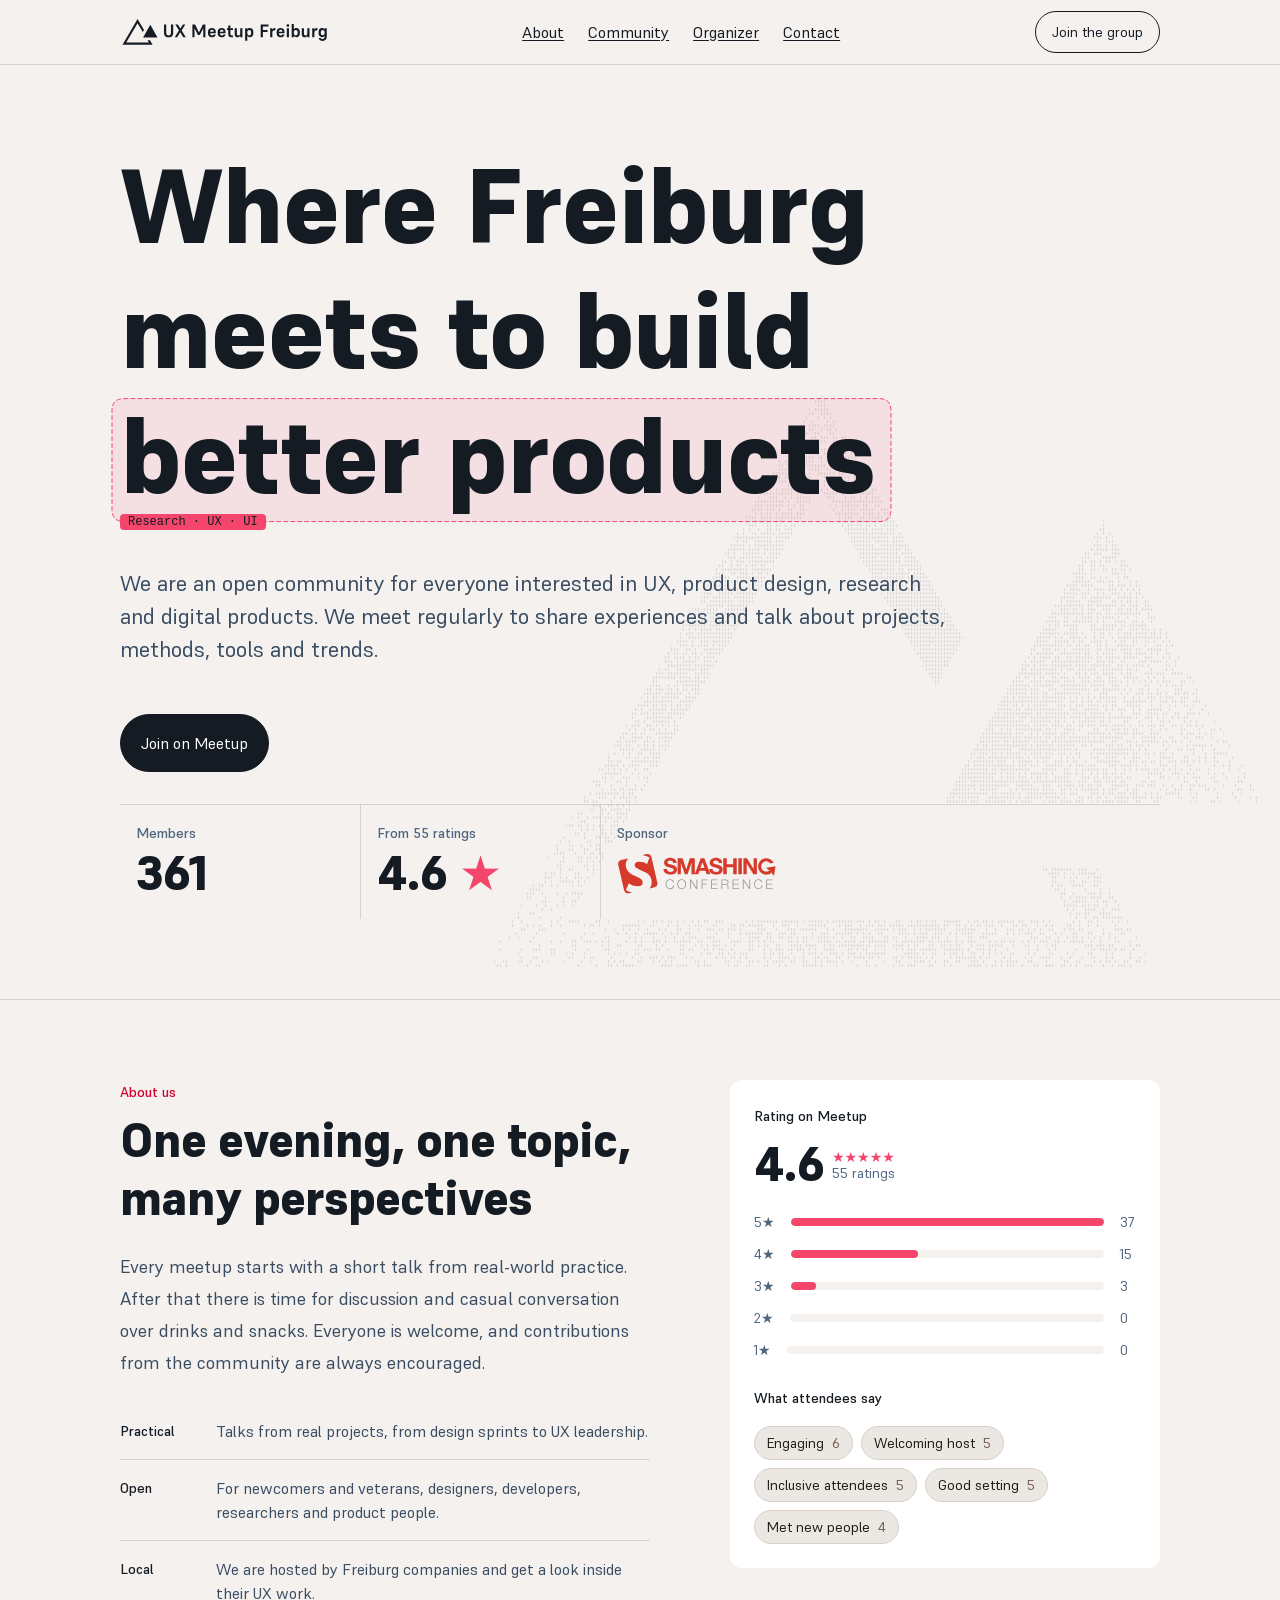
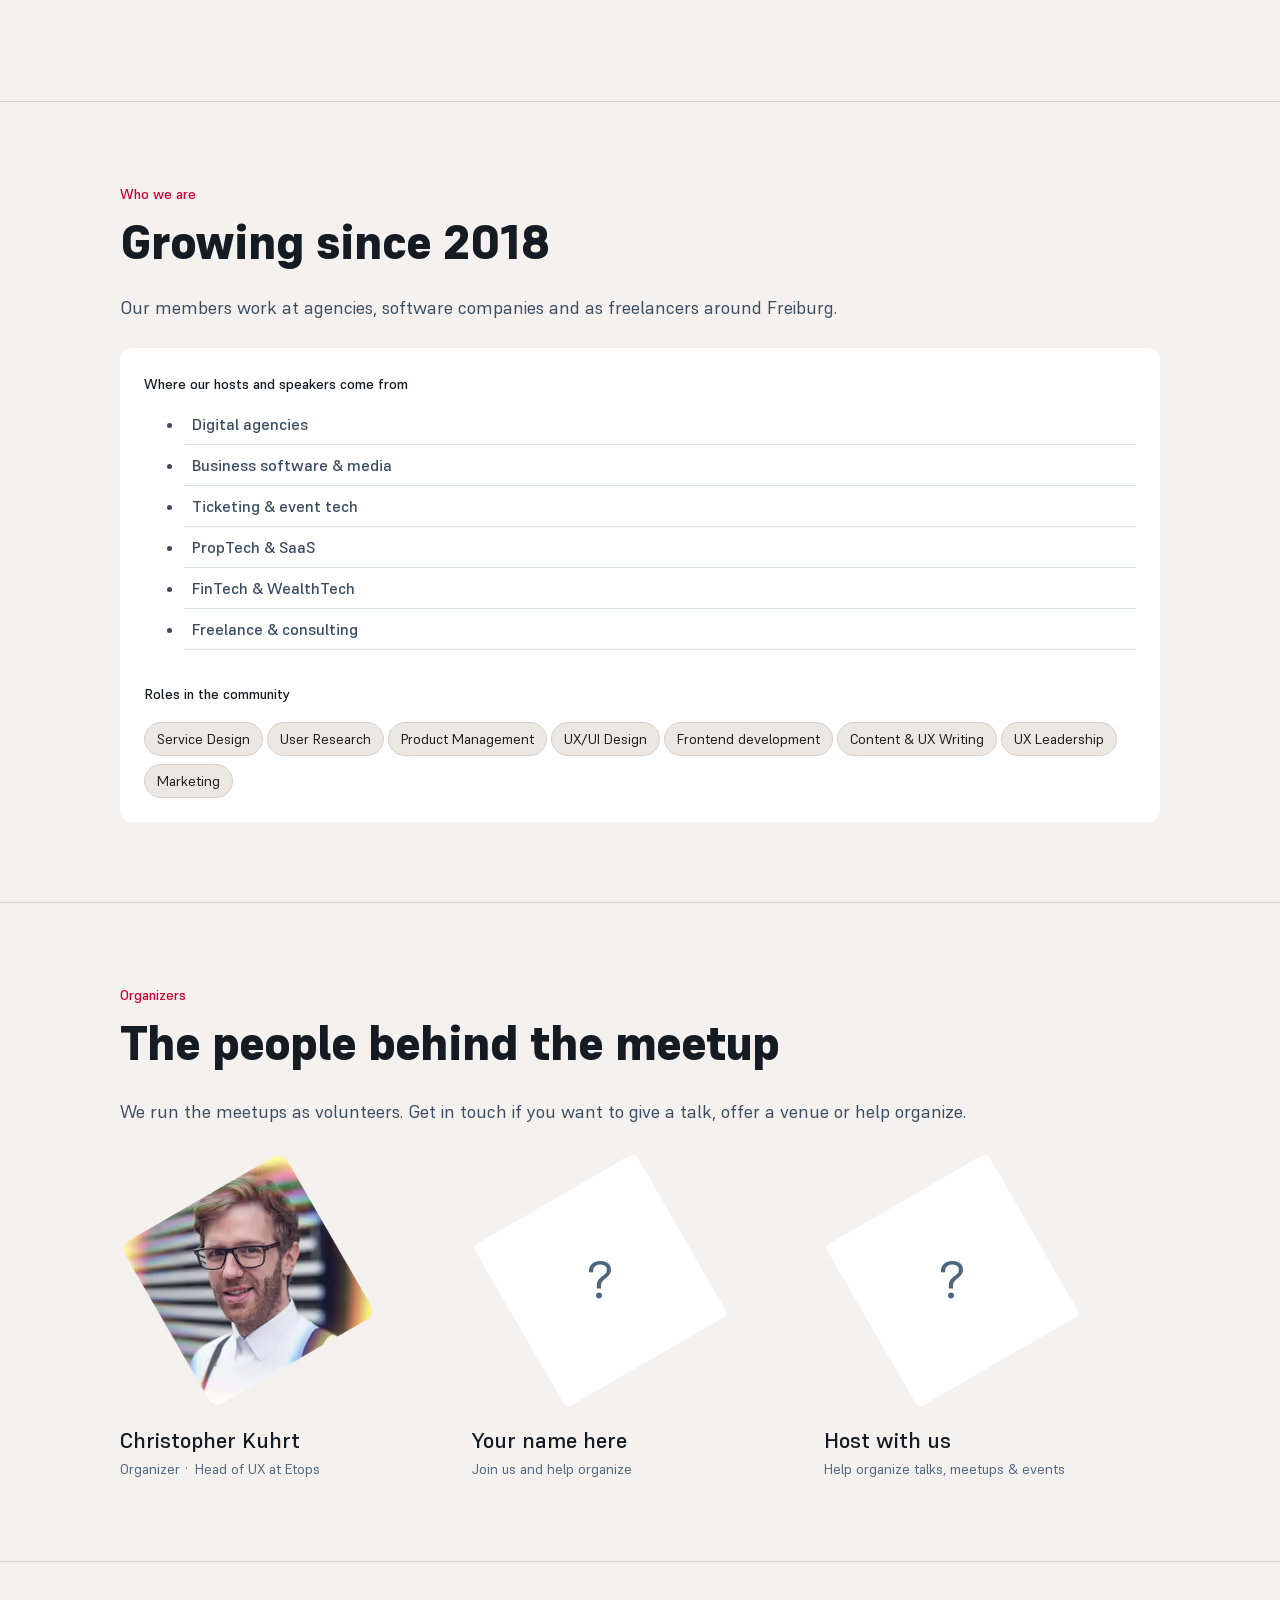
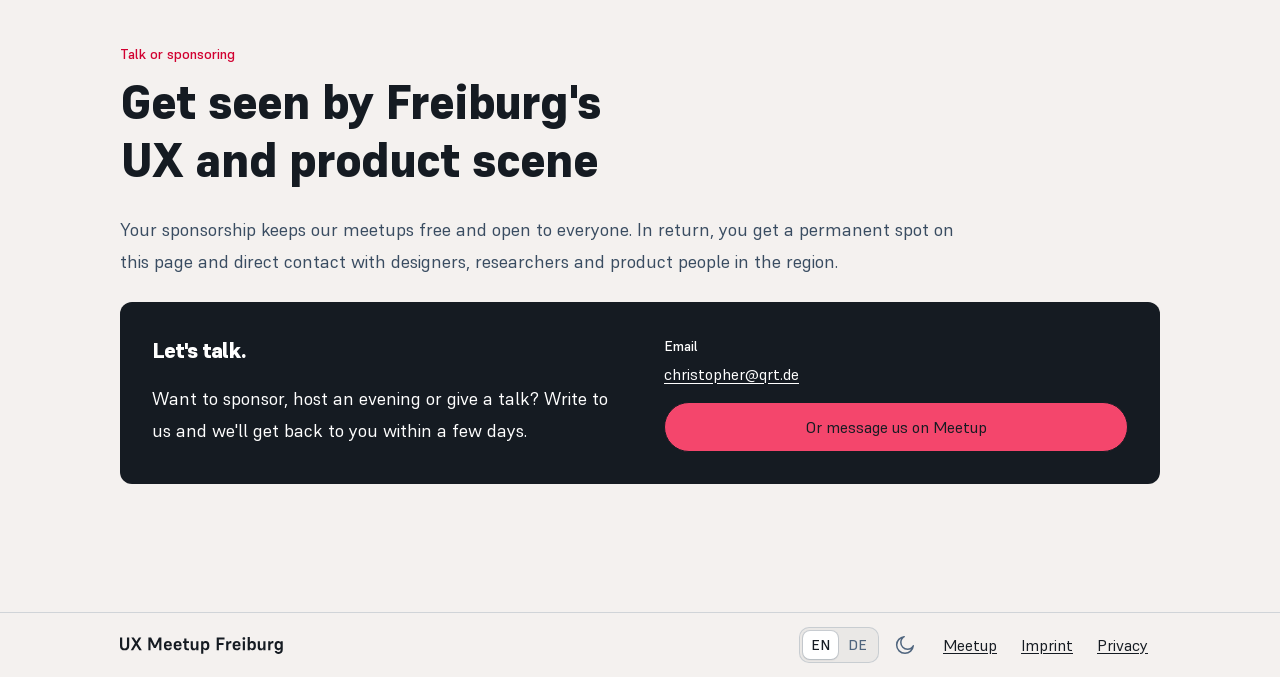
==== commit 260ecd37: "seo optimised" ====
--- a/index.html
+++ b/index.html
@@ -1,32 +1,96 @@
 <!doctype html>
-<html lang="en">
+<html lang="en" data-page="home">
 <head>
 <meta charset="utf-8">
 <meta name="viewport" content="width=device-width, initial-scale=1, viewport-fit=cover">
-<title>UX Meetup Freiburg</title>
-<meta name="description" content="UX Meetup Freiburg – an open community for UX, product design, research and digital products in Freiburg.">
+<!-- build:head (generated by tools/build.mjs from content/site.json – do not edit by hand) -->
+<title>UX Meetup Freiburg – UX, Product Design &amp; Research Community</title>
+<meta name="description" content="Free meetups in Freiburg since 2018: short talks from real UX and product projects, open discussion and drinks. For designers, researchers, devs and PMs.">
+<link rel="canonical" href="https://uxmf.de/">
+<link rel="alternate" hreflang="en" href="https://uxmf.de/">
+<link rel="alternate" hreflang="de" href="https://uxmf.de/de/">
+<link rel="alternate" hreflang="x-default" href="https://uxmf.de/">
 <meta property="og:type" content="website">
-<meta property="og:title" content="UX Meetup Freiburg">
-<meta property="og:description" content="An open community for UX, product design, research and digital products in Freiburg. Join local meetups, share experiences and build better products together.">
+<meta property="og:site_name" content="UX Meetup Freiburg">
+<meta property="og:title" content="UX Meetup Freiburg – UX, Product Design &amp; Research Community">
+<meta property="og:description" content="Free meetups in Freiburg since 2018: short talks from real UX and product projects, open discussion and drinks. For designers, researchers, devs and PMs.">
 <meta property="og:url" content="https://uxmf.de/">
-<meta property="og:image" content="https://uxmf.de/assets/images/hero-art-light.png">
-<meta property="og:image:width" content="780">
-<meta property="og:image:height" content="575">
-<meta property="og:image:alt" content="UX Meetup Freiburg illustration">
+<meta property="og:locale" content="en_US">
+<meta property="og:locale:alternate" content="de_DE">
+<meta property="og:image" content="https://uxmf.de/assets/images/og-image-en.png?v=9dc483ea">
+<meta property="og:image:type" content="image/png">
+<meta property="og:image:width" content="1200">
+<meta property="og:image:height" content="630">
+<meta property="og:image:alt" content="UX Meetup Freiburg – Where Freiburg meets to build better products">
 <meta name="twitter:card" content="summary_large_image">
-<meta name="twitter:title" content="UX Meetup Freiburg">
-<meta name="twitter:description" content="An open community for UX, product design, research and digital products in Freiburg. Join local meetups, share experiences and build better products together.">
-<meta name="twitter:image" content="https://uxmf.de/assets/images/hero-art-light.png">
-<link rel="icon" href="assets/logos/logo-mark-favicon.svg?v=8f0aa447" type="image/svg+xml" media="(prefers-color-scheme: light)" data-theme-favicon="light">
-<link rel="icon" href="assets/logos/logo-mark-favicon-dark.svg?v=a31119a7" type="image/svg+xml" media="(prefers-color-scheme: dark)" data-theme-favicon="dark">
-<link rel="preload" href="fonts/Supreme-Regular.woff2?v=333ad36e" as="font" type="font/woff2" crossorigin>
-<link rel="preload" href="fonts/Supreme-Medium.woff2?v=36d7f7ea" as="font" type="font/woff2" crossorigin>
-<link rel="preload" href="fonts/Supreme-Extrabold.woff2?v=29b81427" as="font" type="font/woff2" crossorigin>
+<meta name="twitter:title" content="UX Meetup Freiburg – UX, Product Design &amp; Research Community">
+<meta name="twitter:description" content="Free meetups in Freiburg since 2018: short talks from real UX and product projects, open discussion and drinks. For designers, researchers, devs and PMs.">
+<meta name="twitter:image" content="https://uxmf.de/assets/images/og-image-en.png?v=9dc483ea">
+<meta name="twitter:image:alt" content="UX Meetup Freiburg – Where Freiburg meets to build better products">
+<script type="application/ld+json">{
+  "@context": "https://schema.org",
+  "@graph": [
+    {
+      "@type": "Organization",
+      "@id": "https://uxmf.de/#organization",
+      "name": "UX Meetup Freiburg",
+      "url": "https://uxmf.de/",
+      "logo": {
+        "@type": "ImageObject",
+        "url": "https://uxmf.de/assets/logos/icon-512.png",
+        "width": 512,
+        "height": 512
+      },
+      "image": "https://uxmf.de/assets/images/og-image-en.png",
+      "description": "UX Meetup Freiburg is a volunteer-run community for UX, product design, user research and digital products in Freiburg im Breisgau. Free meetups with short talks from real projects since 2018.",
+      "foundingDate": "2018",
+      "email": "christopher@qrt.de",
+      "address": {
+        "@type": "PostalAddress",
+        "addressLocality": "Freiburg im Breisgau",
+        "addressRegion": "Baden-Württemberg",
+        "addressCountry": "DE"
+      },
+      "contactPoint": {
+        "@type": "ContactPoint",
+        "contactType": "customer support",
+        "email": "christopher@qrt.de",
+        "availableLanguage": [
+          "English",
+          "German"
+        ]
+      },
+      "sameAs": [
+        "https://www.meetup.com/ux-meetup-freiburg/"
+      ]
+    },
+    {
+      "@type": "WebSite",
+      "@id": "https://uxmf.de/#website",
+      "url": "https://uxmf.de/",
+      "name": "UX Meetup Freiburg",
+      "inLanguage": "en",
+      "publisher": {
+        "@id": "https://uxmf.de/#organization"
+      }
+    }
+  ]
+}</script>
+<!-- /build:head -->
+<link rel="icon" href="/assets/logos/logo-mark-favicon.svg?v=8f0aa447" type="image/svg+xml" media="(prefers-color-scheme: light)" data-theme-favicon="light">
+<link rel="icon" href="/assets/logos/logo-mark-favicon-dark.svg?v=a31119a7" type="image/svg+xml" media="(prefers-color-scheme: dark)" data-theme-favicon="dark">
+<link rel="apple-touch-icon" href="/assets/logos/apple-touch-icon.png?v=7e583517">
+<link rel="manifest" href="/site.webmanifest?v=f5d28548">
+<meta name="theme-color" content="#f4f1ef" media="(prefers-color-scheme: light)">
+<meta name="theme-color" content="#151b22" media="(prefers-color-scheme: dark)">
+<link rel="preload" href="/fonts/Supreme-Regular.woff2?v=333ad36e" as="font" type="font/woff2" crossorigin>
+<link rel="preload" href="/fonts/Supreme-Medium.woff2?v=36d7f7ea" as="font" type="font/woff2" crossorigin>
+<link rel="preload" href="/fonts/Supreme-Extrabold.woff2?v=29b81427" as="font" type="font/woff2" crossorigin>
 <style>
   /* Supreme (Fontshare, ITF Free Font License). woff2 first, ttf as fallback. */
-  @font-face{font-family:"Supreme";src:url("fonts/Supreme-Regular.woff2?v=333ad36e") format("woff2"),url("fonts/Supreme-Regular.ttf?v=875a5650") format("truetype");font-weight:400;font-style:normal;font-display:swap}
-  @font-face{font-family:"Supreme";src:url("fonts/Supreme-Medium.woff2?v=36d7f7ea") format("woff2"),url("fonts/Supreme-Medium.ttf?v=cd35aeb3") format("truetype");font-weight:500;font-style:normal;font-display:swap}
-  @font-face{font-family:"Supreme";src:url("fonts/Supreme-Extrabold.woff2?v=29b81427") format("woff2"),url("fonts/Supreme-Extrabold.ttf?v=05e3668d") format("truetype");font-weight:800;font-style:normal;font-display:swap}
+  @font-face{font-family:"Supreme";src:url("/fonts/Supreme-Regular.woff2?v=333ad36e") format("woff2"),url("/fonts/Supreme-Regular.ttf?v=875a5650") format("truetype");font-weight:400;font-style:normal;font-display:swap}
+  @font-face{font-family:"Supreme";src:url("/fonts/Supreme-Medium.woff2?v=36d7f7ea") format("woff2"),url("/fonts/Supreme-Medium.ttf?v=cd35aeb3") format("truetype");font-weight:500;font-style:normal;font-display:swap}
+  @font-face{font-family:"Supreme";src:url("/fonts/Supreme-Extrabold.woff2?v=29b81427") format("woff2"),url("/fonts/Supreme-Extrabold.ttf?v=05e3668d") format("truetype");font-weight:800;font-style:normal;font-display:swap}
 
   /* Implemented from Figma "UX Freiburg Meetup" › Homepage (Desktop 1920 / Mobile 360, light + dark).
      Tokens mirror the Figma variables. Inlined in index.html so no stylesheet blocks the first render.
@@ -39,7 +103,7 @@
   @layer reset{
     *{box-sizing:border-box}
     button{all:unset;box-sizing:border-box;cursor:pointer}
-    p,h1,h2,h3,dl,dd,ul{margin:0}
+    p,h1,h2,h3,h4,dl,dd,ul{margin:0}
     ul[class]{padding:0;list-style:none}
     /* <picture> only picks the image source; the <img> inside keeps its own layout */
     picture{display:contents}
@@ -150,8 +214,6 @@
     a{color:inherit}
     :focus-visible{outline:2px solid var(--brand);outline-offset:3px;border-radius:var(--radius-sm)}
     section[id]{scroll-margin-top:64px}
-    /* set by the <head> script while a non-English page waits for its translation (avoids a flash of English) */
-    :root[data-i18n-pending] body{visibility:hidden}
     @media (prefers-reduced-motion:reduce){html{scroll-behavior:auto}}
   }
 
@@ -295,24 +357,24 @@
 
     /* language switcher: segmented control, active segment raised */
     .lang-switch{display:flex;gap:2px;padding:3px;border:1px solid var(--stroke);border-radius:10px;background:color-mix(in srgb,var(--fg-strong) 4%,transparent)}
-    .lang-switch button{padding:2px var(--space-2);border-radius:7px;font-weight:var(--weight-medium);font-size:var(--text-sm);line-height:var(--leading-sm);color:var(--fg-light);transition:color .15s ease,background-color .15s ease}
-    .lang-switch button:hover{color:var(--fg-strong)}
-    .lang-switch button[aria-pressed="true"]{background:var(--surface100);color:var(--fg-strong);box-shadow:0 0 0 1px var(--stroke),0 1px 2px rgb(var(--shadow-rgb) / .12)}
-
-    /* legal dialog */
-    .legal-dialog{width:min(100% - 32px,560px);max-height:min(80dvh,680px);padding:0;border:1px solid var(--stroke);border-radius:var(--radius-md);background:var(--surface100);color:var(--fg-strong);box-shadow:0 24px 80px rgb(var(--shadow-rgb) / .28);overflow:hidden}
-    .legal-dialog[open]{display:flex;flex-direction:column;animation:legal-dialog-in .18s ease-out}
-    .legal-dialog::backdrop{background:rgb(var(--shadow-rgb) / .48);backdrop-filter:blur(3px)}
-    @keyframes legal-dialog-in{from{opacity:0;transform:translateY(8px)}to{opacity:1;transform:translateY(0)}}
-    .legal-dialog-head{display:flex;align-items:center;gap:var(--space-5);padding:var(--space-5) var(--space-6) 0;background:var(--surface100)}
-    .legal-dialog-title{font-family:var(--font-title);font-size:1.5rem;line-height:1.2;font-weight:var(--weight-heavy)}
-    .legal-dialog-content{flex:1;min-height:0;padding:var(--space-5) var(--space-6) var(--space-6);color:var(--fg-regular);font-size:.9375rem;line-height:1.6;overflow-y:auto}
-    .legal-dialog-content h3{color:var(--fg-strong);font-size:var(--text-md);line-height:1.4;font-weight:var(--weight-heavy)}
-    .legal-dialog-content a{color:var(--fg-brand);text-underline-offset:3px}
-    .legal-dialog-intro{color:var(--fg-light)}
-    .legal-dialog-actions{display:flex;justify-content:flex-end;padding:0 var(--space-6) var(--space-5);flex:none}
-    .legal-dialog-close{padding:var(--space-2) var(--space-3);border:1px solid var(--stroke);border-radius:6px;color:var(--fg-strong);font-size:var(--text-sm);line-height:1.25rem}
-    .legal-dialog-close:hover{background:var(--surface200)}
+    .lang-switch a{display:block;height:auto;text-decoration:none;padding:2px var(--space-2);border-radius:7px;font-weight:var(--weight-medium);font-size:var(--text-sm);line-height:var(--leading-sm);color:var(--fg-light);transition:color .15s ease,background-color .15s ease}
+    .lang-switch a:hover{color:var(--fg-strong)}
+    .lang-switch a[aria-current="page"]{background:var(--surface100);color:var(--fg-strong);box-shadow:0 0 0 1px var(--stroke),0 1px 2px rgb(var(--shadow-rgb) / .12)}
+
+    /* legal pages (impressum, privacy): plain text column */
+    .legal-page{min-height:60vh}
+    .prose{max-width:720px;color:var(--fg-regular)}
+    .prose h1{color:var(--fg-strong);margin-bottom:var(--space-4)}
+    .prose h2{color:var(--fg-strong);font-family:var(--font-title);font-weight:var(--weight-heavy);font-size:var(--text-xl);line-height:var(--leading-xl);letter-spacing:var(--tracking-heading);margin-top:var(--space-6)}
+    .prose p,.prose ul{margin-block:var(--space-2);font-size:var(--text-lg);line-height:var(--leading-lg)}
+    .prose a{color:var(--fg-brand);text-underline-offset:3px}
+
+    /* events (rendered by tools/build.mjs from content/events.json) */
+    .events{display:grid;grid-template-columns:repeat(auto-fill,minmax(300px,1fr));gap:var(--space-4)}
+    .event{display:flex;flex-direction:column;gap:var(--space-2)}
+    .event time{color:var(--fg-brand)}
+    .event-meta{color:var(--fg-light)}
+    .event a{color:var(--fg-strong);text-underline-offset:3px;margin-top:auto}
 
     /* floating menu (Figma: Floating-Menu 153×48, Menu-Container 268×312 r28) — mobile only */
     .fmenu{display:none}
@@ -370,7 +432,6 @@
 
     @media (prefers-reduced-motion:reduce){
       .focus-shape{animation:none}
-      .legal-dialog[open]{animation:none}
     }
   }
 
@@ -384,17 +445,15 @@
 <script>/* runs before first paint. Keys must match THEME_KEY / LANG_KEY in js/main.js */
 (()=>{const root=document.documentElement;
 try{const theme=localStorage.getItem("uxfr-theme");if(theme)root.dataset.theme=theme}catch{}
-let lang=null;try{lang=localStorage.getItem("uxfr-lang")}catch{}
-if(lang!=="en"&&lang!=="de")lang=(navigator.languages||[navigator.language]).map(l=>String(l).slice(0,2).toLowerCase()).find(l=>l==="en"||l==="de")||"en";
-root.lang=lang;
-/* hide the page until main.js has swapped in the translation; the timeout is a safety net if it never runs */
-if(lang!=="en"){root.dataset.i18nPending="";setTimeout(()=>delete root.dataset.i18nPending,2000)}})();</script>
+/* First visit to the English home page with a German browser: go to /de/. A language picked in the switcher is stored and always wins. */
+if(root.dataset.page==="home"&&root.lang==="en"){let lang=null;try{lang=localStorage.getItem("uxfr-lang")}catch{}
+if(!lang&&(navigator.languages||[navigator.language]).map(l=>String(l).slice(0,2).toLowerCase()).find(l=>l==="en"||l==="de")==="de")location.replace("/de/"+location.hash)}})();</script>
 </head>
 <body id="top">
 <header class="header">
   <nav class="nav" aria-label="Main navigation" data-i18n-label="nav.main">
-    <a class="logo" href="#top" aria-label="UX Meetup Freiburg">
-      <span class="logo-svg" aria-hidden="true"><img class="icon logo-mark" src="assets/logos/logo-mark.svg?v=f7200659" alt="" width="40" height="40"><img class="icon logo-word" src="assets/logos/wordmark.svg?v=60cf442c" alt="" width="127" height="14"></span>
+    <a class="logo" href="#top" aria-label="UX Meetup Freiburg – Home" data-i18n-label="nav.home">
+      <span class="logo-svg" aria-hidden="true"><img class="icon logo-mark" src="/assets/logos/logo-mark.svg?v=f7200659" alt="" width="40" height="40"><img class="icon logo-word" src="/assets/logos/wordmark.svg?v=60cf442c" alt="" width="127" height="14"></span>
     </a>
     <div class="navlinks">
       <a href="#about" data-i18n="nav.about">About</a>
@@ -415,10 +474,10 @@
     <a href="#organizer" data-i18n="nav.organizer">Organizer</a>
     <a href="#contact" data-i18n="nav.contact">Contact</a>
   </nav>
-  <div class="lang-switch fmenu-lang" role="group" aria-label="Language" data-i18n-label="lang.label">
-    <button type="button" data-lang="en" lang="en" aria-label="EN – English" aria-pressed="true">EN</button>
-    <button type="button" data-lang="de" lang="de" aria-label="DE – Deutsch" aria-pressed="false">DE</button>
-  </div>
+  <nav class="lang-switch fmenu-lang" aria-label="Language" data-i18n-label="lang.label">
+    <a href="/" hreflang="en" lang="en" data-lang-link="en" aria-label="EN – English" aria-current="page">EN</a>
+    <a href="/de/" hreflang="de" lang="de" data-lang-link="de" aria-label="DE – Deutsch">DE</a>
+  </nav>
   <div class="fpill">
     <button class="fpill-menu" type="button" id="fmenu-btn" aria-expanded="false" aria-controls="fmenu-links"><svg class="icon ico-menu" aria-hidden="true" viewBox="0 0 24 24"><path d="M3 12H21M3 6H21M3 18H15"/></svg><span data-i18n="nav.menu">Menu</span></button>
     <span class="fpill-div" aria-hidden="true"></span>
@@ -431,13 +490,13 @@
     <div class="hero-art" aria-hidden="true">
       <picture>
         <source media="(prefers-color-scheme: dark)" srcset="data:image/svg+xml,%3Csvg%20xmlns='http://www.w3.org/2000/svg'%20width='780'%20height='575'/%3E" data-theme-placeholder>
-        <source type="image/webp" srcset="assets/images/hero-art-light.webp?v=de529212">
-        <img class="light-only" src="assets/images/hero-art-light.png?v=61774be0" alt="" width="780" height="575" fetchpriority="high">
+        <source type="image/webp" srcset="/assets/images/hero-art-light.webp?v=de529212">
+        <img class="light-only" src="/assets/images/hero-art-light.png?v=61774be0" alt="" width="780" height="575" fetchpriority="high">
       </picture>
       <picture>
         <source media="(prefers-color-scheme: light)" srcset="data:image/svg+xml,%3Csvg%20xmlns='http://www.w3.org/2000/svg'%20width='780'%20height='575'/%3E" data-theme-placeholder>
-        <source type="image/webp" srcset="assets/images/hero-art-dark.webp?v=0a30713c">
-        <img class="dark-only" src="assets/images/hero-art-dark.png?v=d5fe8382" alt="" width="780" height="575" fetchpriority="high">
+        <source type="image/webp" srcset="/assets/images/hero-art-dark.webp?v=0a30713c">
+        <img class="dark-only" src="/assets/images/hero-art-dark.png?v=d5fe8382" alt="" width="780" height="575" fetchpriority="high">
       </picture>
     </div>
     <div class="wrap stack stack-xl">
@@ -447,7 +506,7 @@
       <div class="stats">
         <div class="stat"><span class="font-label font-color-light" data-i18n="stats.members">Members</span><span class="stat-n font-stat-number">361</span></div>
         <div class="stat"><span class="font-label font-color-light" data-i18n="stats.ratings">From 55 ratings</span><span class="stat-n font-stat-number">4.6 <span class="star">★</span></span></div>
-        <div class="stat sponsor"><span class="font-label font-color-light" data-i18n="stats.sponsor">Sponsor</span><span class="sponsor-logo"><a href="https://smashingconf.com/" target="_blank" rel="noopener noreferrer"><img src="assets/logos/sponsor-smashing.svg?v=aadaf263" alt="Smashing Conference" width="160" height="40"></a></span></div>
+        <div class="stat sponsor"><span class="font-label font-color-light" data-i18n="stats.sponsor">Sponsor</span><span class="sponsor-logo"><a href="https://smashingconf.com/" target="_blank" rel="noopener noreferrer"><img src="/assets/logos/sponsor-smashing.svg?v=aadaf263" alt="Smashing Conference" width="160" height="40"></a></span></div>
       </div>
     </div>
   </section>
@@ -532,13 +591,15 @@
       </div>
       <p class="font-text-lg font-color-regular measure" data-i18n="team.text">We run the meetups as volunteers. Get in touch if you want to give a talk, offer a venue or help organize.</p>
       <div class="team">
-        <div class="person"><picture><source type="image/avif" srcset="assets/images/portrait-christopher-160.avif?v=a18574f4 160w, assets/images/portrait-christopher-256.avif?v=5ab4061d 256w, assets/images/portrait-christopher-306.avif?v=273abc1b 306w" sizes="(max-width: 900px) 77px, 256px"><source type="image/webp" srcset="assets/images/portrait-christopher-160.webp?v=7c47ebbf 160w, assets/images/portrait-christopher-256.webp?v=fb783c82 256w, assets/images/portrait-christopher-306.webp?v=8f6c5467 306w" sizes="(max-width: 900px) 77px, 256px"><img class="portrait" src="assets/images/portrait-christopher.png?v=a911ed1c" alt="Christopher Kuhrt" width="256" height="256" loading="lazy" decoding="async"></picture><div><p class="person-name">Christopher Kuhrt</p><p class="font-text-sm font-color-light" data-i18n="team.chrisRole">Organizer · Head of UX at Etops</p></div></div>
+        <div class="person"><picture><source type="image/avif" srcset="/assets/images/portrait-christopher-160.avif?v=a18574f4 160w, /assets/images/portrait-christopher-256.avif?v=5ab4061d 256w, /assets/images/portrait-christopher-306.avif?v=273abc1b 306w" sizes="(max-width: 900px) 77px, 256px"><source type="image/webp" srcset="/assets/images/portrait-christopher-160.webp?v=7c47ebbf 160w, /assets/images/portrait-christopher-256.webp?v=fb783c82 256w, /assets/images/portrait-christopher-306.webp?v=8f6c5467 306w" sizes="(max-width: 900px) 77px, 256px"><img class="portrait" src="/assets/images/portrait-christopher.png?v=a911ed1c" alt="Christopher Kuhrt" width="256" height="256" loading="lazy" decoding="async"></picture><div><p class="person-name">Christopher Kuhrt</p><p class="font-text-sm font-color-light" data-i18n="team.chrisRole">Organizer · Head of UX at Etops</p></div></div>
         <div class="person"><div class="portrait-placeholder" role="img" aria-label="Open organizer position" data-i18n-label="team.openOrganizer"><span aria-hidden="true">?</span></div><div><p class="person-name" data-i18n="team.yourName">Your name here</p><p class="font-text-sm font-color-light" data-i18n="team.yourNameText">Join us and help organize</p></div></div>
         <div class="person"><div class="portrait-placeholder" role="img" aria-label="Open host position" data-i18n-label="team.openHost"><span aria-hidden="true">?</span></div><div><p class="person-name" data-i18n="team.host">Host with us</p><p class="font-text-sm font-color-light" data-i18n="team.hostText">Help organize talks, meetups &amp; events</p></div></div>
       </div>
     </div>
   </section>
 
+<!-- build:events (generated from content/events.json) -->
+<!-- /build:events -->
   <section class="section sponsoring" id="contact">
     <div class="wrap stack stack-lg">
       <div class="stack stack-sm">
@@ -562,41 +623,23 @@
 
 <footer class="footer">
   <nav class="nav" aria-label="Footer" data-i18n-label="nav.footer">
-    <a class="logo" href="#top" aria-label="UX Meetup Freiburg">
-      <span class="logo-svg" aria-hidden="true"><img class="icon logo-word" src="assets/logos/wordmark.svg?v=60cf442c" alt="" width="127" height="14"></span>
+    <a class="logo" href="#top" aria-label="UX Meetup Freiburg – Home" data-i18n-label="nav.home">
+      <span class="logo-svg" aria-hidden="true"><img class="icon logo-word" src="/assets/logos/wordmark.svg?v=60cf442c" alt="" width="127" height="14"></span>
     </a>
     <div class="footlinks">
       <div class="foot-prefs">
-        <div class="lang-switch" role="group" aria-label="Language" data-i18n-label="lang.label">
-          <button type="button" data-lang="en" lang="en" aria-label="EN – English" aria-pressed="true">EN</button>
-          <button type="button" data-lang="de" lang="de" aria-label="DE – Deutsch" aria-pressed="false">DE</button>
-        </div>
+        <nav class="lang-switch" aria-label="Language" data-i18n-label="lang.label">
+          <a href="/" hreflang="en" lang="en" data-lang-link="en" aria-label="EN – English" aria-current="page">EN</a>
+          <a href="/de/" hreflang="de" lang="de" data-lang-link="de" aria-label="DE – Deutsch">DE</a>
+        </nav>
         <button class="theme-toggle" type="button" data-theme-toggle aria-label="Switch to dark mode"><svg class="icon ico-moon" aria-hidden="true" viewBox="0 0 20 20"><path d="M18.2957 10.797C17.1482 12.8097 14.9826 14.1667 12.5 14.1667C8.81806 14.1667 5.83329 11.182 5.83329 7.50007C5.83329 5.01726 7.19052 2.85146 9.20352 1.7041C4.97475 2.10506 1.66663 5.66614 1.66663 9.99987C1.66663 14.6022 5.39759 18.3332 9.99996 18.3332C14.3335 18.3332 17.8944 15.0254 18.2957 10.797Z"/></svg><svg class="icon ico-sun" aria-hidden="true" viewBox="0 0 20 20"><path d="M9.99984 1.66699V3.33366M9.99984 16.667V18.3337M3.33317 10.0003H1.6665M5.2616 5.26209L4.08309 4.08358M14.7381 5.26209L15.9166 4.08358M5.2616 14.742L4.08309 15.9205M14.7381 14.742L15.9166 15.9205M18.3332 10.0003H16.6665M14.1665 10.0003C14.1665 12.3015 12.301 14.167 9.99984 14.167C7.69865 14.167 5.83317 12.3015 5.83317 10.0003C5.83317 7.69914 7.69865 5.83366 9.99984 5.83366C12.301 5.83366 14.1665 7.69914 14.1665 10.0003Z"/></svg></button>
       </div>
       <a href="https://www.meetup.com/ux-meetup-freiburg/" target="_blank" rel="noopener noreferrer">Meetup</a>
-      <a href="#legal-notice" data-open-legal data-i18n="footer.imprint">Imprint</a>
+      <a href="/en/legal-notice/" data-page-link="legal" data-i18n="footer.imprint">Imprint</a>
+      <a href="/en/privacy/" data-page-link="privacy" data-i18n="footer.privacy">Privacy</a>
     </div>
   </nav>
 </footer>
-<dialog class="legal-dialog" id="legal-notice" aria-labelledby="legal-title">
-  <div class="legal-dialog-head">
-    <h2 class="legal-dialog-title" id="legal-title" data-i18n="legal.title">Legal Notice</h2>
-  </div>
-  <div class="legal-dialog-content stack stack-md">
-    <p class="legal-dialog-intro" data-i18n="legal.intro">Information pursuant to § 5 DDG</p>
-    <section class="stack stack-sm" aria-labelledby="legal-contact-title">
-      <h3 id="legal-contact-title" data-i18n="legal.contact">Contact</h3>
-      <p>Christopher Kuhrt</p>
-      <p><span data-i18n="legal.email">Email:</span> <a href="mailto:christopher@qrt.de">christopher@qrt.de</a></p>
-    </section>
-    <section class="stack stack-sm" aria-labelledby="noncommercial-title">
-      <h3 id="noncommercial-title" data-i18n="legal.website">Website</h3>
-      <p data-i18n="legal.websiteText">This is a private local Meetup group.</p>
-    </section>
-  </div>
-  <form class="legal-dialog-actions" method="dialog"><button class="legal-dialog-close" aria-label="Close legal notice" data-i18n="legal.close" data-i18n-label="legal.closeLabel">Close</button></form>
-</dialog>
-<script src="js/i18n.js?v=2b2c6fe1"></script>
-<script src="js/main.js?v=0243111c"></script>
+<script src="/js/main.js?v=0243111c"></script>
 </body>
 </html>
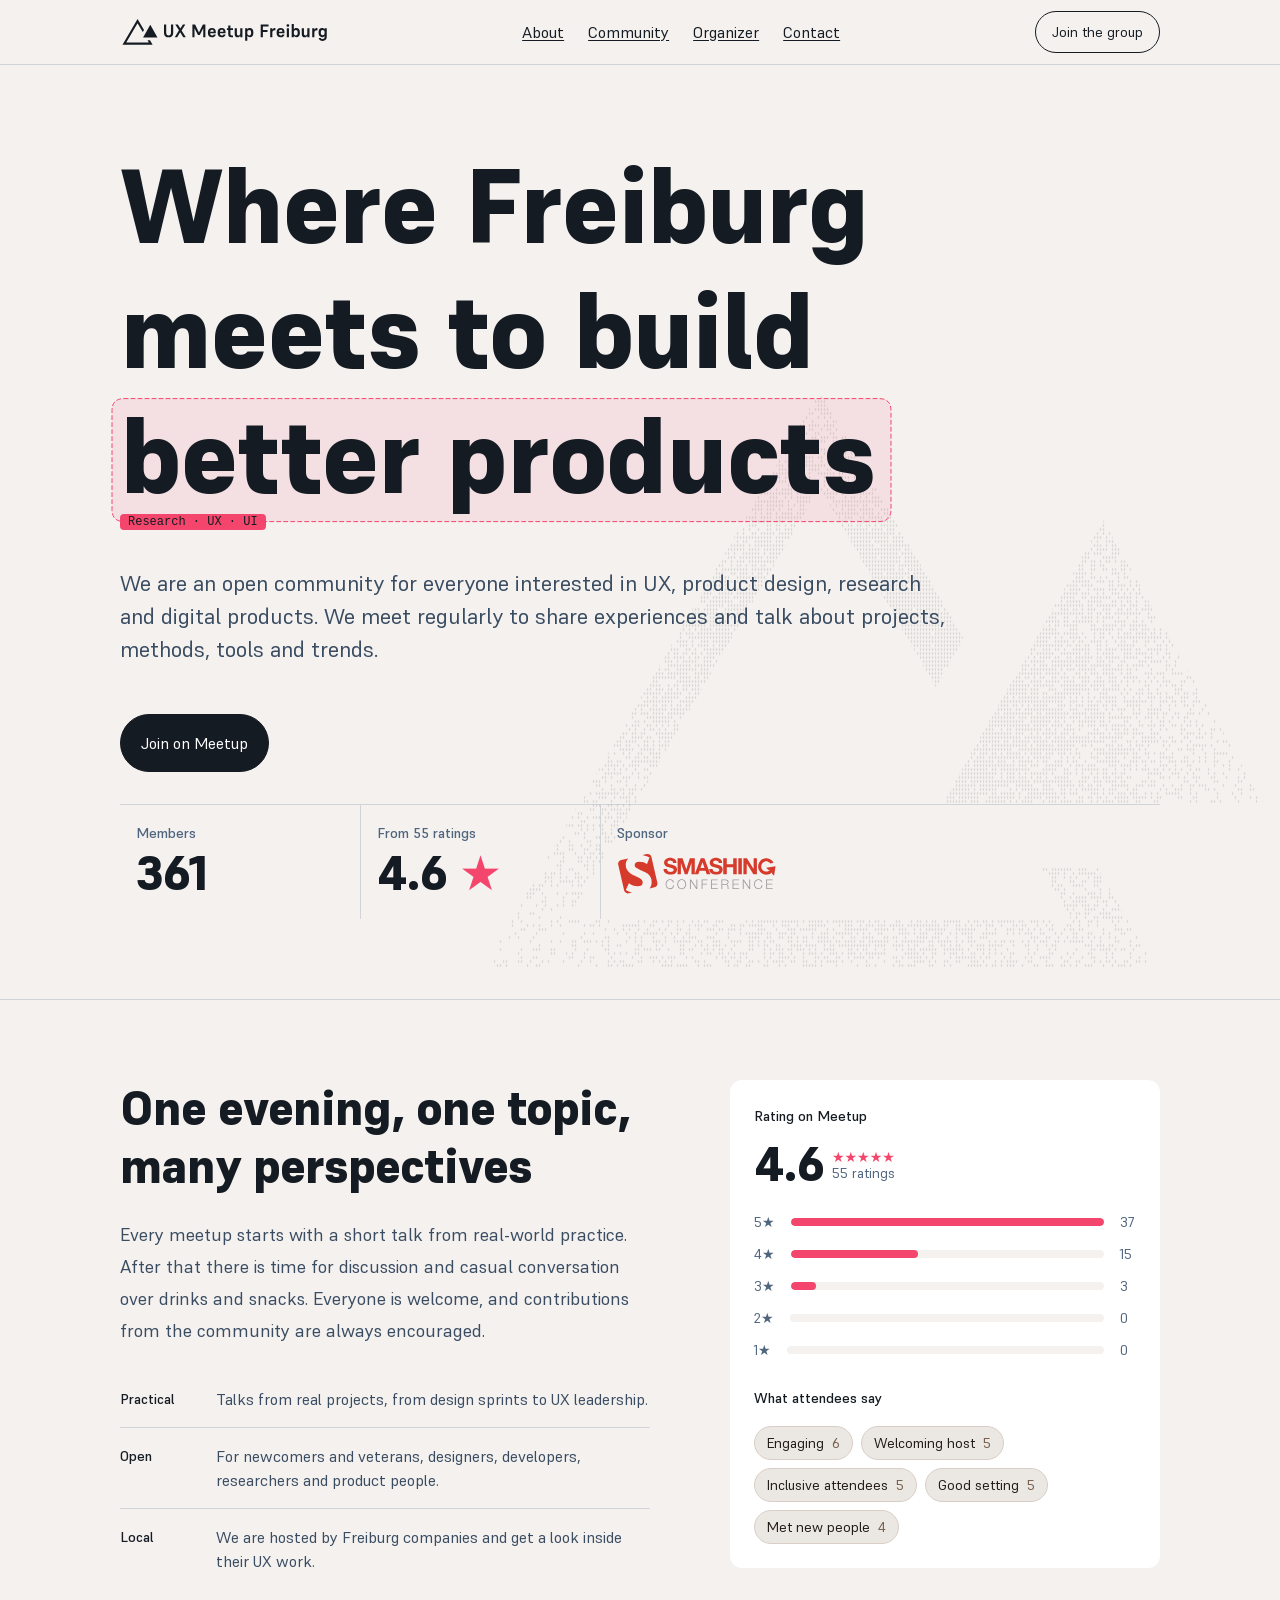
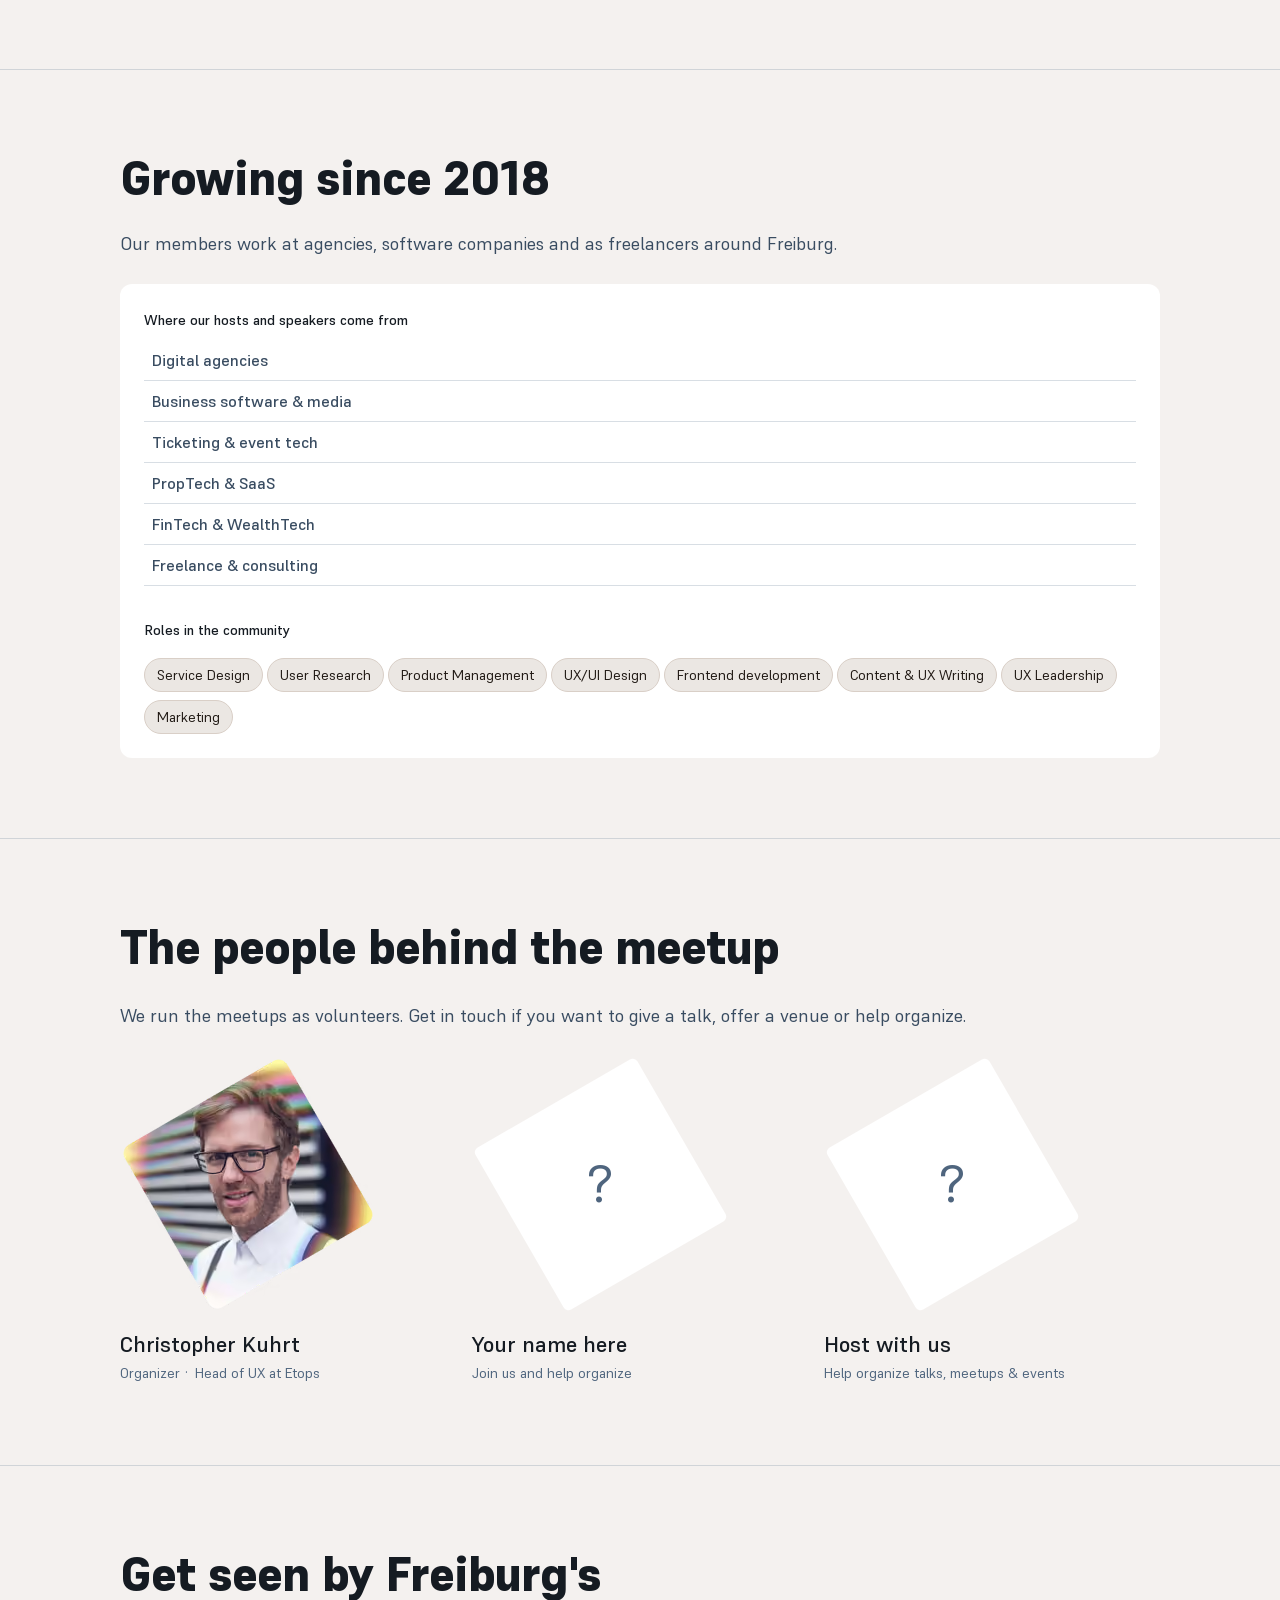
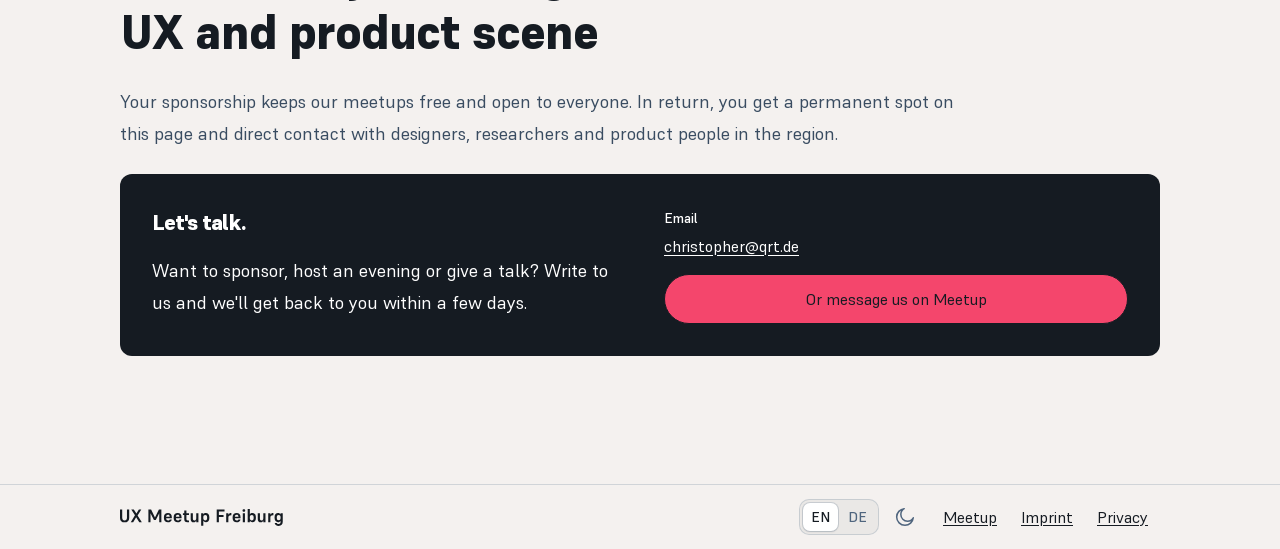
==== commit 5e2b7af0: "some fixes" ====
--- a/index.html
+++ b/index.html
@@ -104,7 +104,7 @@
     *{box-sizing:border-box}
     button{all:unset;box-sizing:border-box;cursor:pointer}
     p,h1,h2,h3,h4,dl,dd,ul{margin:0}
-    ul[class]{padding:0;list-style:none}
+    ul{padding:0;list-style:none}
     /* <picture> only picks the image source; the <img> inside keeps its own layout */
     picture{display:contents}
     source{display:none} /* otherwise they become (empty) flex items next to the img */
@@ -228,7 +228,6 @@
     .font-text-sm{font-family:var(--font-body);font-weight:var(--weight-regular);font-size:var(--text-sm);line-height:var(--leading-sm)}
     .font-text-xs{font-family:var(--font-info);font-weight:var(--weight-regular);font-size:var(--text-xs);line-height:var(--leading-xs)}
     .font-label{font-family:var(--font-body);font-weight:var(--weight-medium);font-size:var(--text-sm);line-height:var(--leading-sm)}
-    .font-eyebrow{font-family:var(--font-body);font-weight:var(--weight-medium);font-size:var(--text-sm);line-height:var(--leading-sm);color:var(--fg-brand)}
   }
 
   /* ───────────────────────── layout ───────────────────────── */
@@ -367,6 +366,7 @@
     .prose h1{color:var(--fg-strong);margin-bottom:var(--space-4)}
     .prose h2{color:var(--fg-strong);font-family:var(--font-title);font-weight:var(--weight-heavy);font-size:var(--text-xl);line-height:var(--leading-xl);letter-spacing:var(--tracking-heading);margin-top:var(--space-6)}
     .prose p,.prose ul{margin-block:var(--space-2);font-size:var(--text-lg);line-height:var(--leading-lg)}
+    .prose ul{list-style:disc;padding-left:1.25em}
     .prose a{color:var(--fg-brand);text-underline-offset:3px}
 
     /* events (rendered by tools/build.mjs from content/events.json) */
@@ -514,10 +514,7 @@
   <section class="section" id="about">
     <div class="wrap about">
       <div class="about-main stack stack-lg">
-        <div class="stack stack-sm">
-          <p class="font-eyebrow" data-i18n="about.eyebrow">About us</p>
-          <h2 class="font-heading-md" data-i18n="about.title">One evening, one topic, many perspectives</h2>
-        </div>
+        <h2 class="font-heading-md" data-i18n="about.title">One evening, one topic, many perspectives</h2>
         <p class="font-text-lg font-color-regular measure" data-i18n="about.text">Every meetup starts with a short talk from real-world practice. After that there is time for discussion and casual conversation over drinks and snacks. Everyone is welcome, and contributions from the community are always encouraged.</p>
         <dl>
           <div class="value"><dt class="font-label" data-i18n="about.practical">Practical</dt><dd data-i18n="about.practicalText">Talks from real projects, from design sprints to UX leadership.</dd></div>
@@ -556,10 +553,7 @@
 
   <section class="section" id="community">
     <div class="wrap stack stack-md">
-      <div class="stack stack-sm">
-        <p class="font-eyebrow" data-i18n="community.eyebrow">Who we are</p>
-        <h2 class="font-heading-md" data-i18n="community.title">Growing since 2018</h2>
-      </div>
+      <h2 class="font-heading-md" data-i18n="community.title">Growing since 2018</h2>
       <p class="font-text-lg font-color-regular measure" data-i18n="community.text">Our members work at agencies, software companies and as freelancers around Freiburg.</p>
       <div class="card domains stack stack-xl">
         <div class="stack stack-sm">
@@ -585,10 +579,7 @@
 
   <section class="section" id="organizer">
     <div class="wrap stack stack-lg">
-      <div class="stack stack-sm">
-        <p class="font-eyebrow" data-i18n="team.eyebrow">Organizers</p>
-        <h2 class="font-heading-md" data-i18n="team.title">The people behind the meetup</h2>
-      </div>
+      <h2 class="font-heading-md" data-i18n="team.title">The people behind the meetup</h2>
       <p class="font-text-lg font-color-regular measure" data-i18n="team.text">We run the meetups as volunteers. Get in touch if you want to give a talk, offer a venue or help organize.</p>
       <div class="team">
         <div class="person"><picture><source type="image/avif" srcset="/assets/images/portrait-christopher-160.avif?v=a18574f4 160w, /assets/images/portrait-christopher-256.avif?v=5ab4061d 256w, /assets/images/portrait-christopher-306.avif?v=273abc1b 306w" sizes="(max-width: 900px) 77px, 256px"><source type="image/webp" srcset="/assets/images/portrait-christopher-160.webp?v=7c47ebbf 160w, /assets/images/portrait-christopher-256.webp?v=fb783c82 256w, /assets/images/portrait-christopher-306.webp?v=8f6c5467 306w" sizes="(max-width: 900px) 77px, 256px"><img class="portrait" src="/assets/images/portrait-christopher.png?v=a911ed1c" alt="Christopher Kuhrt" width="256" height="256" loading="lazy" decoding="async"></picture><div><p class="person-name">Christopher Kuhrt</p><p class="font-text-sm font-color-light" data-i18n="team.chrisRole">Organizer · Head of UX at Etops</p></div></div>
@@ -602,10 +593,7 @@
 <!-- /build:events -->
   <section class="section sponsoring" id="contact">
     <div class="wrap stack stack-lg">
-      <div class="stack stack-sm">
-        <p class="font-eyebrow" data-i18n="contact.eyebrow">Talk or sponsoring</p>
-        <h2 class="font-heading-md measure" data-i18n="contact.title">Get seen by Freiburg's UX and product scene</h2>
-      </div>
+      <h2 class="font-heading-md measure" data-i18n="contact.title">Get seen by Freiburg's UX and product scene</h2>
       <p class="font-text-lg font-color-regular measure" data-i18n="contact.text">Your sponsorship keeps our meetups free and open to everyone. In return, you get a permanent spot on this page and direct contact with designers, researchers and product people in the region.</p>
       <div class="talk">
         <div class="talk-col stack">
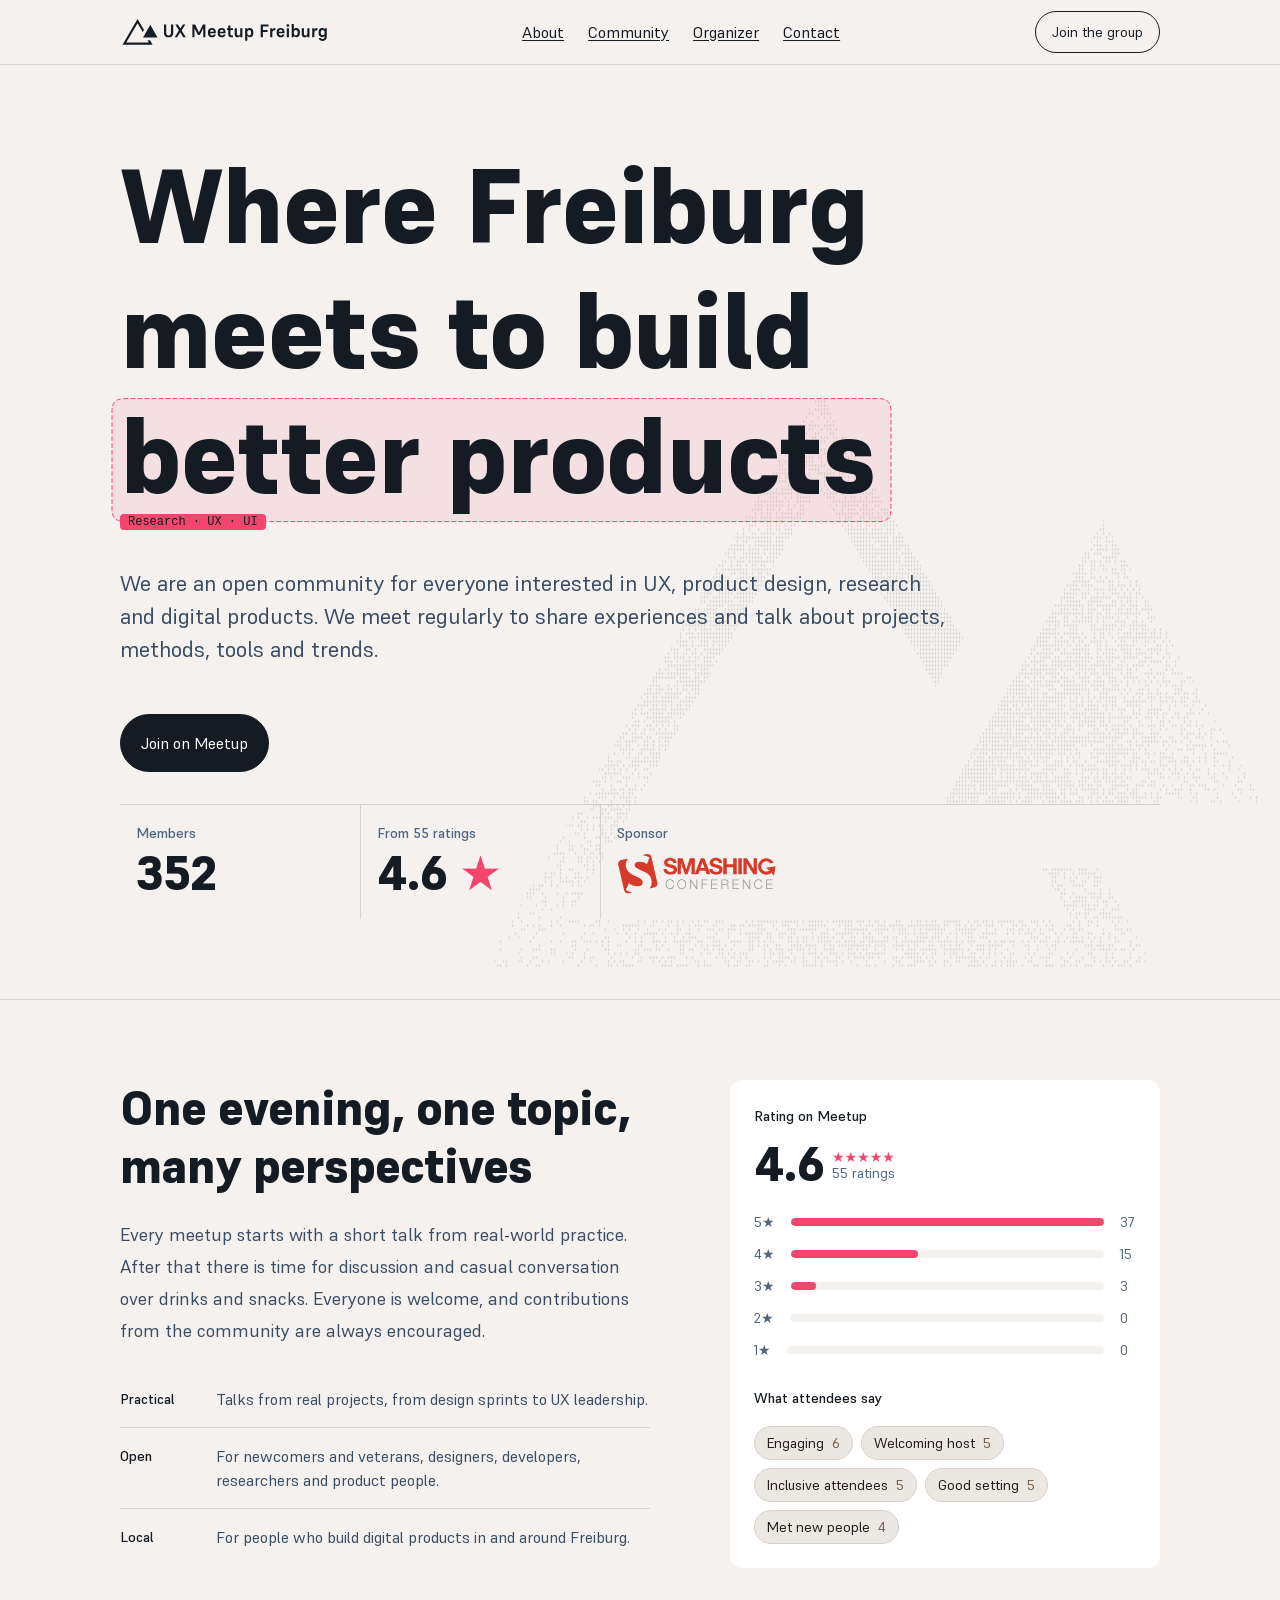
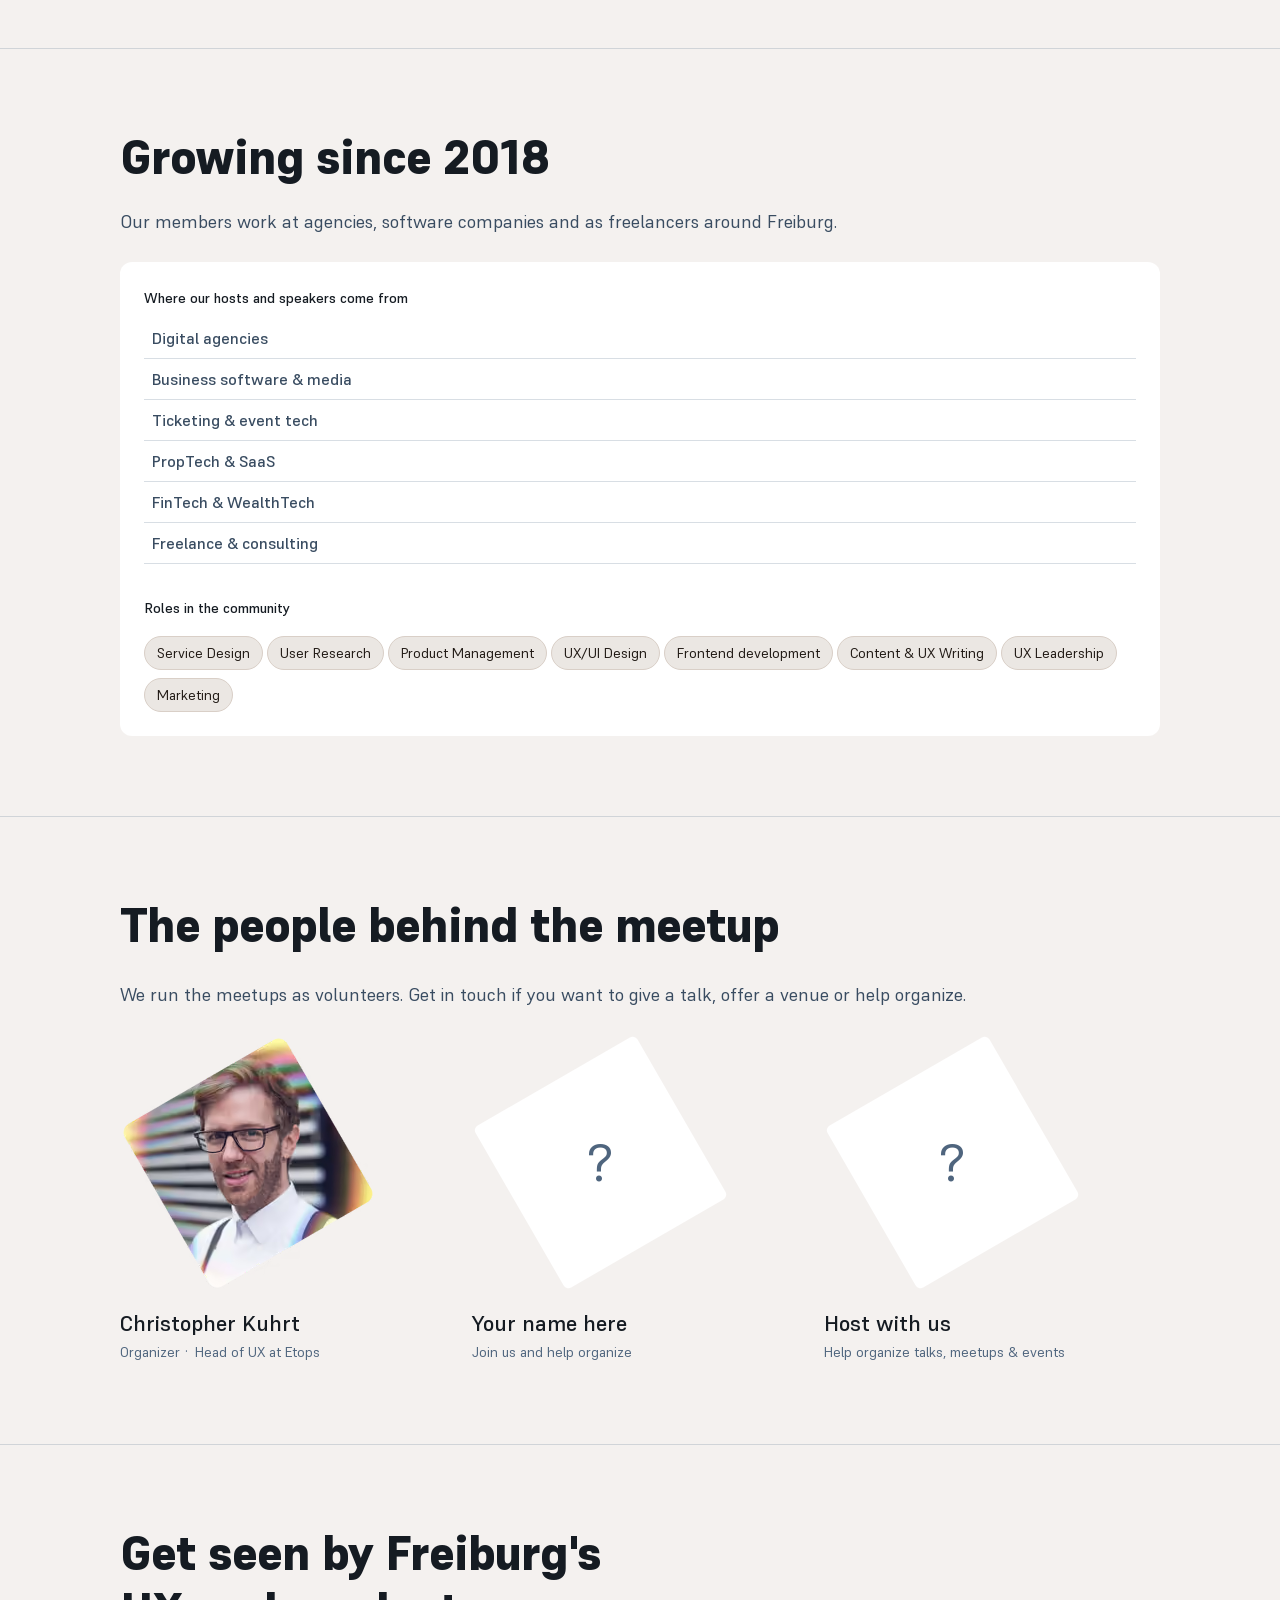
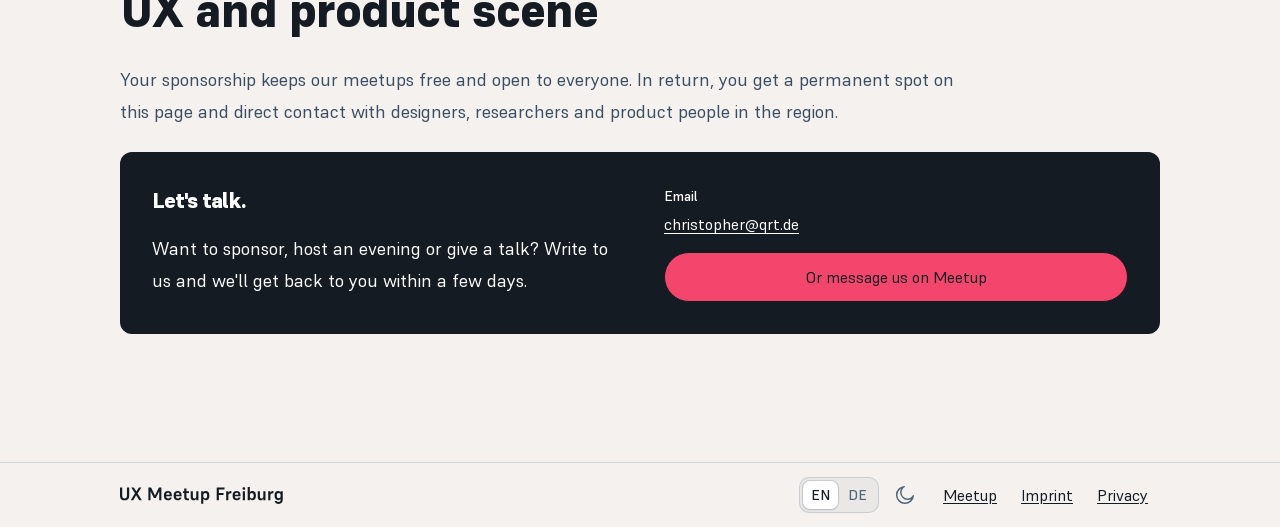
==== commit ac3c955c: "Update "Local" text and member count - "Local": no longer claims we are hosted by Freiburg companies" ====
--- a/index.html
+++ b/index.html
@@ -504,7 +504,7 @@
       <p class="subtext font-text-xl font-color-regular" data-i18n="hero.text">We are an open community for everyone interested in UX, product design, research and digital products. We meet regularly to share experiences and talk about projects, methods, tools and trends.</p>
       <a class="btn btn-solid" href="https://www.meetup.com/ux-meetup-freiburg/" target="_blank" rel="noopener noreferrer" data-i18n="hero.cta">Join on Meetup</a>
       <div class="stats">
-        <div class="stat"><span class="font-label font-color-light" data-i18n="stats.members">Members</span><span class="stat-n font-stat-number">361</span></div>
+        <div class="stat"><span class="font-label font-color-light" data-i18n="stats.members">Members</span><span class="stat-n font-stat-number">352</span></div>
         <div class="stat"><span class="font-label font-color-light" data-i18n="stats.ratings">From 55 ratings</span><span class="stat-n font-stat-number">4.6 <span class="star">★</span></span></div>
         <div class="stat sponsor"><span class="font-label font-color-light" data-i18n="stats.sponsor">Sponsor</span><span class="sponsor-logo"><a href="https://smashingconf.com/" target="_blank" rel="noopener noreferrer"><img src="/assets/logos/sponsor-smashing.svg?v=aadaf263" alt="Smashing Conference" width="160" height="40"></a></span></div>
       </div>
@@ -519,7 +519,7 @@
         <dl>
           <div class="value"><dt class="font-label" data-i18n="about.practical">Practical</dt><dd data-i18n="about.practicalText">Talks from real projects, from design sprints to UX leadership.</dd></div>
           <div class="value"><dt class="font-label" data-i18n="about.open">Open</dt><dd data-i18n="about.openText">For newcomers and veterans, designers, developers, researchers and product people.</dd></div>
-          <div class="value"><dt class="font-label" data-i18n="about.local">Local</dt><dd data-i18n="about.localText">We are hosted by Freiburg companies and get a look inside their UX work.</dd></div>
+          <div class="value"><dt class="font-label" data-i18n="about.local">Local</dt><dd data-i18n="about.localText">For people who build digital products in and around Freiburg.</dd></div>
         </dl>
       </div>
       <aside class="card rating stack stack-lg" aria-label="Rating on Meetup" data-i18n-label="rating.title">
